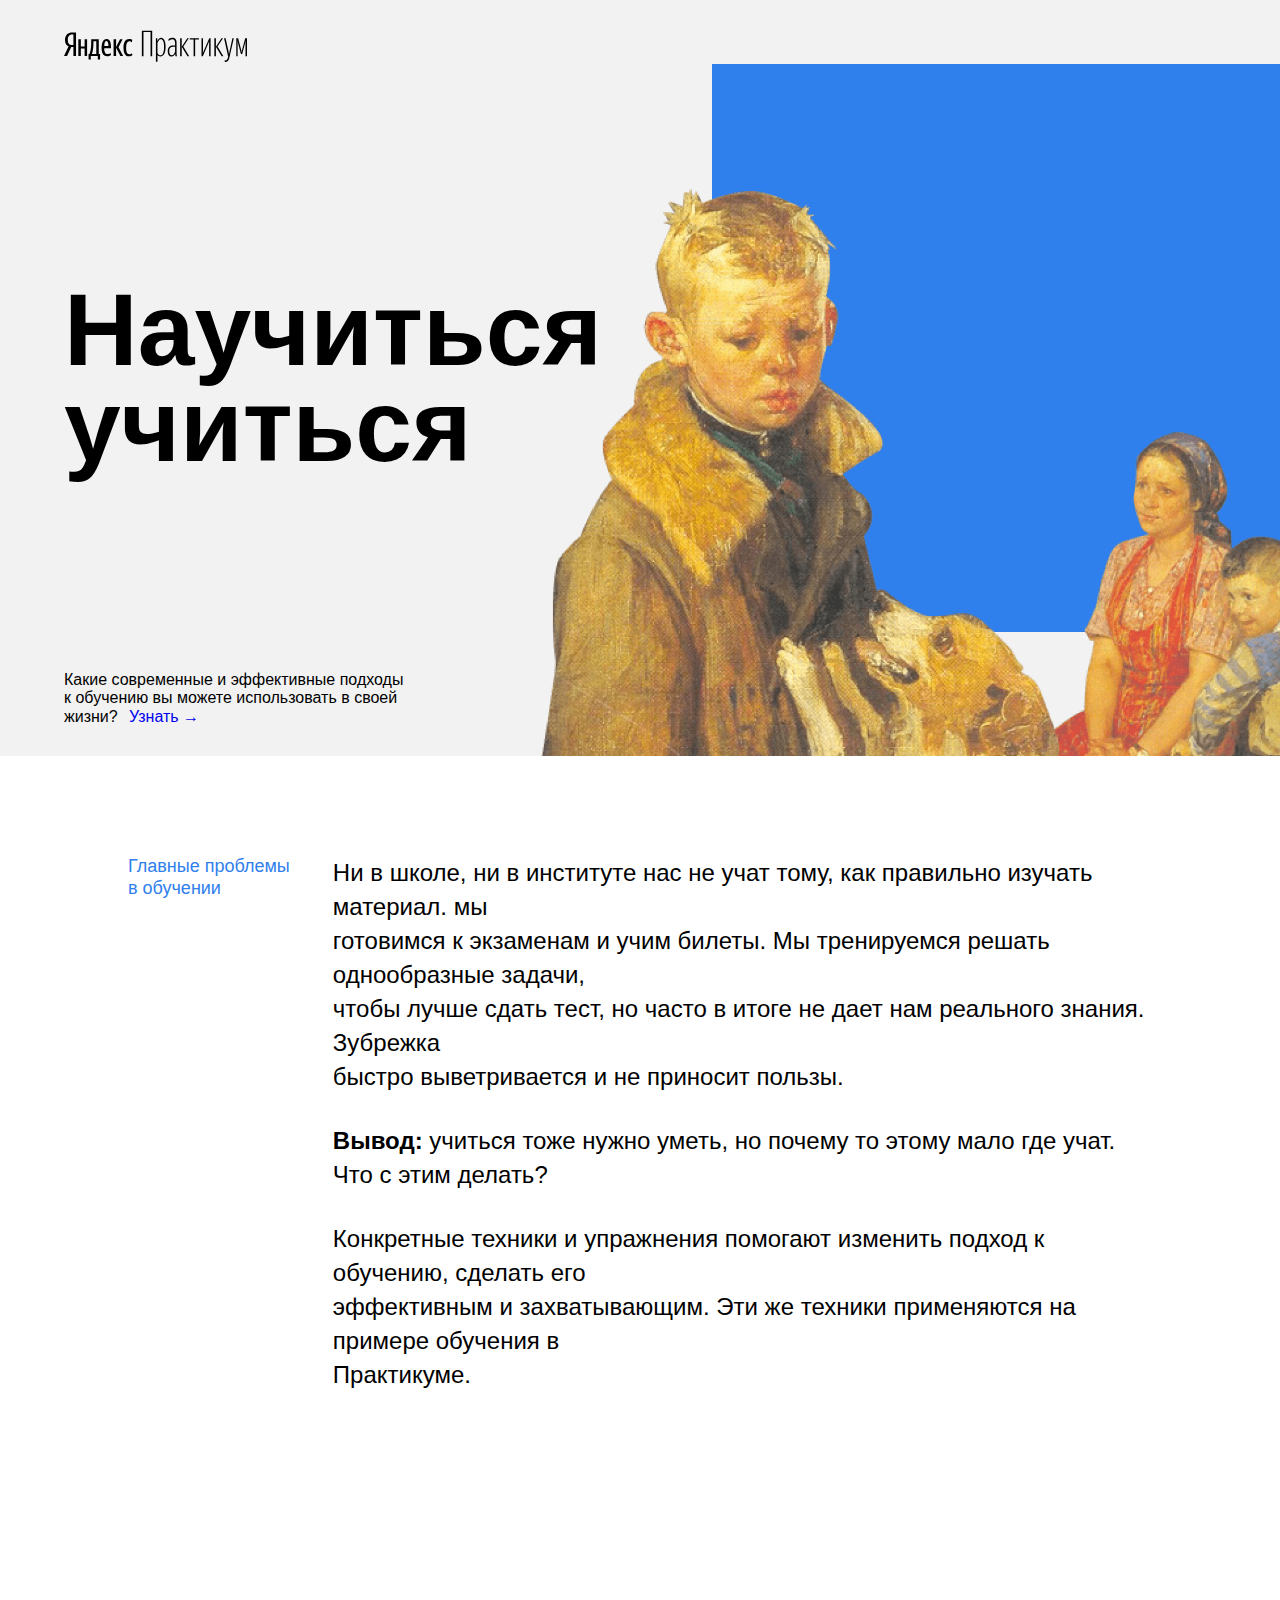
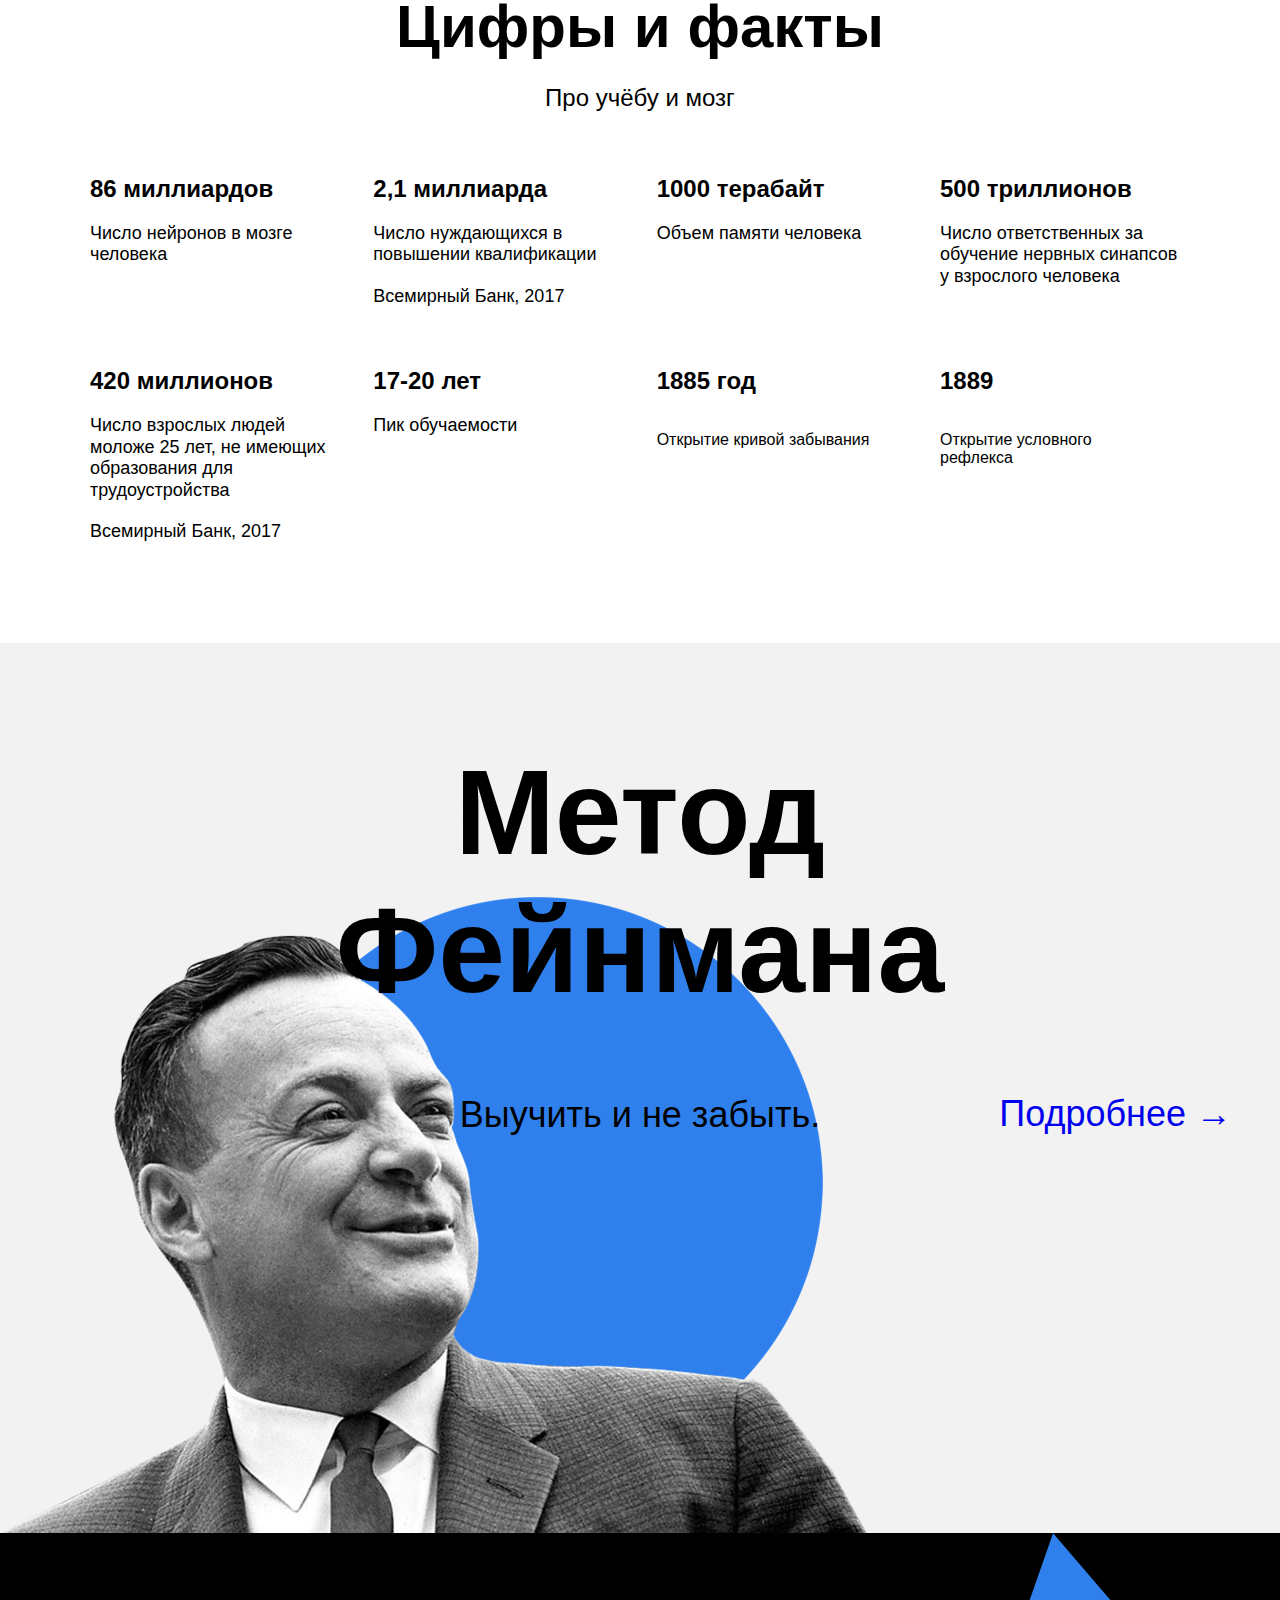
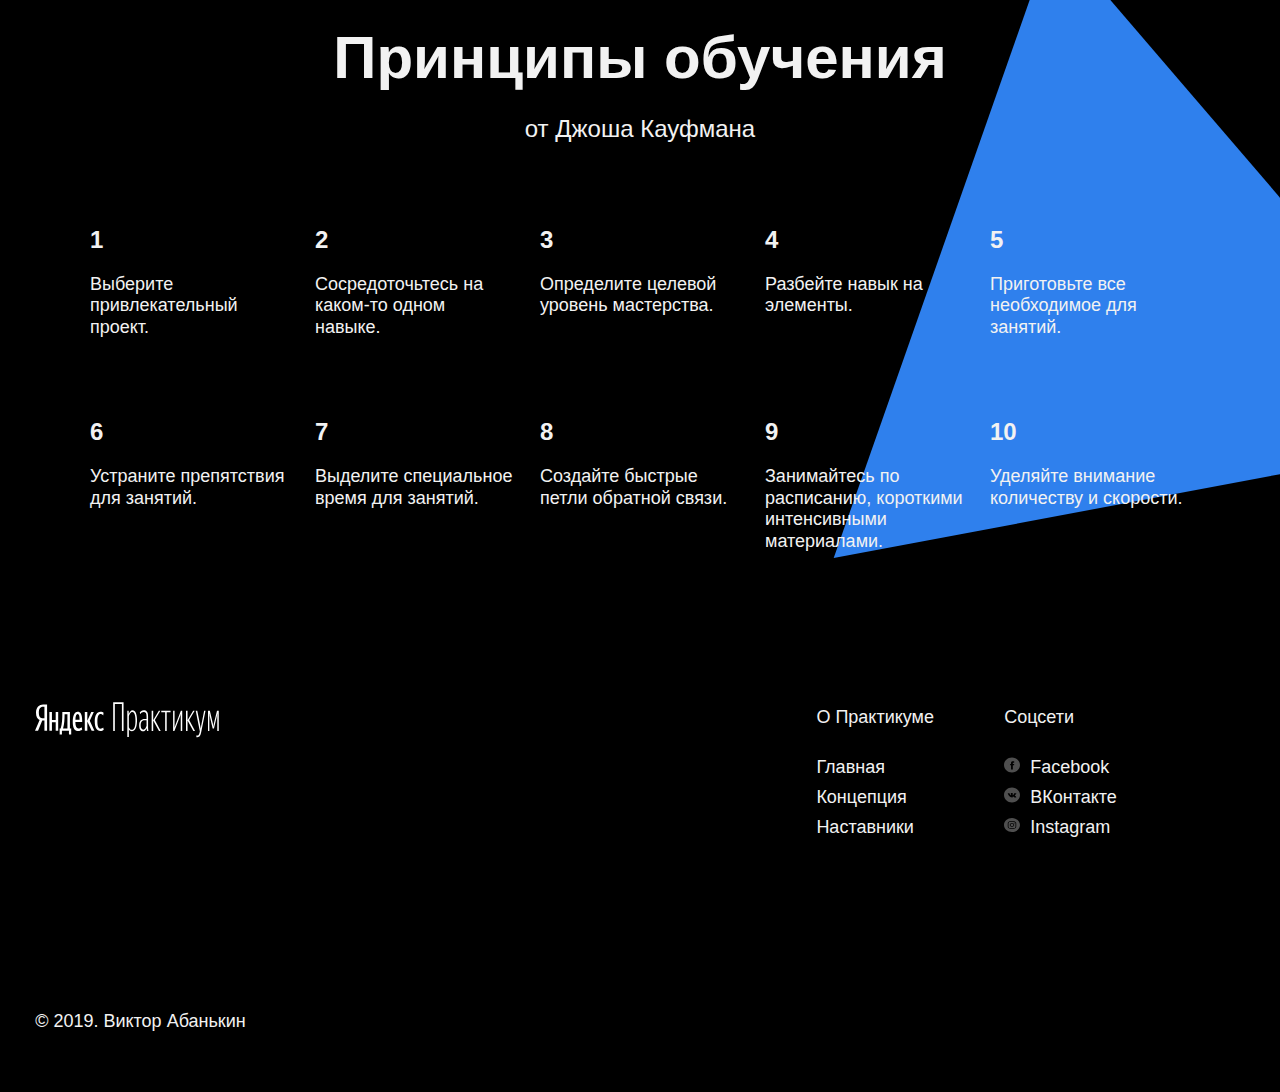
==== index.html @ e6e7908c "Feat: add block footer" ====
<!DOCTYPE html>
<html lang="en">
<head>
    <meta charset="UTF-8">
    <link rel="stylesheet" type="text/css" href="blocks/index.css"/>

    <title>Title</title>
</head>
<body>

<div class="page page_placement page_font-family">

    <header class="header header_placement header_style">
        <div class="logo logo_placement_header">
            <img src="images/logo.svg" alt="jopa">
        </div>
        <div class="header header__title header__title_placement header__title_font-settings">
            <div>Научиться<br>учиться</div>
        </div>
        <div class="header header__subtitle header__subtitle_placement header__subtitle_text">
            <div>Какие современные и эффективные подходы<br>
                к обучению вы можете использовать в своей<br>
                жизни? <a class="header header__link header__link_font-settings header__link_placement" href="#">Узнать
                    →</a></div>
        </div>
        <div class="header header__main-illustration header__main-illustration_placement header__main-illustration_style">
        </div>
        <div class="header header__square-pic header__square-pic_placement header__square-pic_style ">

        </div>
    </header>

    <main class="content">

        <section class="description description_placement">
            <div class="two-columns two-columns_placement">
                <div class="two-columns two-columns__brief two-columns__brief_placement">
                    <h5 class="two-columns two-columns__brief two-columns__brief_h-font-settings">Главные проблемы<br>в
                        обучении
                    </h5>
                </div>
                <div class="two-columns two-columns__main-text two-columns__main-text_placement">
                    <div class="two-columns two-columns__paragraph two-columns__paragraph_m-font-settings">
                        <p class="two-columns two-columns__paragraph two-columns__paragraph_margin">
                            Ни в школе, ни в институте нас не учат тому, как правильно изучать материал. мы <br>
                            готовимся к экзаменам и учим билеты. Мы тренируемся решать однообразные задачи, <br>
                            чтобы лучше сдать тест, но часто в итоге не дает нам реального знания. Зубрежка <br>
                            быстро выветривается и не приносит пользы.
                        </p>
                    </div>
                    <div class="two-columns two-columns__paragraph two-columns__paragraph_m-font-settings">
                        <p class="two-columns two-columns__paragraph two-columns__paragraph_margin">
                            <span class="two-columns two_columns__span-accent two_columns__span-accent_text_bold">Вывод:
                            </span>
                            учиться тоже нужно уметь, но почему то этому мало где учат. Что с этим делать?
                        </p>
                    </div>
                    <div class="two-columns two-columns__paragraph two-columns__paragraph_m-font-settings">
                        <p class="two-columns two-columns__paragraph two-columns__paragraph_margin">Конкретные техники и
                            упражнения помогают изменить подход к обучению, сделать его <br>
                            эффективным и захватывающим. Эти же техники применяются на примере обучения в <br>
                            Практикуме.
                        </p>
                    </div>
                </div>
            </div>
        </section>

        <section class="digits digits_placement">
            <div class="section-title section-title_placement">
                <h1 class="section-title section-title_headline-settings">
                    Цифры и факты
                </h1>
            </div>
            <div class="section-subtitle section-subtitle_placement">
                <h2 class="section-subtitle section-subtitle_headline-settings">
                    Про учёбу и мозг
                </h2>
            </div>
            <div class="table table_placement">
                <div class="table table__cell table__cell_size">
                    <div class="table table__heading table__heading_margin-bot">
                        <h3 class="table table__heading table__heading_headline-settings">86 миллиардов</h3>
                    </div>
                    <div class="table table__text table__text_inside-settings">
                        <p class="table table__cell table__cell_paragraph-settings">
                            Число нейронов в мозге<br>человека
                        </p>
                    </div>
                </div>
                <div class="table table__cell table__cell_size">
                    <div class="table table__heading table__heading_margin-bot">
                        <h3 class="table table__heading table__heading_headline-settings">2,1 миллиарда</h3>
                    </div>
                    <div class="table table__text table__text_inside-settings">
                        <p class="table table__cell table__cell_paragraph-settings">
                            Число нуждающихся в<br>повышении квалификации
                        </p>
                        <p class="table table__cell table__cell_paragraph-settings">
                            Всемирный Банк, 2017
                        </p>
                    </div>
                </div>
                <div class="table table__cell table__cell_size">
                    <div class="table table__heading table__heading_margin-bot">
                        <h3 class="table table__heading table__heading_headline-settings">1000 терабайт</h3>
                    </div>
                    <div class="table table__text table__text_inside-settings">
                        <p class="table table__cell table__cell_paragraph-settings">
                            Объем памяти человека
                        </p>
                    </div>
                </div>
                <div class="table table__cell table__cell_size">
                    <div class="table table__heading table__heading_margin-bot">
                        <h3 class="table table__heading table__heading_headline-settings">500 триллионов</h3>
                    </div>
                    <div class="table table__text table__text_inside-settings">
                        <p class="table table__cell table__cell_paragraph-settings">
                            Число ответственных за<br>обучение нервных синапсов<br>у взрослого человека
                        </p>
                    </div>
                </div>
                <div class="table table__cell table__cell_size">
                    <div class="table table__heading table__heading_margin-bot">
                        <h3 class="table table__heading table__heading_headline-settings">420 миллионов</h3>
                    </div>
                    <div class="table table__text table__text_inside-settings">
                        <p class="table table__cell table__cell_paragraph-settings">
                            Число взрослых людей<br>моложе 25 лет, не имеющих<br>образования для<br>трудоустройства<br>
                        </p>
                        <p class="table table__cell table__cell_paragraph-settings">
                            Всемирный Банк, 2017
                        </p>
                    </div>
                </div>
                <div class="table table__cell table__cell_size">
                    <div class="table table__heading table__heading_margin-bot">
                        <h3 class="table table__heading table__heading_headline-settings">17-20 лет</h3>
                    </div>
                    <div class="table table__text table__text_inside-settings">
                        <p class="table table__cell table__cell_paragraph-settings">
                            Пик обучаемости
                        </p>
                    </div>
                </div>
                <div class="table table__cell table__cell_size">
                    <div class="table table__heading table__heading_margin-bot">
                        <h3 class="table table__heading table__heading_headline-settings">1885 год</h3>
                    </div>
                    <div class="table table__text table__text_inside-settings">
                        <p class="table table__cell ">
                            Открытие кривой забывания
                        </p>
                    </div>
                </div>
                <div class="table table__cell table__cell_size">
                    <div class="table table__heading table__heading_margin-bot">
                        <h3 class="table table__heading table__heading_headline-settings">1889</h3>
                    </div>
                    <div class="table table__text table__text_inside-settings">
                        <p class="table table__cell ">
                            Открытие условного<br>рефлекса
                        </p>
                    </div>
                </div>
            </div>
        </section>

        <section class="feynman feynman_placement feynman_background_color feynman_background_image">
            <div class="feynman feynman__title feynman__title_placement">
                <h1 class="feynman feynman__title feynman__title_font-settings">Метод Фейнмана</h1>
            </div>
            <div class="feynman feynman__subtitle feynman__subtitle_placement">
                <h2 class="feynman feynman__subtitle feynman__subtitle_font-settings">Выучить и не забыть.</h2>
            </div>
            <div class="feynman feynman__link feynman__link_placement">
                <a class="feynman feynman__link feynman__link_font-settings" href="#">Подробнее →</a>
            </div>
        </section>

        <section class="kaufman kaufman_placement kaufman_style">
            <div class="section-title section-title_placement section-title_placement_theme_dark">
                <h1 class="section-title section-title_headline-settings section-title_headline-settings_theme_dark">
                    Принципы обучения</h1>
            </div>
            <div class="section-subtitle section-subtitle_placement">
                <h2 class="section-subtitle section-subtitle_headline-settings section-subtitle_headline-settings_theme_dark">
                    от Джоша Кауфмана</h2>
            </div>
            <div class="table table_placement_theme_dark">
                <div class="table table__cell table__cell_size_theme_dark">
                    <div class="table table__heading table__heading_margin-bot">
                        <h3 class="table table__heading table__heading_headline-settings table__heading_headline-settings_theme_dark">
                            1</h3>
                    </div>
                    <div class="table table__text table__text_inside-settings">
                        <p class="table table__cell table__cell_paragraph-settings table__cell_paragraph-settings_theme_dark">
                            Выберите<br>привлекательный<br>проект.
                        </p>
                    </div>
                </div>
                <div class="table table__cell table__cell_size_theme_dark">
                    <div class="table table__heading table__heading_margin-bot">
                        <h3 class="table table__heading table__heading_headline-settings table__heading_headline-settings_theme_dark">
                            2</h3>
                    </div>
                    <div class="table table__text table__text_inside-settings">
                        <p class="table table__cell table__cell_paragraph-settings table__cell_paragraph-settings_theme_dark">
                            Сосредоточьтесь на<br>каком-то одном<br>навыке.
                        </p>
                    </div>
                </div>
                <div class="table table__cell table__cell_size_theme_dark">
                    <div class="table table__heading table__heading_margin-bot">
                        <h3 class="table table__heading table__heading_headline-settings table__heading_headline-settings_theme_dark">
                            3</h3>
                    </div>
                    <div class="table table__text table__text_inside-settings">
                        <p class="table table__cell table__cell_paragraph-settings table__cell_paragraph-settings_theme_dark">
                            Определите целевой<br>уровень мастерства.
                        </p>
                    </div>
                </div>
                <div class="table table__cell table__cell_size_theme_dark">
                    <div class="table table__heading table__heading_margin-bot">
                        <h3 class="table table__heading table__heading_headline-settings table__heading_headline-settings_theme_dark">
                            4</h3>
                    </div>
                    <div class="table table__text table__text_inside-settings">
                        <p class="table table__cell table__cell_paragraph-settings table__cell_paragraph-settings_theme_dark">
                            Разбейте навык на<br>элементы.
                        </p>
                    </div>
                </div>
                <div class="table table__cell table__cell_size_theme_dark">
                    <div class="table table__heading table__heading_margin-bot">
                        <h3 class="table table__heading table__heading_headline-settings table__heading_headline-settings_theme_dark">
                            5</h3>
                    </div>
                    <div class="table table__text table__text_inside-settings">
                        <p class="table table__cell table__cell_paragraph-settings table__cell_paragraph-settings_theme_dark">
                            Приготовьте все<br>необходимое для<br>занятий.
                        </p>
                    </div>
                </div>
                <div class="table table__cell table__cell_size_theme_dark">
                    <div class="table table__heading table__heading_margin-bot">
                        <h3 class="table table__heading table__heading_headline-settings table__heading_headline-settings_theme_dark">
                            6</h3>
                    </div>
                    <div class="table table__text table__text_inside-settings">
                        <p class="table table__cell table__cell_paragraph-settings table__cell_paragraph-settings_theme_dark">
                            Устраните препятствия<br>для занятий.
                        </p>
                    </div>
                </div>
                <div class="table table__cell table__cell_size_theme_dark">
                    <div class="table table__heading table__heading_margin-bot">
                        <h3 class="table table__heading table__heading_headline-settings table__heading_headline-settings_theme_dark">
                            7</h3>
                    </div>
                    <div class="table table__text table__text_inside-settings">
                        <p class="table table__cell table__cell_paragraph-settings table__cell_paragraph-settings_theme_dark">
                            Выделите специальное<br>время для занятий.
                        </p>
                    </div>
                </div>
                <div class="table table__cell table__cell_size_theme_dark">
                    <div class="table table__heading table__heading_margin-bot">
                        <h3 class="table table__heading table__heading_headline-settings table__heading_headline-settings_theme_dark">
                            8</h3>
                    </div>
                    <div class="table table__text table__text_inside-settings">
                        <p class="table table__cell table__cell_paragraph-settings table__cell_paragraph-settings_theme_dark">
                            Создайте быстрые<br>петли обратной связи.
                        </p>
                    </div>
                </div>
                <div class="table table__cell table__cell_size_theme_dark">
                    <div class="table table__heading table__heading_margin-bot">
                        <h3 class="table table__heading table__heading_headline-settings table__heading_headline-settings_theme_dark">
                            9</h3>
                    </div>
                    <div class="table table__text table__text_inside-settings">
                        <p class="table table__cell table__cell_paragraph-settings table__cell_paragraph-settings_theme_dark">
                            Занимайтесь по<br>расписанию, короткими<br>интенсивными<br>материалами.
                        </p>
                    </div>
                </div>
                <div class="table table__cell table__cell_size_theme_dark">
                    <div class="table table__heading table__heading_margin-bot">
                        <h3 class="table table__heading table__heading_headline-settings table__heading_headline-settings_theme_dark">
                            10</h3>
                    </div>
                    <div class="table table__text table__text_inside-settings">
                        <p class="table table__cell table__cell_paragraph-settings table__cell_paragraph-settings_theme_dark">
                            Уделяйте внимание<br>количеству и скорости.
                        </p>
                    </div>
                </div>

            </div>
            <div class="kaufman kaufman__triangle">
                <img class=" kaufman kaufman__triangle kaufman__triangle_background_image" src="images/triangle.svg"
                     alt="jopa">
            </div>
        </section>
    </main>

    <footer class="footer footer_placement footer_style">
        <div class="footer footer__columns footer__columns_placement">
            <div class="footer footer__column_content_copyright">
                <div class="logo logo_placement_footer">
                    <img src="images/logo_white.svg" alt="jopa">
                </div>
                <div class="footer footer__author footer__author_placement footer__author_font-settings">
                    &copy 2019. Виктор Абанькин
                </div>
            </div>
            <div class="footer footer__column_content_info">
                <div class="footer footer__column-heading footer__column-heading_placement footer__column-heading_font-settings">
                    О Практикуме
                </div>
                <nav class="footer footer__column-links footer__column-links_placement">
                    <a href="#" class="footer footer__column-link footer__column-link_font-settings">Главная</a>
                    <a href="#" class="footer footer__column-link footer__column-link_font-settings">Концепция</a>
                    <a href="#" class="footer footer__column-link footer__column-link_font-settings">Наставники</a>
                </nav>
            </div>
            <div class="footer footer__column_content_social">
                <div class="footer footer__column-heading footer__column-heading_placement footer__column-heading_font-settings">
                    Соцсети
                </div>
                <nav class="footer footer__column-links footer__column-links_placement">
                    <a href="#" class="footer footer__column-link footer__column-link_font-settings">
                        <img class="footer__column-link footer__column-link_logo-size" src="images/facebook_white.svg"
                             alt="jopa">Facebook
                    </a>
                    <a href="#" class="footer footer__column-link footer__column-link_font-settings">
                        <img class="footer__column-link footer__column-link_logo-size" src="images/vk_white.svg"
                             alt="jopa">ВКонтакте
                    </a>
                    <a href="#" class="footer footer__column-link footer__column-link_font-settings">
                        <img class="footer__column-link footer__column-link_logo-size" src="images/instagram_white.svg"
                             alt="jopa">Instagram
                    </a>
                </nav>
            </div>
        </div>
    </footer>

</div>

</body>
</html>
---- blocks/index.css ----
@import url("normalize.css");
@import "page/_placement/page_placement.css";
@import "page/_font/page_font_arial.css";

@import "header/_placement/header_placement.css";
@import "header/_style/header_style.css";
@import "logo/_placement/_placement_header/logo_placement_header.css";
@import "header/__title/_placement/header__title_placement.css";
@import "header/__title/_font-settings/header__title_font-settings.css";
@import "header/__subtitle/_placement/header__subtitle_placement.css";
@import "header/__subtitle/_font-settings/header__subtitle_font-settings.css";
@import "header/__link/_placement/header__link_placement.css";
@import "header/__link/_font-settings/header__link_font-settings.css";
@import "header/__main-illustration/_placement/header__main-illustration_placement.css";
@import "header/__main-illustration/_style/header__main-illustration_style.css";
@import "header/__square-pic/_placement/header__square-pic_placement.css";
@import "header/__square-pic/_style/header__square-pic_style.css";

@import "description/_placement/description_placement.css";
@import "description/two-columns/_placement/_placement.css";
@import "description/two-columns/__brief/_h-font-settings/two-columns__brief_h-font-settings.css";
@import "description/two-columns/__brief/_placement/two-columns__brief_placement.css";
@import "description/two-columns/__main-text/_m-font-settings/two-columns__paragraph_m-font-settings.css";
@import "description/two-columns/__main-text/_placement/two-columns__main-text_placement.css";
@import "description/two-columns/__paragraph/two-columns__paragraph_margin.css";
@import "description/two-columns/__span-accent/text_bold/two_columns__span-accent_text_bold.css";

@import "digits/_placement/digits_placement.css";
@import "section-title/_placement/section-title_placement.css";
@import "section-title/_headline-settings/section-title_headline-settings.css";
@import "section-subtitle/_headline-settings/section-subtitle_headline-settings.css";
@import "section-subtitle/_placement/section-subtitle_placement.css";
@import "table/_placement/table_placement.css";
@import "table/__cell/_size/table__cell-size.css";
@import "table/__heading/_margin-bot/table__heading_margin-bot.css";
@import "table/__cell/_paragraph_settings/table__cell_paragraph-settings.css";
@import "table/__heading/_headline-settings/table__cell_headline-settings.css";
@import "table/__text/_inside-settings/table__text_inside-settings.css";

@import "feynman/_placement/feynman_placement.css";
@import "feynman/_background_color/feynman_background_color.css";
@import "feynman/_background_image/feynman_background_image.css";
@import "feynman/__title/_placement/feynman__title_placement.css";
@import "feynman/__title/_font-settings/feynman__title_font-settings.css";
@import "feynman/__subtitle/_placement/feynman__subtitle_placement.css";
@import "feynman/__subtitle/_font-settings/feynman__subtitle_font-settings.css";
@import "feynman/__link/_placement/feynman__link_placement.css";
@import "feynman/__link/_font-settings/feynman__link_font-settings.css";

@import "kaufman/kaufman_style/kaufman_style.css";
@import "kaufman/_placement/kaufman_placement.css";
@import "table/__cell/_paragraph_settings/table__cell_paragraph-settings_theme_dark.css";
@import "table/__heading/_headline-settings/table__heading_headline-settings_theme_dark.css";
@import "section-title/_headline-settings/section-title_headline-settings_theme_dark.css";
@import "section-subtitle/_headline-settings/section-subtitle_headline-settings_theme_dark.css";
@import "table/__cell/_paragraph_settings/table__cell_paragraph-settings_theme_dark.css";
@import "table/__cell/_size/table__cell_size_theme_dark.css";
@import "table/_placement/table_placement_theme_dark.css";
@import "section-title/_placement/section-title_placement_theme_dark.css";
@import "kaufman/__triangle/kaufman__triangle_background_image.css";

@import "footer/_placement/footer_placement.css";
@import "footer/_style/footer_style.css";
@import "logo/_placement/_placement_footer/logo_placement_footer.css";
@import "footer/__columns/_placement/footer__columns_placement.css";
@import "footer/__author/_plzcement/footer__author_placement.css";
@import "footer/__column/_content/_content_copyright/footer__column_content_copyright.css";
@import "footer/__column-link/_font-settings/footer__column-link_font-settings.css";
@import "footer/__column-heading/_placement/footer__column-heading_placement.css";
@import "footer/__column-link/_logo-size/footer__column-link_logo-size.css";
@import "footer/__column-links/_placement/footer__column-links_placement.css";
@import "footer/__column-link/_font-settings/footer__column-link_font-settings.css";
@import "footer/__column-heading/_font-settings/footer__column-heading_font-settings.css";
@import "footer/__author/_font-settings/footer__author_font-settings.css";
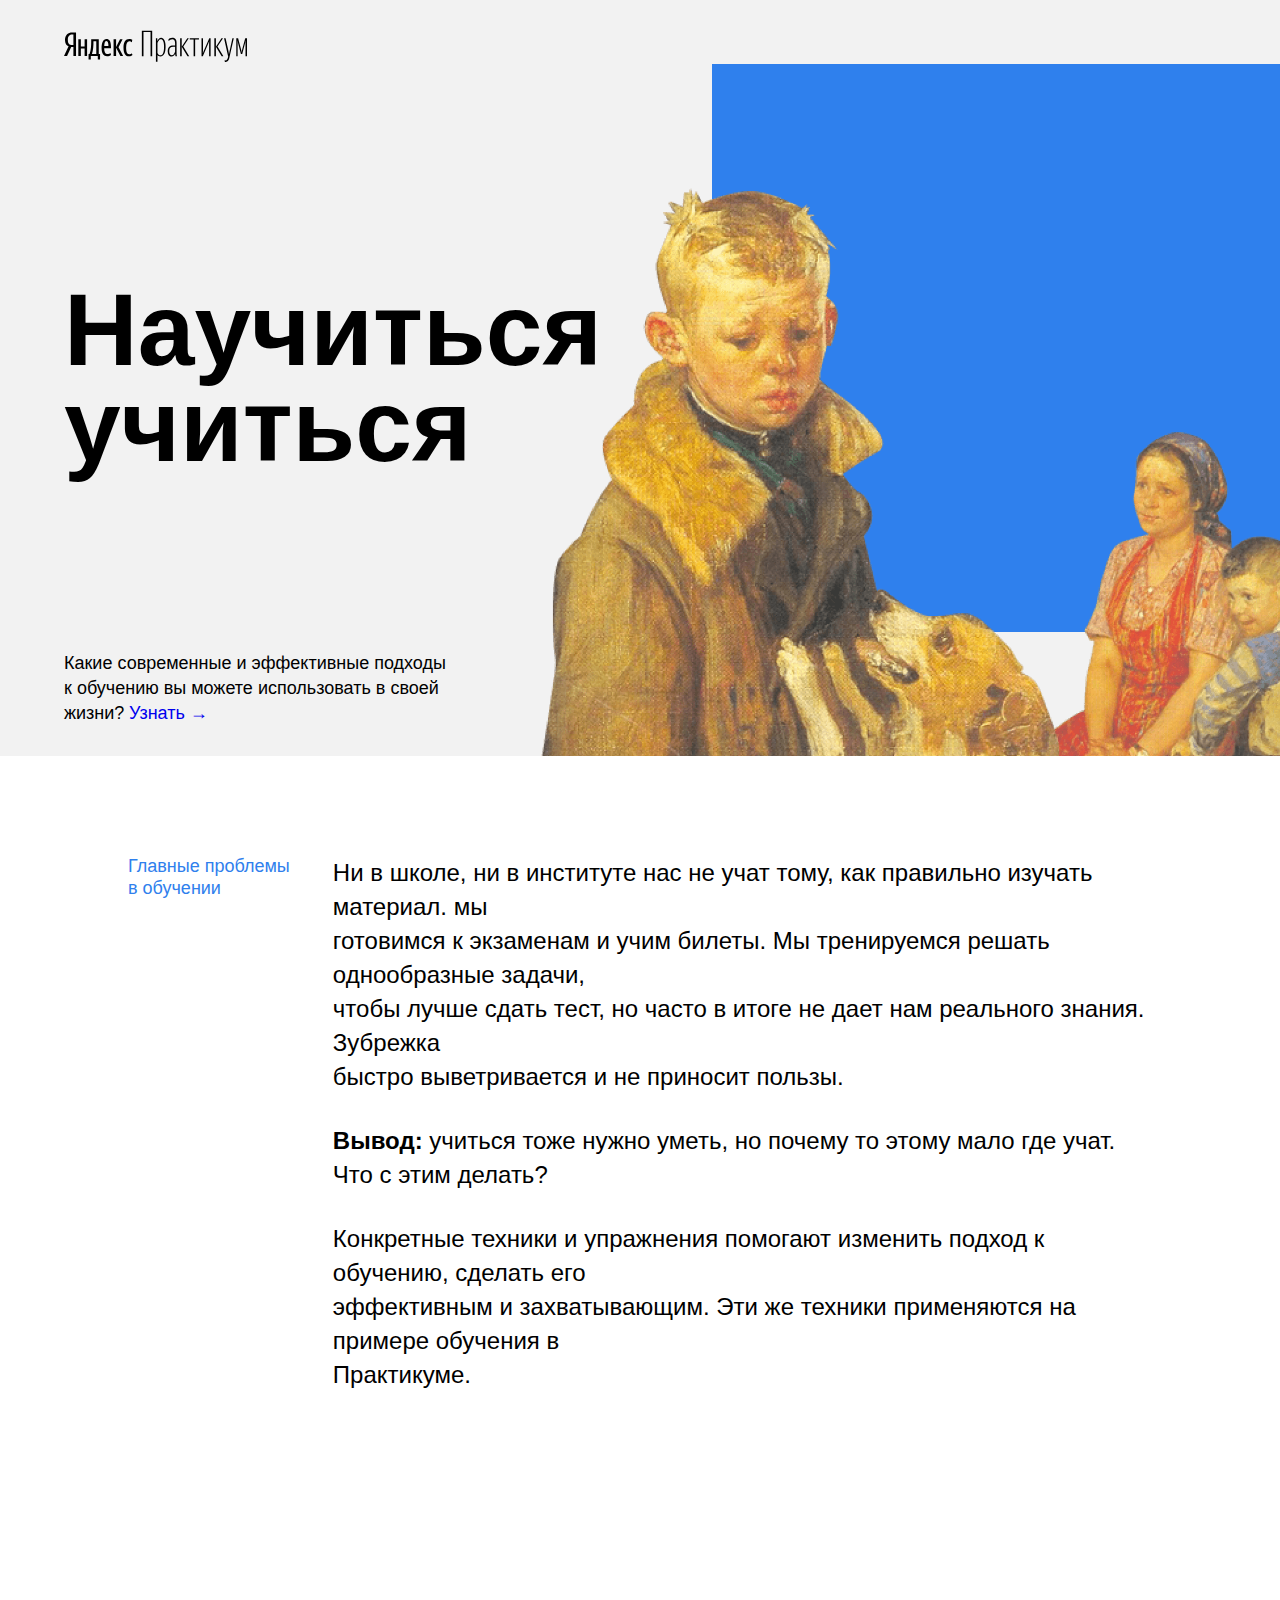
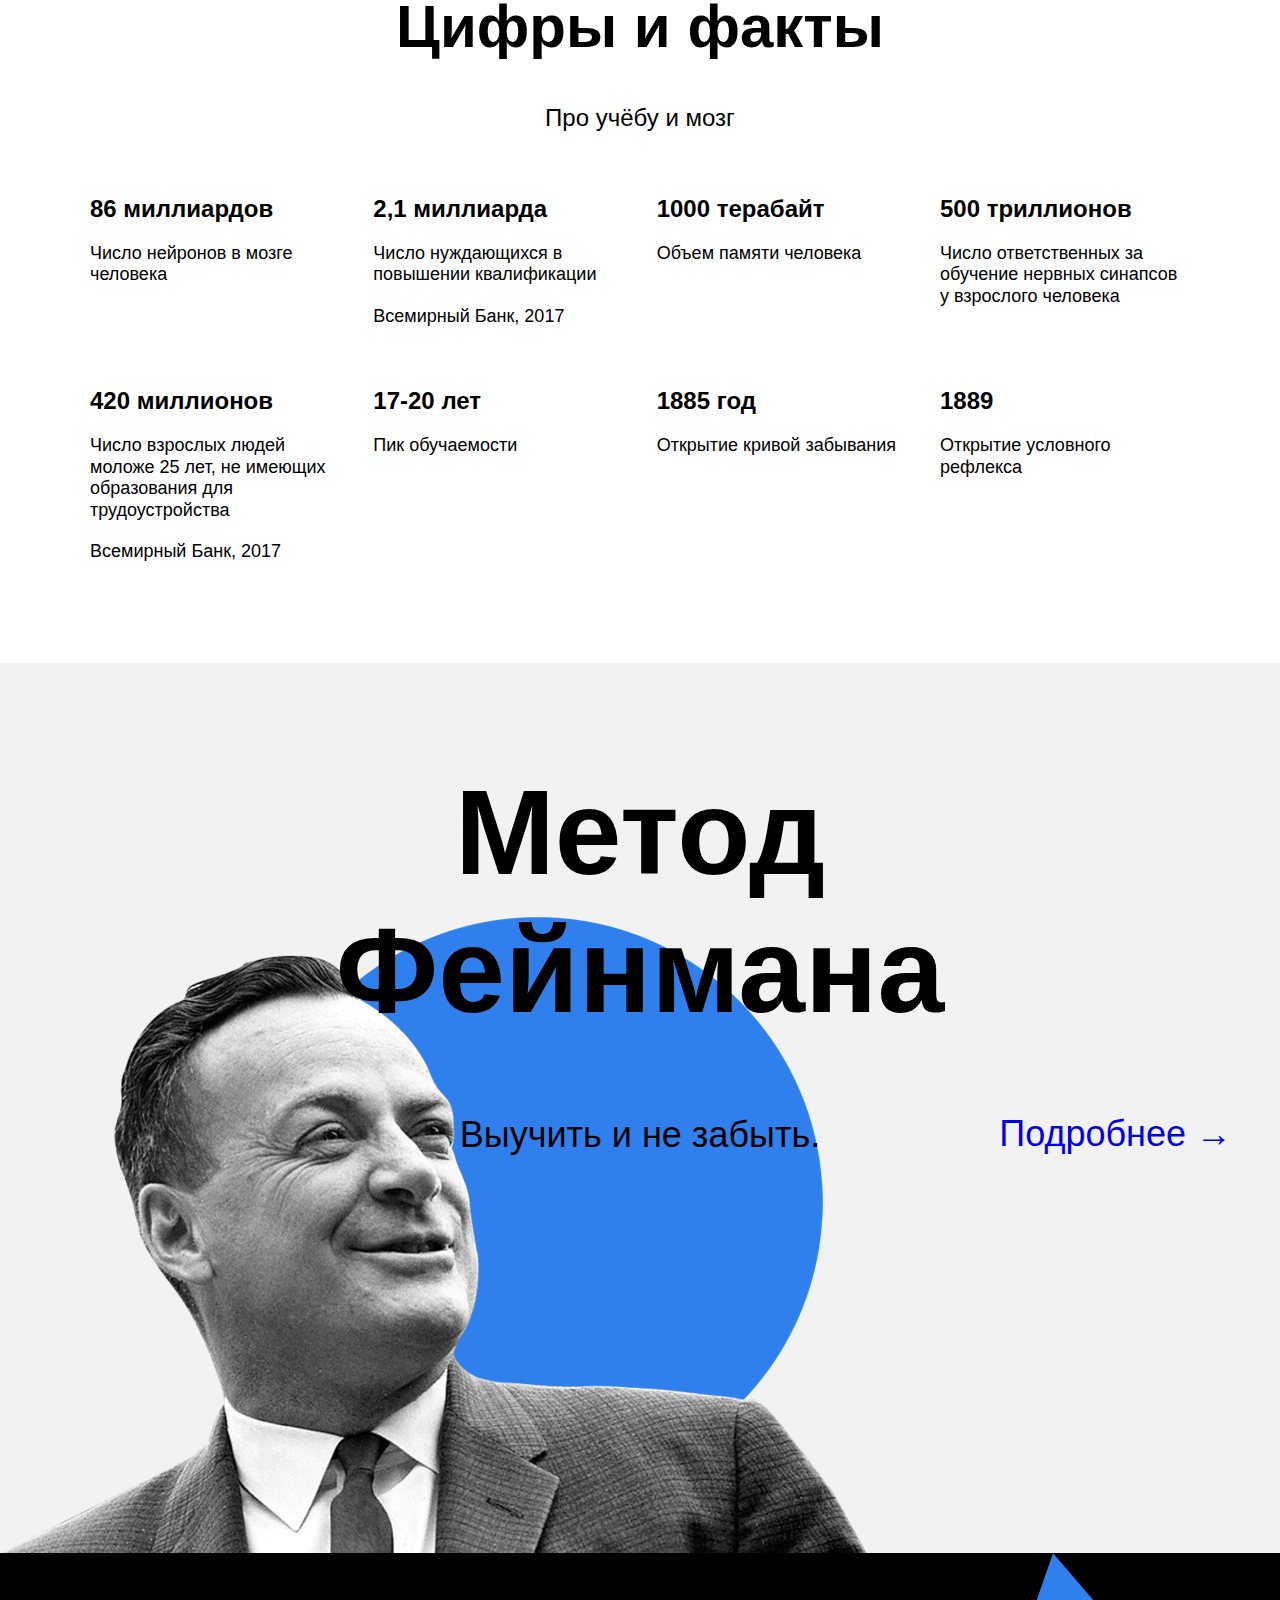
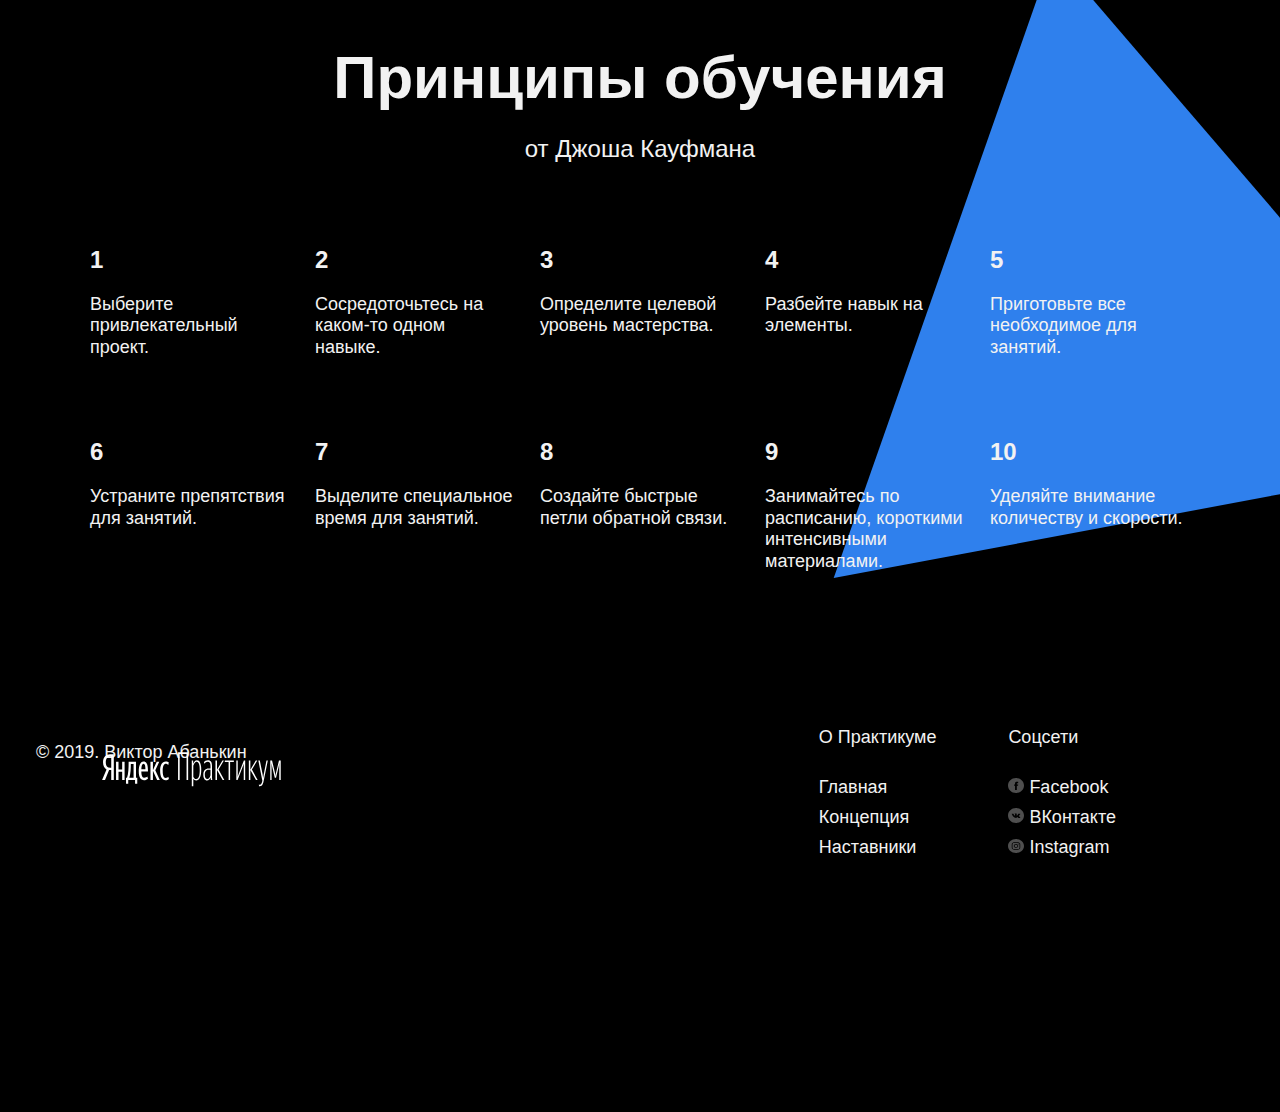
==== commit d468915a: "Fix: total refactoring done" ====
--- a/index.html
+++ b/index.html
@@ -2,164 +2,132 @@
 <html lang="en">
 <head>
     <meta charset="UTF-8">
-    <link rel="stylesheet" type="text/css" href="blocks/index.css"/>
+    <link rel="stylesheet" type="text/css" href="index.css"/>
 
     <title>Title</title>
 </head>
 <body>
 
-<div class="page page_placement page_font-family">
-
-    <header class="header header_placement header_style">
-        <div class="logo logo_placement_header">
-            <img src="images/logo.svg" alt="jopa">
-        </div>
-        <div class="header header__title header__title_placement header__title_font-settings">
-            <div>Научиться<br>учиться</div>
-        </div>
-        <div class="header header__subtitle header__subtitle_placement header__subtitle_text">
-            <div>Какие современные и эффективные подходы<br>
-                к обучению вы можете использовать в своей<br>
-                жизни? <a class="header header__link header__link_font-settings header__link_placement" href="#">Узнать
-                    →</a></div>
-        </div>
-        <div class="header header__main-illustration header__main-illustration_placement header__main-illustration_style">
-        </div>
-        <div class="header header__square-pic header__square-pic_placement header__square-pic_style ">
+<div class="page">
+
+    <header class="header">
+        <img class="logo logo_place_header" src="images/logo.svg" alt="jopa">
+        <div class="header__title">
+            Научиться<br>учиться
+        </div>
+        <div class="header__subtitle">
+            Какие современные и эффективные подходы<br>
+            к обучению вы можете использовать в своей<br>
+            жизни? <a class="header__link" href="#">Узнать &rarr;</a>
+        </div>
+        <div class="header__main-illustration">
+        </div>
+        <div class="header__square-pic">
 
         </div>
     </header>
 
     <main class="content">
 
-        <section class="description description_placement">
-            <div class="two-columns two-columns_placement">
-                <div class="two-columns two-columns__brief two-columns__brief_placement">
-                    <h5 class="two-columns two-columns__brief two-columns__brief_h-font-settings">Главные проблемы<br>в
-                        обучении
-                    </h5>
-                </div>
-                <div class="two-columns two-columns__main-text two-columns__main-text_placement">
-                    <div class="two-columns two-columns__paragraph two-columns__paragraph_m-font-settings">
-                        <p class="two-columns two-columns__paragraph two-columns__paragraph_margin">
-                            Ни в школе, ни в институте нас не учат тому, как правильно изучать материал. мы <br>
-                            готовимся к экзаменам и учим билеты. Мы тренируемся решать однообразные задачи, <br>
-                            чтобы лучше сдать тест, но часто в итоге не дает нам реального знания. Зубрежка <br>
-                            быстро выветривается и не приносит пользы.
-                        </p>
-                    </div>
-                    <div class="two-columns two-columns__paragraph two-columns__paragraph_m-font-settings">
-                        <p class="two-columns two-columns__paragraph two-columns__paragraph_margin">
-                            <span class="two-columns two_columns__span-accent two_columns__span-accent_text_bold">Вывод:
+        <section class="description">
+            <div class="two-columns">
+                <h5 class="two-columns__brief">Главные проблемы<br>
+                    в обучении
+                </h5>
+                <div class="two-columns__main-text">
+                    <p class="two-columns__paragraph">
+                        Ни в школе, ни в институте нас не учат тому, как правильно изучать материал. мы <br>
+                        готовимся к экзаменам и учим билеты. Мы тренируемся решать однообразные задачи, <br>
+                        чтобы лучше сдать тест, но часто в итоге не дает нам реального знания. Зубрежка <br>
+                        быстро выветривается и не приносит пользы.
+                    </p>
+                    <p class="two-columns__paragraph">
+                            <span class="two_columns__span-accent">Вывод:
                             </span>
-                            учиться тоже нужно уметь, но почему то этому мало где учат. Что с этим делать?
-                        </p>
-                    </div>
-                    <div class="two-columns two-columns__paragraph two-columns__paragraph_m-font-settings">
-                        <p class="two-columns two-columns__paragraph two-columns__paragraph_margin">Конкретные техники и
-                            упражнения помогают изменить подход к обучению, сделать его <br>
-                            эффективным и захватывающим. Эти же техники применяются на примере обучения в <br>
-                            Практикуме.
-                        </p>
-                    </div>
+                        учиться тоже нужно уметь, но почему то этому мало где учат. Что с этим делать?
+                    </p>
+                    <p class="two-columns__paragraph">Конкретные техники и
+                        упражнения помогают изменить подход к обучению, сделать его <br>
+                        эффективным и захватывающим. Эти же техники применяются на примере обучения в <br>
+                        Практикуме.
                 </div>
             </div>
         </section>
 
-        <section class="digits digits_placement">
-            <div class="section-title section-title_placement">
-                <h1 class="section-title section-title_headline-settings">
-                    Цифры и факты
-                </h1>
-            </div>
-            <div class="section-subtitle section-subtitle_placement">
-                <h2 class="section-subtitle section-subtitle_headline-settings">
-                    Про учёбу и мозг
-                </h2>
-            </div>
-            <div class="table table_placement">
-                <div class="table table__cell table__cell_size">
-                    <div class="table table__heading table__heading_margin-bot">
-                        <h3 class="table table__heading table__heading_headline-settings">86 миллиардов</h3>
-                    </div>
-                    <div class="table table__text table__text_inside-settings">
-                        <p class="table table__cell table__cell_paragraph-settings">
+        <section class="digits">
+            <h1 class="section-title">
+                Цифры и факты
+            </h1>
+            <h2 class="section-subtitle">
+                Про учёбу и мозг
+            </h2>
+            <div class="table">
+                <div class="table__cell table__cell_size">
+                    <h3 class="table__heading">86 миллиардов</h3>
+                    <div class="table__text">
+                        <p class="table__cell">
                             Число нейронов в мозге<br>человека
                         </p>
                     </div>
                 </div>
-                <div class="table table__cell table__cell_size">
-                    <div class="table table__heading table__heading_margin-bot">
-                        <h3 class="table table__heading table__heading_headline-settings">2,1 миллиарда</h3>
-                    </div>
-                    <div class="table table__text table__text_inside-settings">
-                        <p class="table table__cell table__cell_paragraph-settings">
+                <div class="table__cell">
+                    <h3 class="table__heading">2,1 миллиарда</h3>
+                    <div class="table__text">
+                        <p class="table__cell">
                             Число нуждающихся в<br>повышении квалификации
                         </p>
-                        <p class="table table__cell table__cell_paragraph-settings">
+                        <p class="table__cell">
                             Всемирный Банк, 2017
                         </p>
                     </div>
                 </div>
-                <div class="table table__cell table__cell_size">
-                    <div class="table table__heading table__heading_margin-bot">
-                        <h3 class="table table__heading table__heading_headline-settings">1000 терабайт</h3>
-                    </div>
-                    <div class="table table__text table__text_inside-settings">
-                        <p class="table table__cell table__cell_paragraph-settings">
+                <div class="table__cell">
+                    <h3 class="table__heading">1000 терабайт</h3>
+                    <div class="table__text">
+                        <p class="table__cell">
                             Объем памяти человека
                         </p>
                     </div>
                 </div>
-                <div class="table table__cell table__cell_size">
-                    <div class="table table__heading table__heading_margin-bot">
-                        <h3 class="table table__heading table__heading_headline-settings">500 триллионов</h3>
-                    </div>
-                    <div class="table table__text table__text_inside-settings">
-                        <p class="table table__cell table__cell_paragraph-settings">
+                <div class="table__cell table__cell_size">
+                    <h3 class="table__heading">500 триллионов</h3>
+                    <div class="table__text">
+                        <p class="table__cell">
                             Число ответственных за<br>обучение нервных синапсов<br>у взрослого человека
                         </p>
                     </div>
                 </div>
-                <div class="table table__cell table__cell_size">
-                    <div class="table table__heading table__heading_margin-bot">
-                        <h3 class="table table__heading table__heading_headline-settings">420 миллионов</h3>
-                    </div>
-                    <div class="table table__text table__text_inside-settings">
-                        <p class="table table__cell table__cell_paragraph-settings">
+                <div class="table__cell table__cell_size">
+                    <h3 class="table__heading">420 миллионов</h3>
+                    <div class="table__text">
+                        <p class="table__cell">
                             Число взрослых людей<br>моложе 25 лет, не имеющих<br>образования для<br>трудоустройства<br>
                         </p>
-                        <p class="table table__cell table__cell_paragraph-settings">
+                        <p class="table__cell">
                             Всемирный Банк, 2017
                         </p>
                     </div>
                 </div>
-                <div class="table table__cell table__cell_size">
-                    <div class="table table__heading table__heading_margin-bot">
-                        <h3 class="table table__heading table__heading_headline-settings">17-20 лет</h3>
-                    </div>
-                    <div class="table table__text table__text_inside-settings">
-                        <p class="table table__cell table__cell_paragraph-settings">
+                <div class="table__cell table__cell_size">
+                    <h3 class="table__heading">17-20 лет</h3>
+                    <div class="table__text">
+                        <p class="table__cell">
                             Пик обучаемости
                         </p>
                     </div>
                 </div>
-                <div class="table table__cell table__cell_size">
-                    <div class="table table__heading table__heading_margin-bot">
-                        <h3 class="table table__heading table__heading_headline-settings">1885 год</h3>
-                    </div>
-                    <div class="table table__text table__text_inside-settings">
-                        <p class="table table__cell ">
+                <div class="table__cell table__cell_size">
+                    <h3 class="table__heading">1885 год</h3>
+                    <div class="table__text">
+                        <p class="table__cell ">
                             Открытие кривой забывания
                         </p>
                     </div>
                 </div>
-                <div class="table table__cell table__cell_size">
-                    <div class="table table__heading table__heading_margin-bot">
-                        <h3 class="table table__heading table__heading_headline-settings">1889</h3>
-                    </div>
-                    <div class="table table__text table__text_inside-settings">
-                        <p class="table table__cell ">
+                <div class="table__cell table__cell_size">
+                    <h3 class="table__heading">1889</h3>
+                    <div class="table__text">
+                        <p class="table__cell ">
                             Открытие условного<br>рефлекса
                         </p>
                     </div>
@@ -167,183 +135,162 @@
             </div>
         </section>
 
-        <section class="feynman feynman_placement feynman_background_color feynman_background_image">
-            <div class="feynman feynman__title feynman__title_placement">
-                <h1 class="feynman feynman__title feynman__title_font-settings">Метод Фейнмана</h1>
-            </div>
-            <div class="feynman feynman__subtitle feynman__subtitle_placement">
-                <h2 class="feynman feynman__subtitle feynman__subtitle_font-settings">Выучить и не забыть.</h2>
-            </div>
-            <div class="feynman feynman__link feynman__link_placement">
-                <a class="feynman feynman__link feynman__link_font-settings" href="#">Подробнее →</a>
-            </div>
+        <section class="feynman">
+            <h1 class="feynman__title">Метод Фейнмана</h1>
+            <h2 class="feynman__subtitle">Выучить и не забыть.</h2>
+            <a class="feynman__link" href="#">Подробнее &rarr;</a>
         </section>
 
-        <section class="kaufman kaufman_placement kaufman_style">
-            <div class="section-title section-title_placement section-title_placement_theme_dark">
-                <h1 class="section-title section-title_headline-settings section-title_headline-settings_theme_dark">
-                    Принципы обучения</h1>
-            </div>
-            <div class="section-subtitle section-subtitle_placement">
-                <h2 class="section-subtitle section-subtitle_headline-settings section-subtitle_headline-settings_theme_dark">
-                    от Джоша Кауфмана</h2>
-            </div>
-            <div class="table table_placement_theme_dark">
-                <div class="table table__cell table__cell_size_theme_dark">
-                    <div class="table table__heading table__heading_margin-bot">
-                        <h3 class="table table__heading table__heading_headline-settings table__heading_headline-settings_theme_dark">
-                            1</h3>
-                    </div>
-                    <div class="table table__text table__text_inside-settings">
-                        <p class="table table__cell table__cell_paragraph-settings table__cell_paragraph-settings_theme_dark">
+        <section class="kaufman">
+            <h1 class="section-title section-title_theme_dark">
+                Принципы обучения</h1>
+            <h2 class="section-subtitle section-subtitle_theme_dark">
+                от Джоша Кауфмана</h2>
+            <div class="table table_theme_dark">
+                <div class="table__cell table__cell_theme_dark">
+                    <h3 class="table__heading table__heading_theme_dark">
+                        1
+                    </h3>
+                    <div class="table__text">
+                        <p class="table__cell table__cell_theme_dark">
                             Выберите<br>привлекательный<br>проект.
                         </p>
                     </div>
                 </div>
-                <div class="table table__cell table__cell_size_theme_dark">
-                    <div class="table table__heading table__heading_margin-bot">
-                        <h3 class="table table__heading table__heading_headline-settings table__heading_headline-settings_theme_dark">
-                            2</h3>
-                    </div>
-                    <div class="table table__text table__text_inside-settings">
-                        <p class="table table__cell table__cell_paragraph-settings table__cell_paragraph-settings_theme_dark">
+                <div class="table__cell table__cell_theme_dark">
+                    <h3 class="table__heading table__heading_theme_dark">
+                        2
+                    </h3>
+                    <div class="table__text">
+                        <p class="table__cell_theme_dark">
                             Сосредоточьтесь на<br>каком-то одном<br>навыке.
                         </p>
                     </div>
                 </div>
-                <div class="table table__cell table__cell_size_theme_dark">
-                    <div class="table table__heading table__heading_margin-bot">
-                        <h3 class="table table__heading table__heading_headline-settings table__heading_headline-settings_theme_dark">
-                            3</h3>
-                    </div>
-                    <div class="table table__text table__text_inside-settings">
-                        <p class="table table__cell table__cell_paragraph-settings table__cell_paragraph-settings_theme_dark">
+                <div class="table__cell table__cell_theme_dark">
+                    <h3 class="table__heading table__heading_theme_dark">
+                        3
+                    </h3>
+                    <div class="table__text">
+                        <p class="table__cell_theme_dark">
                             Определите целевой<br>уровень мастерства.
                         </p>
                     </div>
                 </div>
-                <div class="table table__cell table__cell_size_theme_dark">
-                    <div class="table table__heading table__heading_margin-bot">
-                        <h3 class="table table__heading table__heading_headline-settings table__heading_headline-settings_theme_dark">
-                            4</h3>
-                    </div>
-                    <div class="table table__text table__text_inside-settings">
-                        <p class="table table__cell table__cell_paragraph-settings table__cell_paragraph-settings_theme_dark">
+                <div class="table__cell table__cell_theme_dark">
+                    <h3 class="table__heading table__heading_theme_dark">
+                        4
+                    </h3>
+                    <div class="table__text">
+                        <p class="table__cell_theme_dark">
                             Разбейте навык на<br>элементы.
                         </p>
                     </div>
                 </div>
-                <div class="table table__cell table__cell_size_theme_dark">
-                    <div class="table table__heading table__heading_margin-bot">
-                        <h3 class="table table__heading table__heading_headline-settings table__heading_headline-settings_theme_dark">
-                            5</h3>
-                    </div>
-                    <div class="table table__text table__text_inside-settings">
-                        <p class="table table__cell table__cell_paragraph-settings table__cell_paragraph-settings_theme_dark">
+                <div class="table__cell table__cell_theme_dark">
+                    <h3 class="table__heading table__heading_theme_dark">
+                        5
+                    </h3>
+                    <div class="table__text">
+                        <p class="table__cell_theme_dark">
                             Приготовьте все<br>необходимое для<br>занятий.
                         </p>
                     </div>
                 </div>
-                <div class="table table__cell table__cell_size_theme_dark">
-                    <div class="table table__heading table__heading_margin-bot">
-                        <h3 class="table table__heading table__heading_headline-settings table__heading_headline-settings_theme_dark">
-                            6</h3>
-                    </div>
-                    <div class="table table__text table__text_inside-settings">
-                        <p class="table table__cell table__cell_paragraph-settings table__cell_paragraph-settings_theme_dark">
+                <div class="table__cell table__cell_theme_dark">
+                    <h3 class="table__heading table__heading_theme_dark">
+                        6
+                    </h3>
+                    <div class="table__text">
+                        <p class="table__cell_theme_dark">
                             Устраните препятствия<br>для занятий.
                         </p>
                     </div>
                 </div>
-                <div class="table table__cell table__cell_size_theme_dark">
-                    <div class="table table__heading table__heading_margin-bot">
-                        <h3 class="table table__heading table__heading_headline-settings table__heading_headline-settings_theme_dark">
-                            7</h3>
-                    </div>
-                    <div class="table table__text table__text_inside-settings">
-                        <p class="table table__cell table__cell_paragraph-settings table__cell_paragraph-settings_theme_dark">
+                <div class="table__cell table__cell_theme_dark">
+                    <h3 class="table__heading table__heading_theme_dark">
+                        7
+                    </h3>
+                    <div class="table__text">
+                        <p class="table__cell_theme_dark">
                             Выделите специальное<br>время для занятий.
                         </p>
                     </div>
                 </div>
-                <div class="table table__cell table__cell_size_theme_dark">
-                    <div class="table table__heading table__heading_margin-bot">
-                        <h3 class="table table__heading table__heading_headline-settings table__heading_headline-settings_theme_dark">
-                            8</h3>
-                    </div>
-                    <div class="table table__text table__text_inside-settings">
-                        <p class="table table__cell table__cell_paragraph-settings table__cell_paragraph-settings_theme_dark">
+                <div class="table__cell table__cell_theme_dark">
+                    <h3 class="table__heading table__heading_theme_dark">
+                        8
+                    </h3>
+                    <div class="table__text">
+                        <p class="table__cell_theme_dark">
                             Создайте быстрые<br>петли обратной связи.
                         </p>
                     </div>
                 </div>
-                <div class="table table__cell table__cell_size_theme_dark">
-                    <div class="table table__heading table__heading_margin-bot">
-                        <h3 class="table table__heading table__heading_headline-settings table__heading_headline-settings_theme_dark">
-                            9</h3>
-                    </div>
-                    <div class="table table__text table__text_inside-settings">
-                        <p class="table table__cell table__cell_paragraph-settings table__cell_paragraph-settings_theme_dark">
+                <div class="table__cell table__cell_theme_dark">
+                    <h3 class="table__heading table__heading_theme_dark">
+                        9
+                    </h3>
+                    <div class="table__text">
+                        <p class="table__cell_theme_dark">
                             Занимайтесь по<br>расписанию, короткими<br>интенсивными<br>материалами.
                         </p>
                     </div>
                 </div>
-                <div class="table table__cell table__cell_size_theme_dark">
-                    <div class="table table__heading table__heading_margin-bot">
-                        <h3 class="table table__heading table__heading_headline-settings table__heading_headline-settings_theme_dark">
-                            10</h3>
-                    </div>
-                    <div class="table table__text table__text_inside-settings">
-                        <p class="table table__cell table__cell_paragraph-settings table__cell_paragraph-settings_theme_dark">
+                <div class="table__cell table__cell_theme_dark">
+                    <h3 class="table__heading table__heading_theme_dark">
+                        10
+                    </h3>
+                    <div class="table__text">
+                        <p class="table__cell_theme_dark">
                             Уделяйте внимание<br>количеству и скорости.
                         </p>
                     </div>
                 </div>
 
             </div>
-            <div class="kaufman kaufman__triangle">
-                <img class=" kaufman kaufman__triangle kaufman__triangle_background_image" src="images/triangle.svg"
-                     alt="jopa">
-            </div>
+            <img class="kaufman__triangle" src="images/triangle.svg"
+                 alt="jopa">
         </section>
     </main>
 
-    <footer class="footer footer_placement footer_style">
-        <div class="footer footer__columns footer__columns_placement">
-            <div class="footer footer__column_content_copyright">
-                <div class="logo logo_placement_footer">
-                    <img src="images/logo_white.svg" alt="jopa">
-                </div>
-                <div class="footer footer__author footer__author_placement footer__author_font-settings">
+    <footer class="footer">
+        <div class="footer__columns">
+            <div class="footer__column_content_copyright">
+                <img class="logo logo_place_footer" src="images/logo_white.svg" alt="jopa">
+                <div class="footer__author">
                     &copy 2019. Виктор Абанькин
                 </div>
             </div>
-            <div class="footer footer__column_content_info">
-                <div class="footer footer__column-heading footer__column-heading_placement footer__column-heading_font-settings">
+            <div class="footer__column_content_info">
+                <div class="footer__column-heading">
                     О Практикуме
                 </div>
-                <nav class="footer footer__column-links footer__column-links_placement">
-                    <a href="#" class="footer footer__column-link footer__column-link_font-settings">Главная</a>
-                    <a href="#" class="footer footer__column-link footer__column-link_font-settings">Концепция</a>
-                    <a href="#" class="footer footer__column-link footer__column-link_font-settings">Наставники</a>
+                <nav class="footer__column-links">
+                    <a href="#" class="footer__column-link">Главная</a>
+                    <a href="#" class="footer__column-link">Концепция</a>
+                    <a href="#" class="footer__column-link">Наставники</a>
                 </nav>
             </div>
-            <div class="footer footer__column_content_social">
-                <div class="footer footer__column-heading footer__column-heading_placement footer__column-heading_font-settings">
+            <div class="footer__column_content_social">
+                <div class="footer__column-heading">
                     Соцсети
                 </div>
-                <nav class="footer footer__column-links footer__column-links_placement">
-                    <a href="#" class="footer footer__column-link footer__column-link_font-settings">
-                        <img class="footer__column-link footer__column-link_logo-size" src="images/facebook_white.svg"
-                             alt="jopa">Facebook
+                <nav class="footer__column-links">
+                    <a href="#" class="footer__column-link">
+                        <img class="footer__social-icon" src="images/facebook_white.svg"
+                             alt="jopa">
+                        Facebook
                     </a>
-                    <a href="#" class="footer footer__column-link footer__column-link_font-settings">
-                        <img class="footer__column-link footer__column-link_logo-size" src="images/vk_white.svg"
-                             alt="jopa">ВКонтакте
+                    <a href="#" class="footer__column-link">
+                        <img class="footer__social-icon" src="images/vk_white.svg"
+                             alt="jopa">
+                        ВКонтакте
                     </a>
-                    <a href="#" class="footer footer__column-link footer__column-link_font-settings">
-                        <img class="footer__column-link footer__column-link_logo-size" src="images/instagram_white.svg"
-                             alt="jopa">Instagram
+                    <a href="#" class="footer__column-link">
+                        <img class="footer__social-icon" src="images/instagram_white.svg"
+                             alt="jopa">
+                        Instagram
                     </a>
                 </nav>
             </div>
--- a/index.css
+++ b/index.css
@@ -0,0 +1,49 @@
+@import url("normalize.css");
+@import "blocks/page/page.css";
+
+@import "blocks/header/header.css";
+@import "blocks/logo/_place_header/logo_place_header.css";
+@import "blocks/logo/logo.css";
+@import "blocks/header/__title/header__title.css";
+@import "blocks/header/__subtitle/header__subtitle.css";
+@import "blocks/header/__link/header__link.css";
+@import "blocks/header/__main-illustration/header__main-illustration.css";
+@import "blocks/header/__square-pic/header__square-pic.css";
+
+@import "blocks/description/description.css";
+@import "blocks/two-columns/two_columns.css";
+@import "blocks/two-columns/__brief/two-columns__brief.css";
+@import "blocks/two-columns/__main-text/two-columns__main-text.css";
+@import "blocks/two-columns/__paragraph/two-columns__paragraph.css";
+@import "blocks/two-columns/__span-accent/two_columns__span-accent.css";
+
+@import "blocks/digits/digits.css";
+@import "blocks/section-title/section-title.css";
+@import "blocks/section-subtitle/section-subtitle.css";
+@import "blocks/table/table.css";
+@import "blocks/table/__cell/table__cell-size.css";
+@import "blocks/table/__heading/table__heading.css";
+@import "blocks/table/__text/table__text.css";
+
+@import "blocks/feynman/feynman.css";
+@import "blocks/feynman/__title/feynman__title.css";
+@import "blocks/feynman/__subtitle/feynman__subtitle.css";
+@import "blocks/feynman/__link/feynman__link.css";
+
+@import "blocks/kaufman/kaufman.css";
+@import "blocks/table/__heading/table__heading_theme_dark.css";
+@import "blocks/section-subtitle/section-subtitle_theme_dark.css";
+@import "blocks/table/__cell/table__cell_theme_dark.css";
+@import "blocks/table/table_theme_dark.css";
+@import "blocks/section-title/section-title_theme_dark.css";
+@import "blocks/kaufman/__triangle/kaufman__triangle.css";
+
+@import "blocks/footer/footer.css";
+@import "blocks/logo/_place_footer/logo_place_footer.css";
+@import "blocks/footer/__columns/footer__columns.css";
+@import "blocks/footer/__author/footer__author.css";
+@import "blocks/footer/__column/_content/_content_copyright/footer__column_content_copyright.css";
+@import "blocks/footer/__column-link/footer__column-link.css";
+@import "blocks/footer/__column-links/footer__column-links.css";
+@import "blocks/footer/__column-link/footer__column-link.css";
+@import "blocks/footer/__column-heading/footer__column-heading.css";
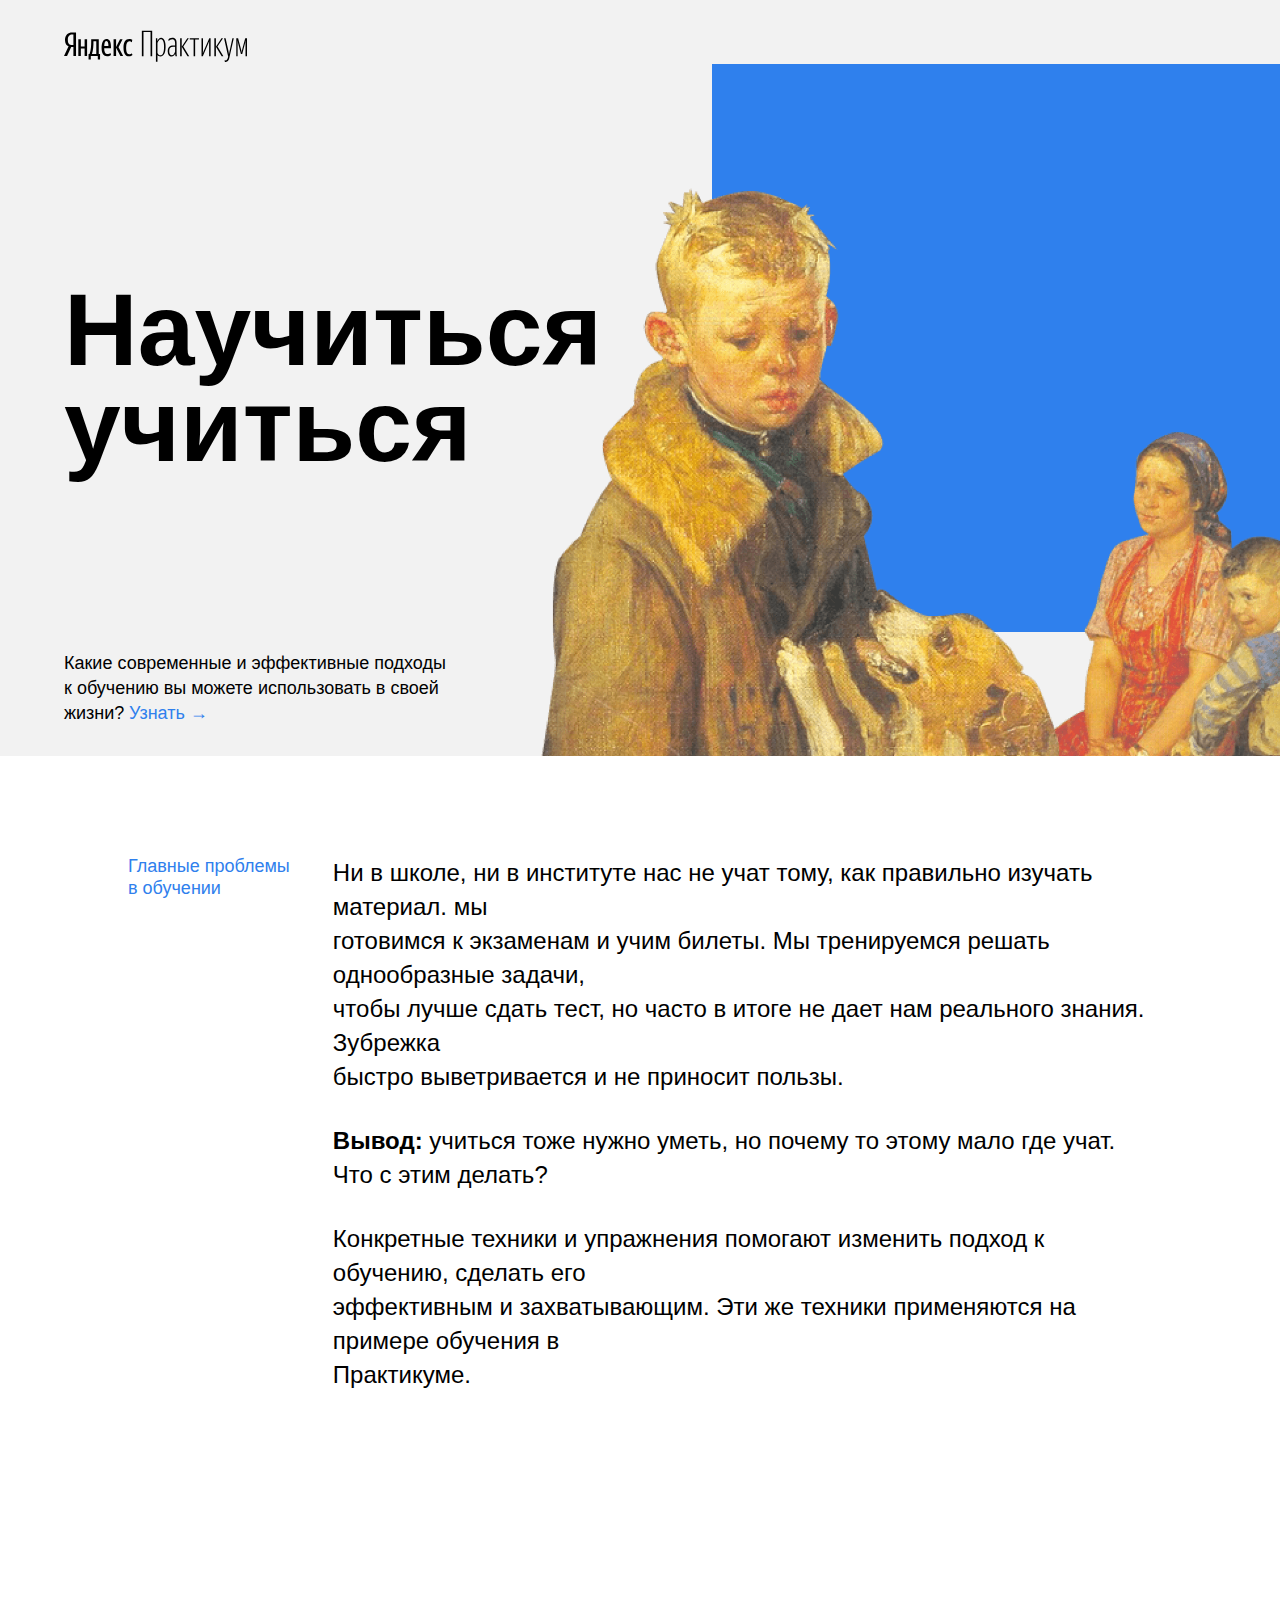
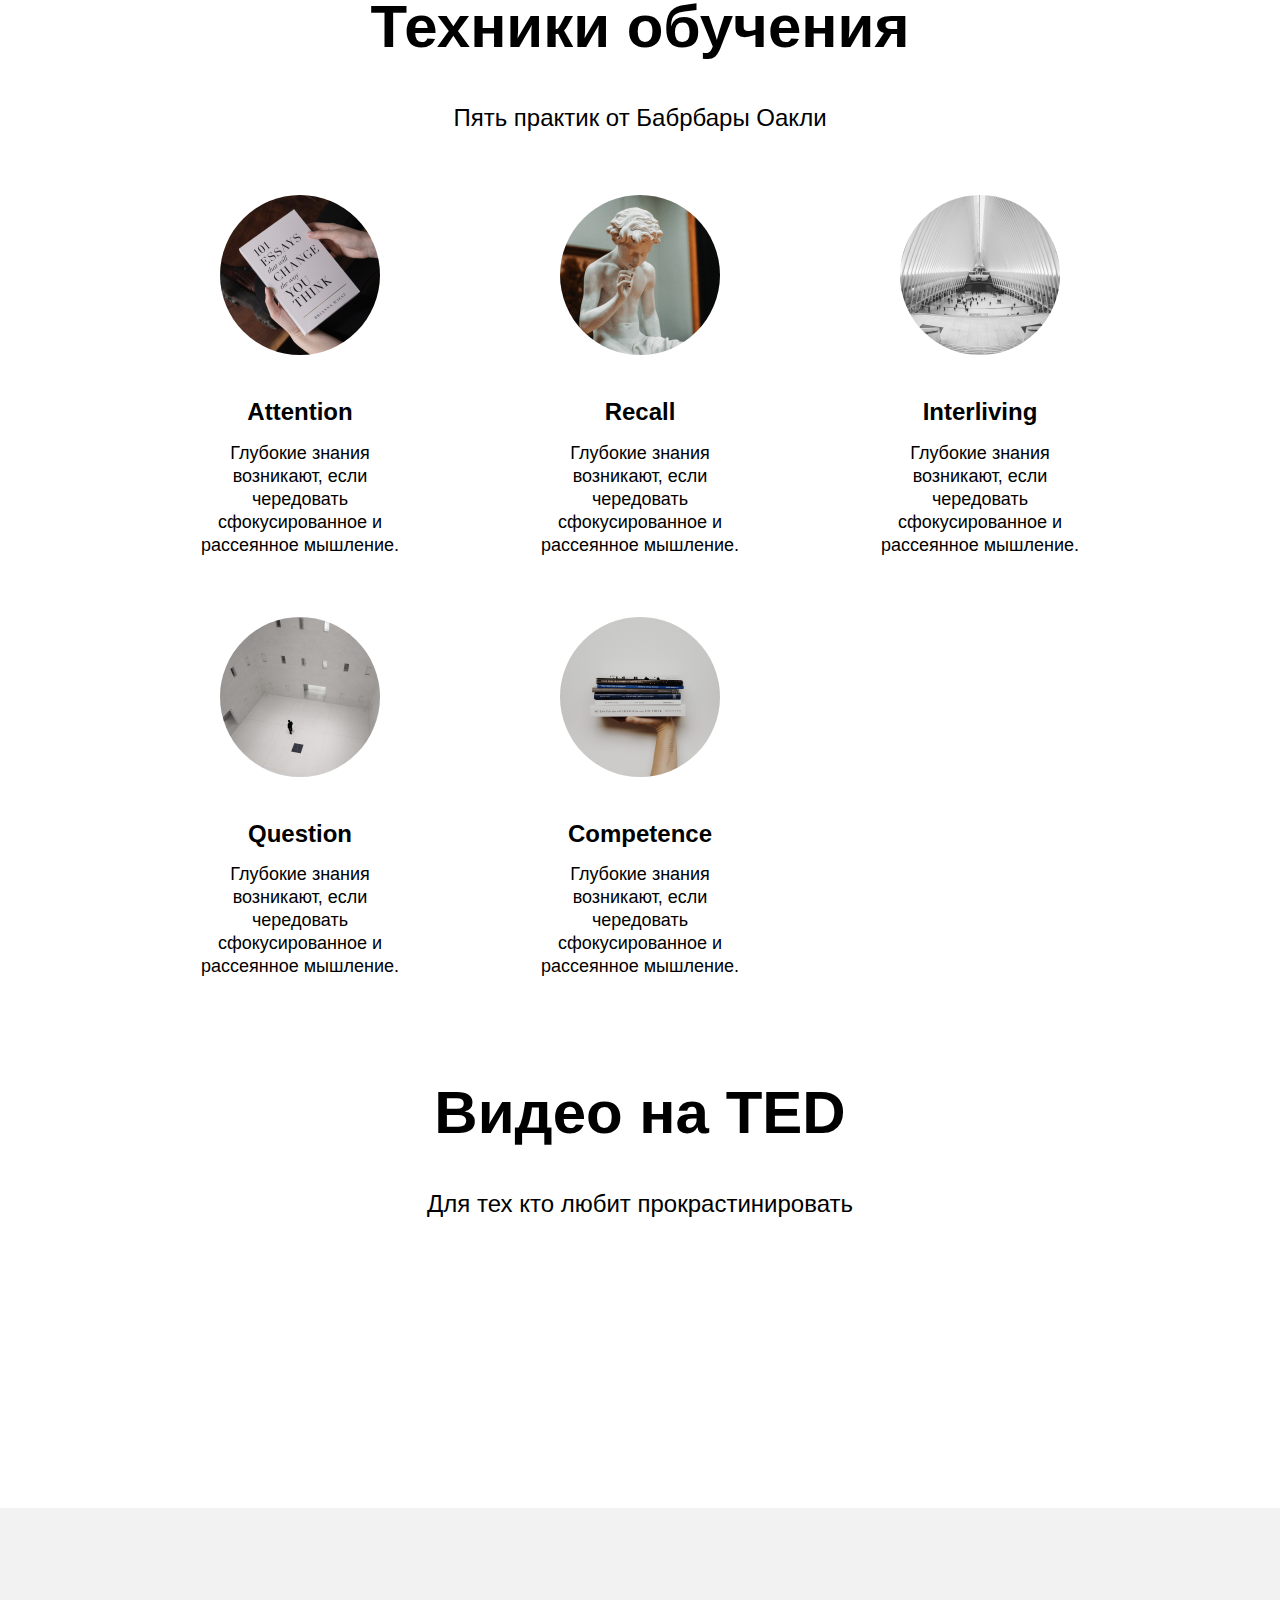
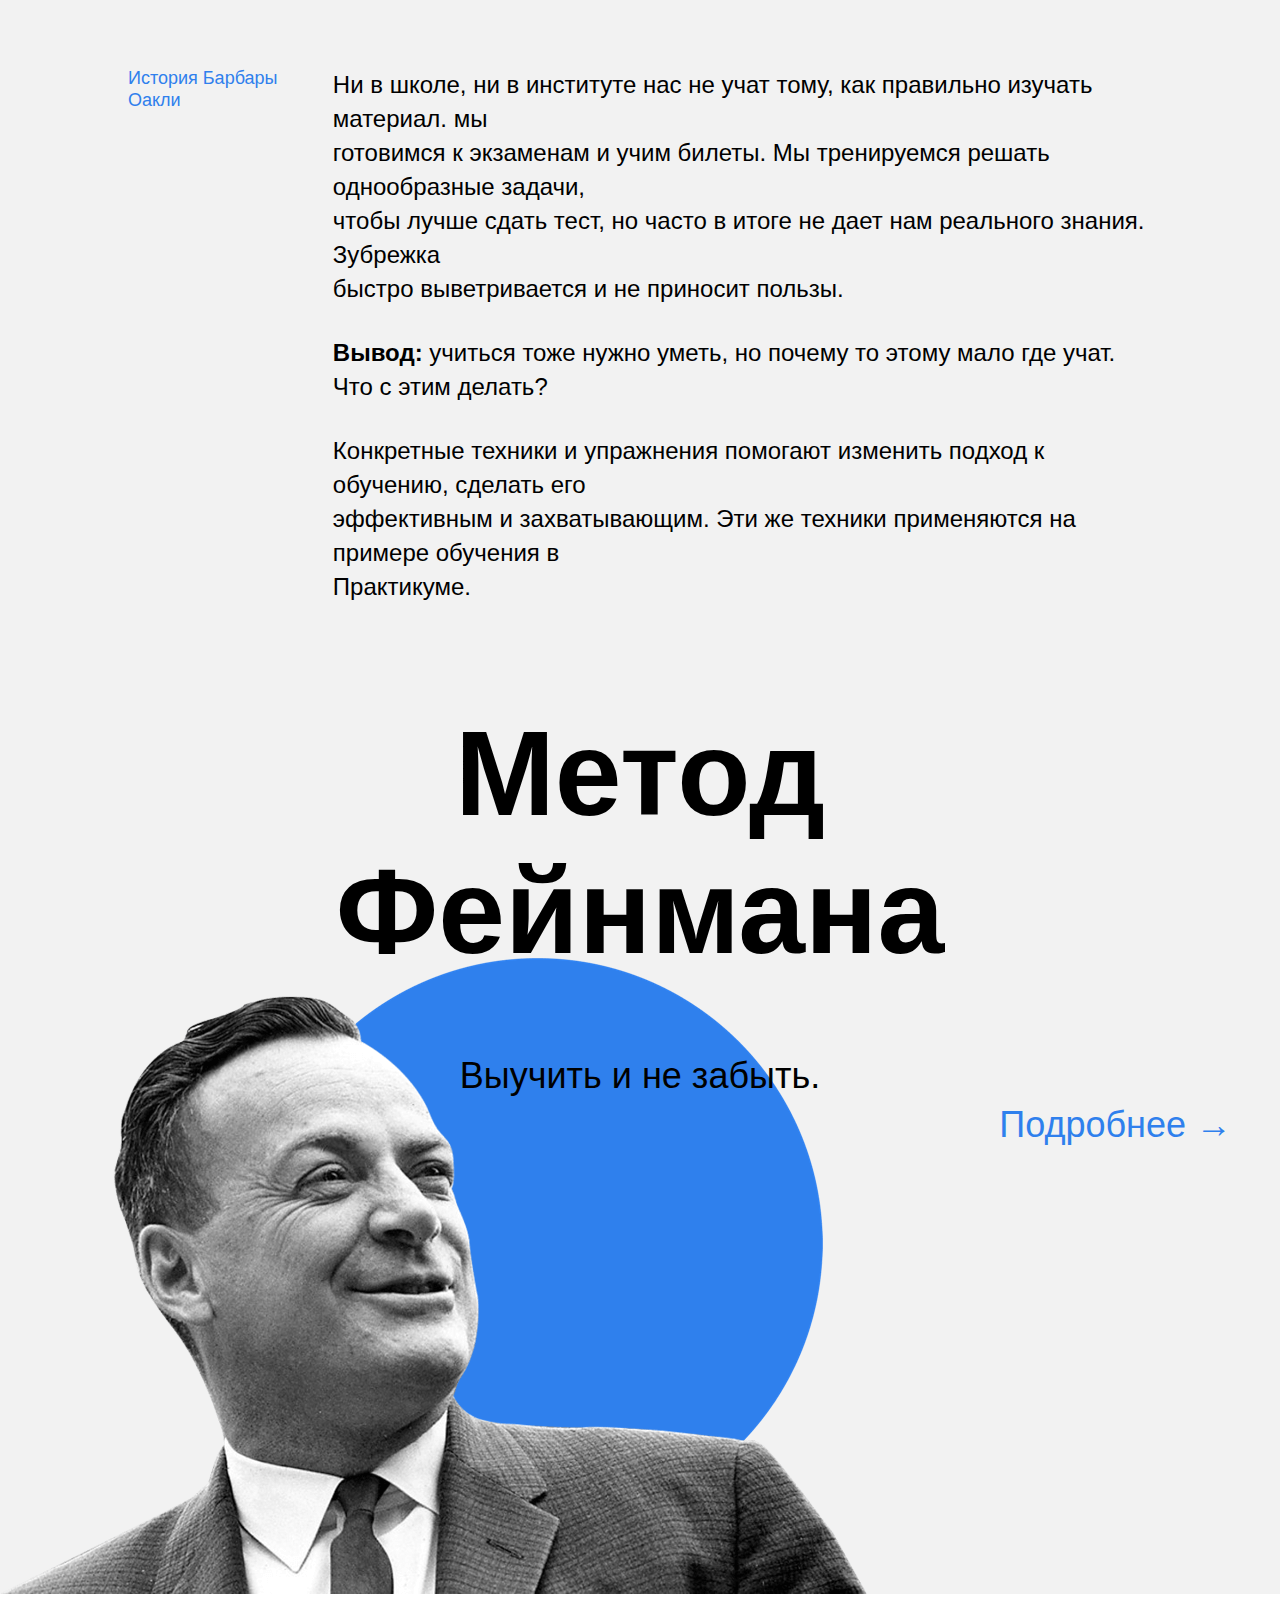
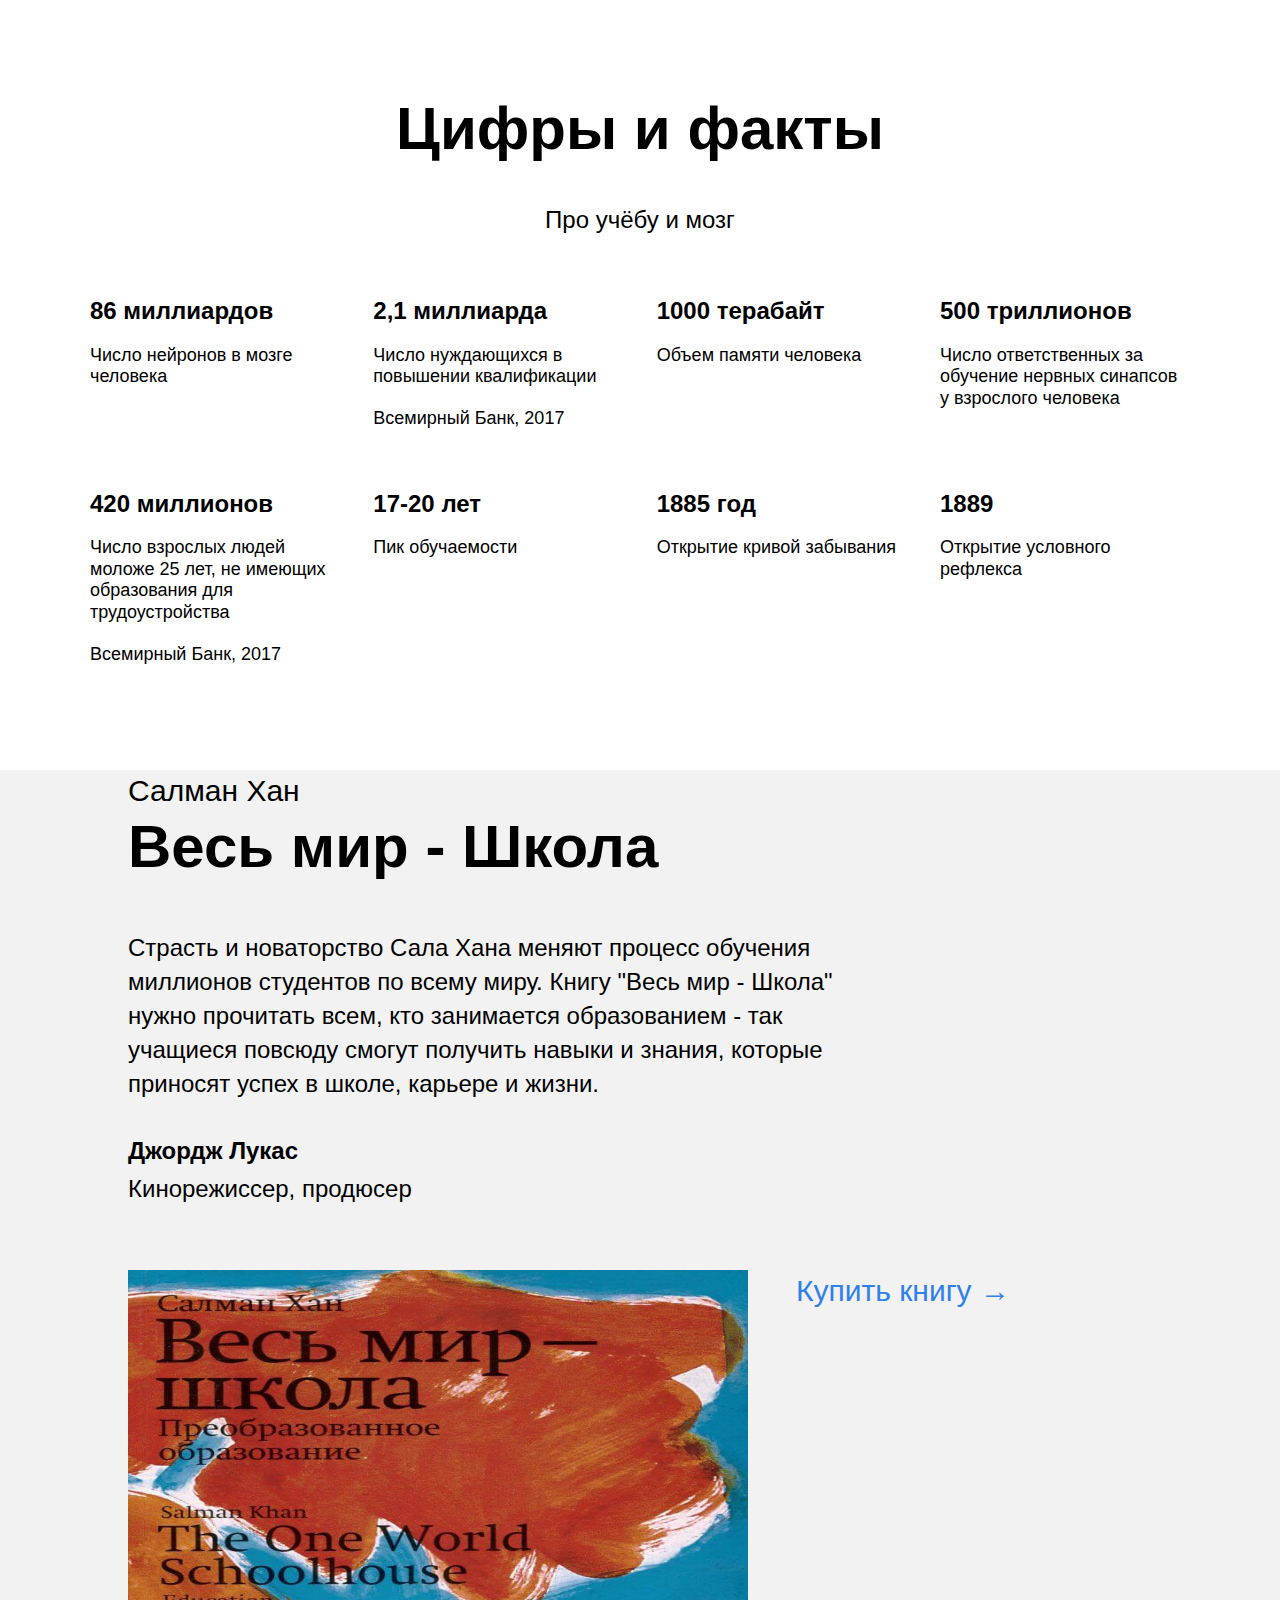
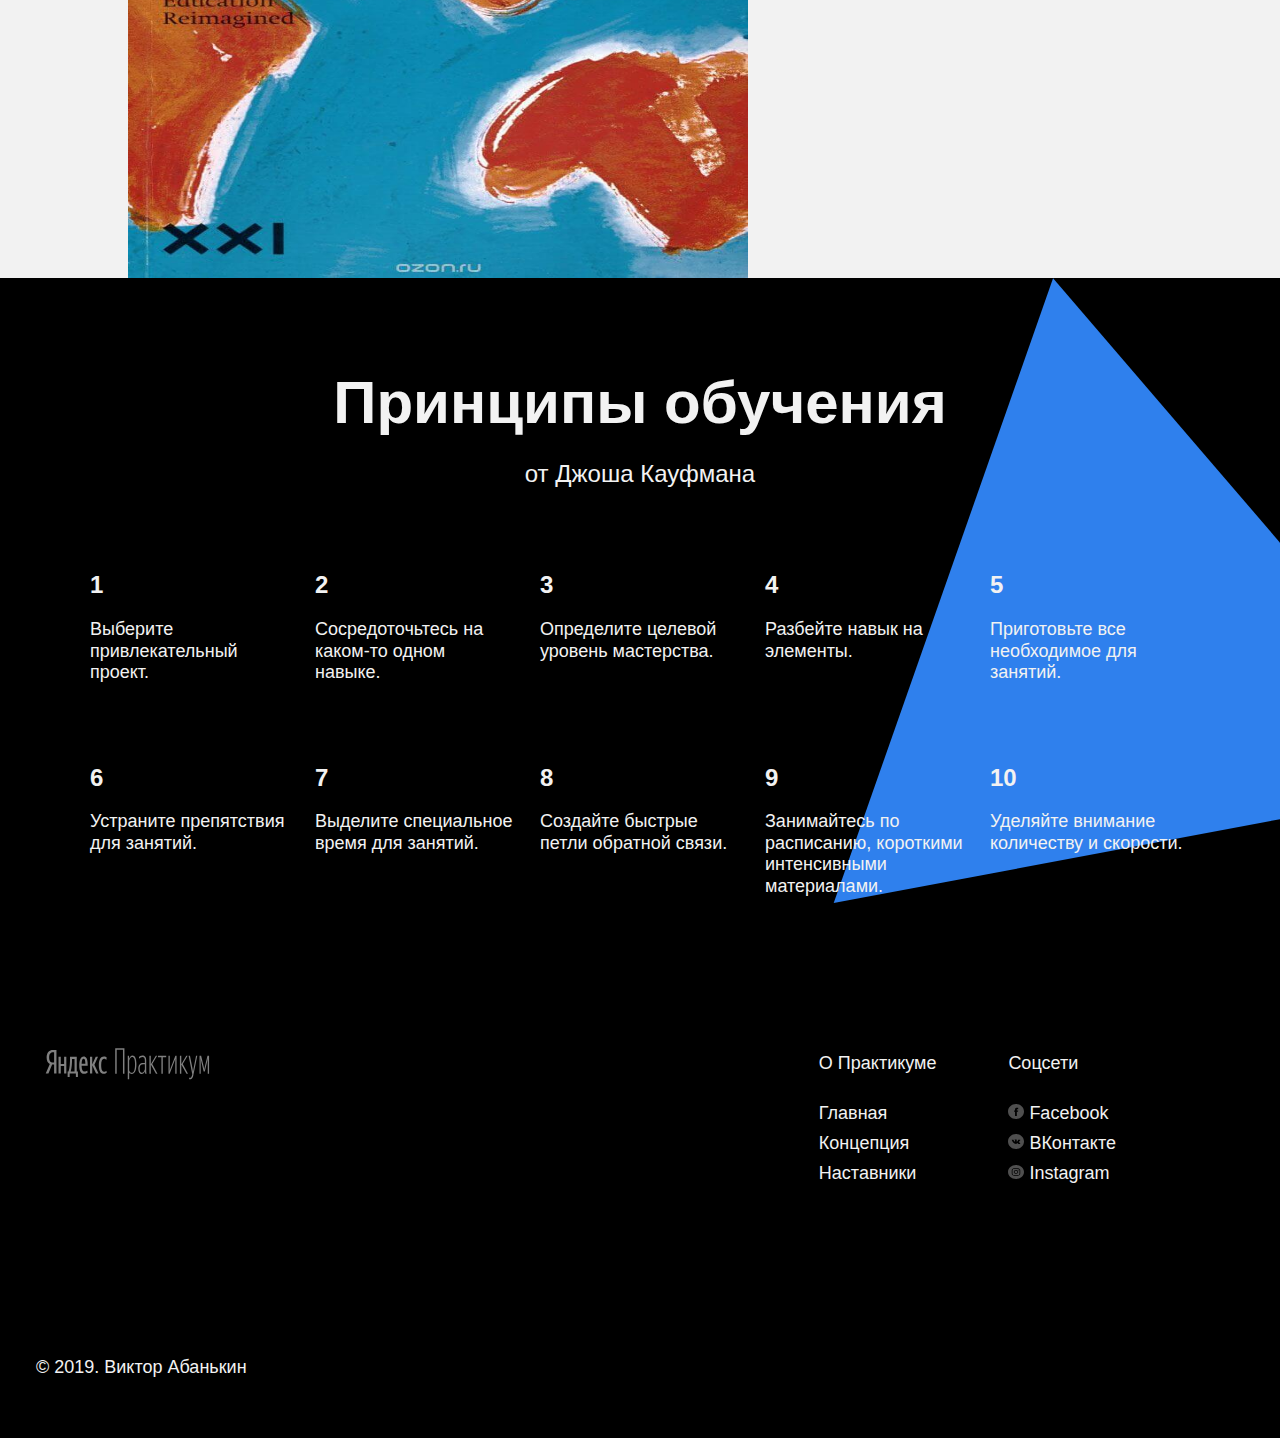
==== commit 7fb3a8f6: "Feat: add blocks - cards, khan, video, techniques, oakley, rotation" ====
--- a/index.html
+++ b/index.html
@@ -20,11 +20,8 @@
             к обучению вы можете использовать в своей<br>
             жизни? <a class="header__link" href="#">Узнать &rarr;</a>
         </div>
-        <div class="header__main-illustration">
-        </div>
-        <div class="header__square-pic">
-
-        </div>
+        <div class="header__main-illustration"></div>
+        <div class="header__square-pic rotation"></div>
     </header>
 
     <main class="content">
@@ -54,6 +51,113 @@
             </div>
         </section>
 
+        <section class="techniques">
+            <h1 class="section-title">Техники обучения</h1>
+            <h2 class="section-subtitle">Пять практик от Бабрбары Оакли</h2>
+            <div class="cards">
+                <div class="cards__item">
+                    <img src="images/cards-attention.png" alt="jopa" class="cards__image">
+                    <h3 class="cards__title">Attention</h3>
+                    <p class="cards__description">
+                        Глубокие знания<br>
+                        возникают, если<br>
+                        чередовать<br>
+                        сфокусированное и<br>
+                        рассеянное мышление.
+                    </p>
+                </div>
+                <div class="cards__item">
+                    <img src="images/cards-recall.png" alt="jopa" class="cards__image">
+                    <h3 class="cards__title">Recall</h3>
+                    <p class="cards__description">
+                        Глубокие знания<br>
+                        возникают, если<br>
+                        чередовать<br>
+                        сфокусированное и<br>
+                        рассеянное мышление.
+                    </p>
+                </div>
+                <div class="cards__item">
+                    <img src="images/cards-interliving.png" alt="jopa" class="cards__image">
+                    <h3 class="cards__title">Interliving</h3>
+                    <p class="cards__description">
+                        Глубокие знания<br>
+                        возникают, если<br>
+                        чередовать<br>
+                        сфокусированное и<br>
+                        рассеянное мышление.
+                    </p>
+                </div>
+                <div class="cards__item">
+                    <img src="images/cards-question.png" alt="jopa" class="cards__image">
+                    <h3 class="cards__title">Question</h3>
+                    <p class="cards__description">
+                        Глубокие знания<br>
+                        возникают, если<br>
+                        чередовать<br>
+                        сфокусированное и<br>
+                        рассеянное мышление.
+                    </p>
+                </div>
+                <div class="cards__item">
+                    <img src="images/cards-competence.png" alt="jopa" class="cards__image">
+                    <h3 class="cards__title">Competence</h3>
+                    <p class="cards__description">
+                        Глубокие знания<br>
+                        возникают, если<br>
+                        чередовать<br>
+                        сфокусированное и<br>
+                        рассеянное мышление.
+                    </p>
+                </div>
+
+            </div>
+        </section>
+
+        <section class="video">
+            <h1 class="section-title">Видео на TED</h1>
+            <h2 class="section-subtitle">Для тех кто любит прокрастинировать</h2>
+            <div class="video__iframes">
+                <iframe class="video__iframe"
+                        src="https://www.youtube.com/embed/5MgBikgcWnY">
+                </iframe>
+                <iframe class="video__iframe"
+                        src="https://www.youtube.com/embed/arj7oStGLkU">
+                </iframe>
+            </div>
+        </section>
+
+        <section class="oakley">
+            <div class="two-columns">
+                <h5 class="two-columns__brief">История Барбары<br>
+                    Оакли
+                </h5>
+                <div class="two-columns__main-text">
+                    <p class="two-columns__paragraph">
+                        Ни в школе, ни в институте нас не учат тому, как правильно изучать материал. мы <br>
+                        готовимся к экзаменам и учим билеты. Мы тренируемся решать однообразные задачи, <br>
+                        чтобы лучше сдать тест, но часто в итоге не дает нам реального знания. Зубрежка <br>
+                        быстро выветривается и не приносит пользы.
+                    </p>
+                    <p class="two-columns__paragraph">
+                            <span class="two_columns__span-accent">Вывод:
+                            </span>
+                        учиться тоже нужно уметь, но почему то этому мало где учат. Что с этим делать?
+                    </p>
+                    <p class="two-columns__paragraph">Конкретные техники и
+                        упражнения помогают изменить подход к обучению, сделать его <br>
+                        эффективным и захватывающим. Эти же техники применяются на примере обучения в <br>
+                        Практикуме.
+                </div>
+            </div>
+        </section>
+
+        <section class="feynman">
+            <h1 class="feynman__title">Метод Фейнмана</h1>
+            <h2 class="feynman__subtitle">Выучить и не забыть.</h2>
+            <a class="feynman__link" href="#">Подробнее &rarr;</a>
+        </section>
+
         <section class="digits">
             <h1 class="section-title">
                 Цифры и факты
@@ -135,10 +239,24 @@
             </div>
         </section>
 
-        <section class="feynman">
-            <h1 class="feynman__title">Метод Фейнмана</h1>
-            <h2 class="feynman__subtitle">Выучить и не забыть.</h2>
-            <a class="feynman__link" href="#">Подробнее &rarr;</a>
+        <section class="khan">
+            <div class="khan__container">
+                <div class="khan__author">Салман Хан</div>
+                <h1 class="khan__title">Весь мир - Школа</h1>
+                <p class="khan__quote">
+                    Страсть и новаторство Сала Хана меняют процесс обучения<br>
+                    миллионов студентов по всему миру. Книгу "Весь мир - Школа"<br>
+                    нужно прочитать всем, кто занимается образованием - так<br>
+                    учащиеся повсюду смогут получить навыки и знания, которые<br>
+                    приносят успех в школе, карьере и жизни.
+                </p>
+                <div class="khan__quote-author">Джордж Лукас</div>
+                <div class="khan__quote-author-subline">Кинорежиссер, продюсер</div>
+                <div class="khan__book-container">
+                    <img src="images/book.jpg" alt="" class="khan__book-pic">
+                    <a href="#" class="khan__buy-link">Купить книгу &rarr;</a>
+                </div>
+            </div>
         </section>
 
         <section class="kaufman">
@@ -249,7 +367,7 @@
                 </div>
 
             </div>
-            <img class="kaufman__triangle" src="images/triangle.svg"
+            <img class="kaufman__triangle rotation" src="images/triangle.svg"
                  alt="jopa">
         </section>
     </main>
--- a/index.css
+++ b/index.css
@@ -9,6 +9,7 @@
 @import "blocks/header/__link/header__link.css";
 @import "blocks/header/__main-illustration/header__main-illustration.css";
 @import "blocks/header/__square-pic/header__square-pic.css";
+@import "blocks/rotation/rotation.css";
 
 @import "blocks/description/description.css";
 @import "blocks/two-columns/two_columns.css";
@@ -17,25 +18,49 @@
 @import "blocks/two-columns/__paragraph/two-columns__paragraph.css";
 @import "blocks/two-columns/__span-accent/two_columns__span-accent.css";
 
-@import "blocks/digits/digits.css";
-@import "blocks/section-title/section-title.css";
-@import "blocks/section-subtitle/section-subtitle.css";
-@import "blocks/table/table.css";
-@import "blocks/table/__cell/table__cell-size.css";
-@import "blocks/table/__heading/table__heading.css";
-@import "blocks/table/__text/table__text.css";
+@import "blocks/techniques/techniques.css";
+@import "blocks/cards/cards.css";
+@import "blocks/cards/__item/cards__item.css";
+@import "blocks/cards/__image/cards__image.css";
+@import "blocks/cards/__title/cards__title.css";
+@import "blocks/cards/__description/cards__description.css";
+
+@import "blocks/video/video.css";
+@import "blocks/video/__iframes/video__iframes.css";
+@import "blocks/video/__iframe/video__iframe.css";
+
+@import "blocks/oakley/oakley.css";
 
 @import "blocks/feynman/feynman.css";
 @import "blocks/feynman/__title/feynman__title.css";
 @import "blocks/feynman/__subtitle/feynman__subtitle.css";
 @import "blocks/feynman/__link/feynman__link.css";
 
+@import "blocks/digits/digits.css";
+@import "blocks/section-title/section-title.css";
+@import "blocks/section-subtitle/section-subtitle.css";
+@import "blocks/table/table.css";
+@import "blocks/table/__cell/table__cell.css";
+@import "blocks/table/__heading/table__heading.css";
+@import "blocks/table/__text/table__text.css";
+
+@import "blocks/khan/khan.css";
+@import "blocks/khan/__container/khan__container.css";
+@import "blocks/khan/__author/khan__author.css";
+@import "blocks/khan/__title/khan__title.css";
+@import "blocks/khan/__quote/khan__quote.css";
+@import "blocks/khan/__quote-author/khan__quote-author.css";
+@import "blocks/khan/__quote-author-subline/khan__quote-author-subline.css";
+@import "blocks/khan/__book-container/khan__book-container.css";
+@import "blocks/khan/__book-pic/khan__book-pic.css";
+@import "blocks/khan/__buy-link/khan__buy-link.css";
+
 @import "blocks/kaufman/kaufman.css";
 @import "blocks/table/__heading/table__heading_theme_dark.css";
-@import "blocks/section-subtitle/section-subtitle_theme_dark.css";
-@import "blocks/table/__cell/table__cell_theme_dark.css";
-@import "blocks/table/table_theme_dark.css";
-@import "blocks/section-title/section-title_theme_dark.css";
+@import "blocks/section-subtitle/_theme_dark/section-subtitle_theme_dark.css";
+@import "blocks/table/__cell/_theme_dark/table__cell_theme_dark.css";
+@import "blocks/table/_theme_dark/table_theme_dark.css";
+@import "blocks/section-title/_theme_dark/section-title_theme_dark.css";
 @import "blocks/kaufman/__triangle/kaufman__triangle.css";
 
 @import "blocks/footer/footer.css";
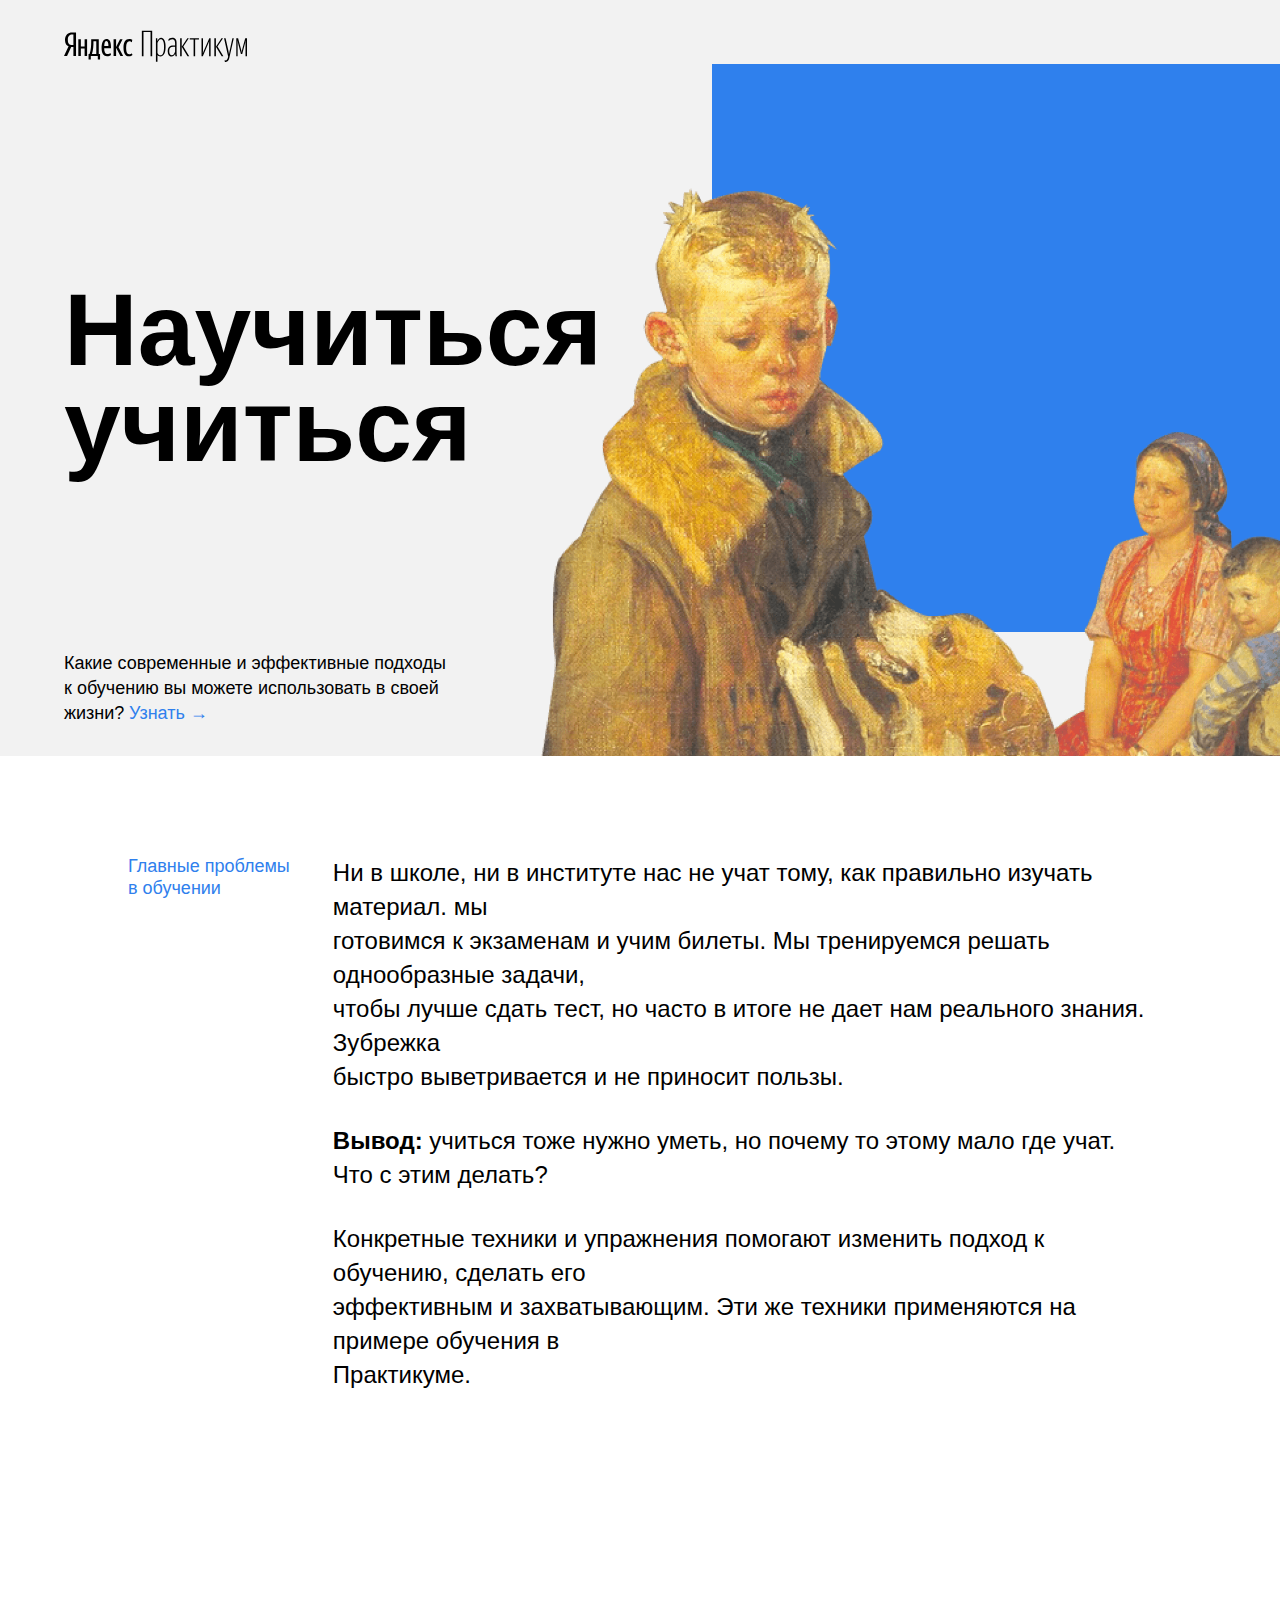
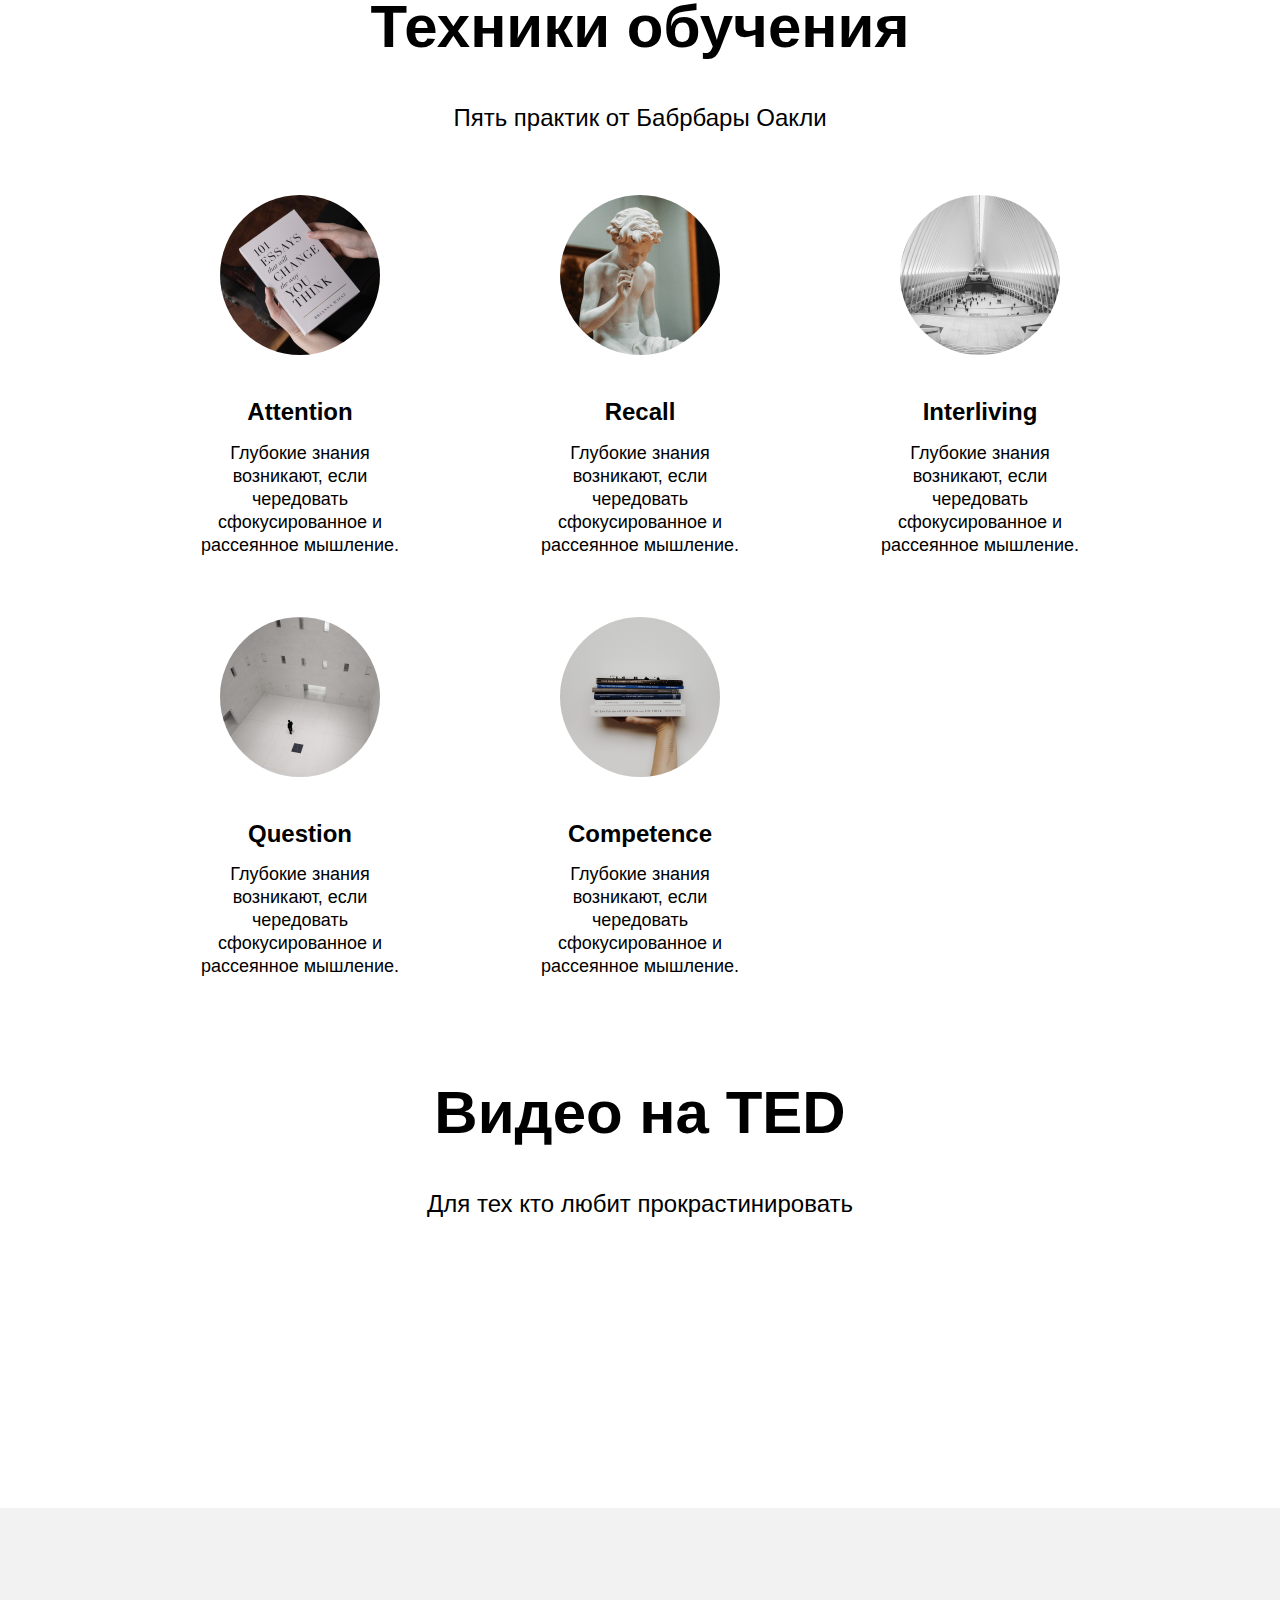
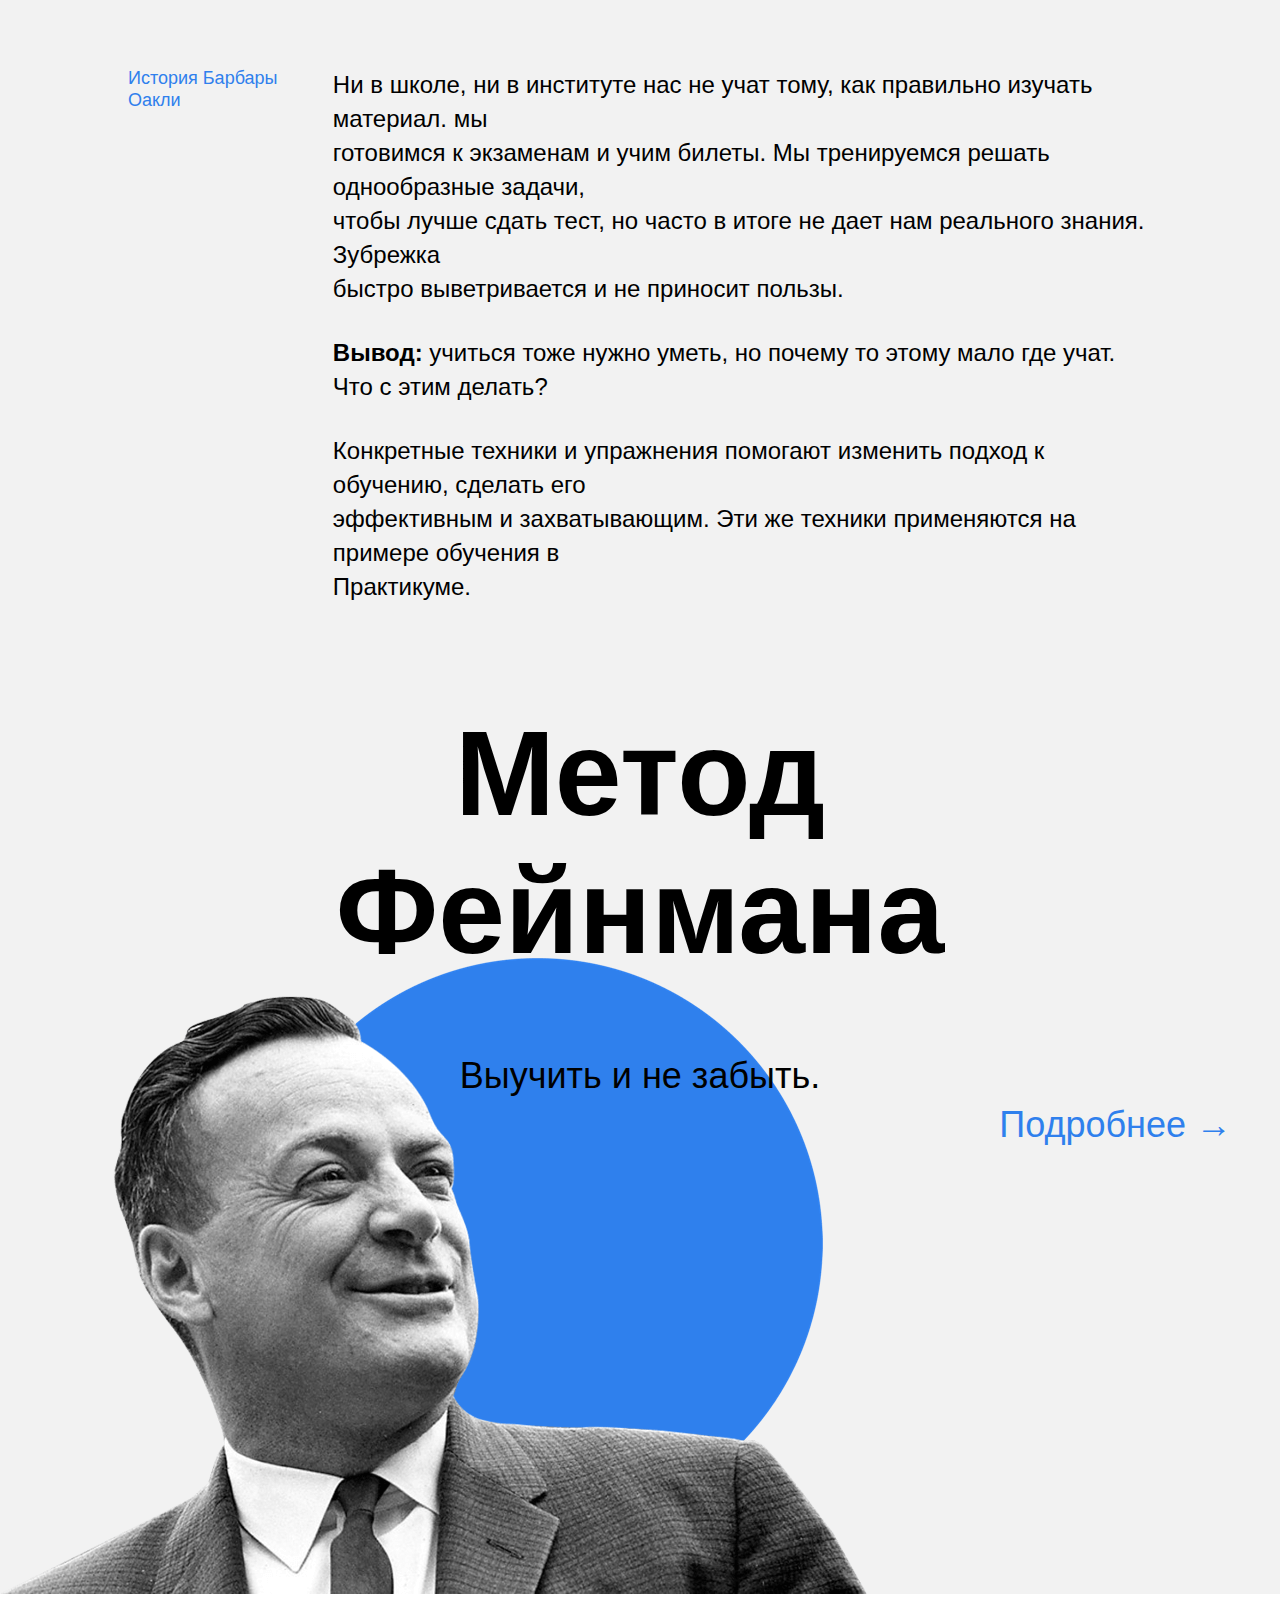
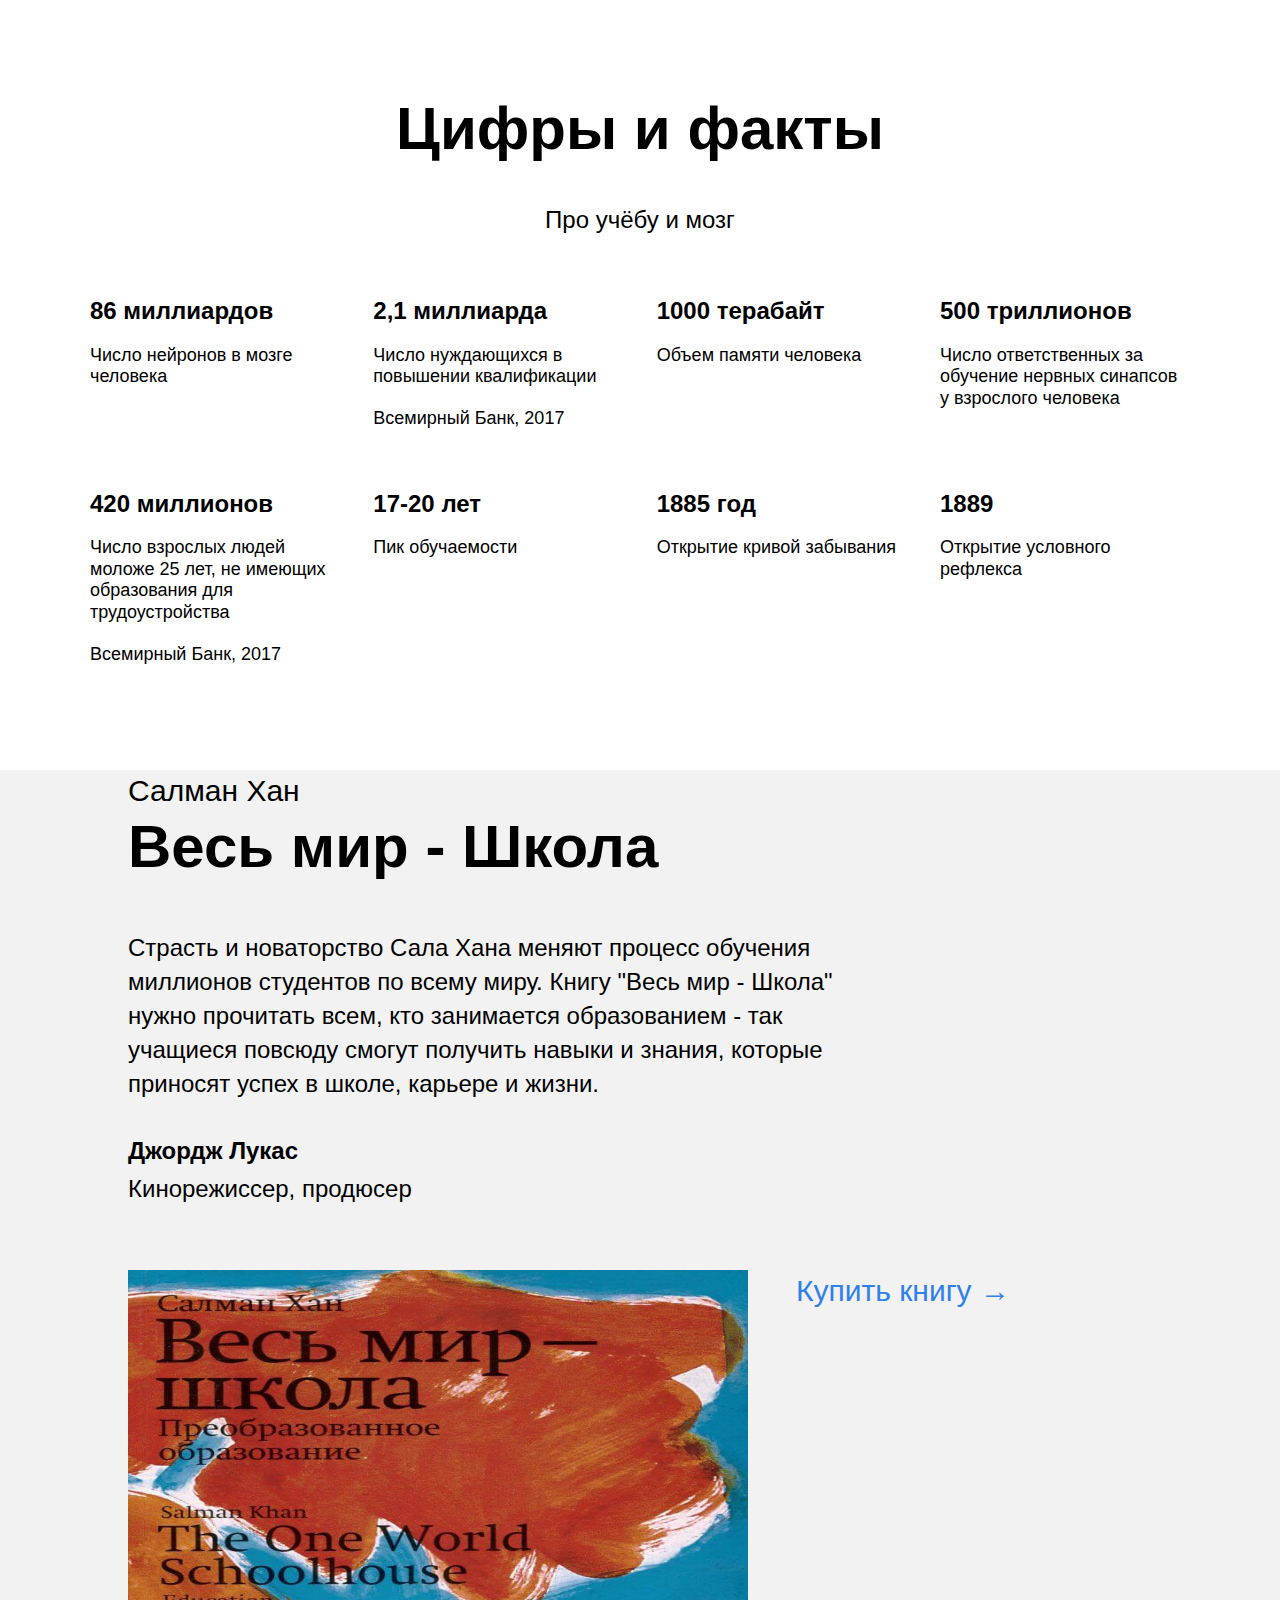
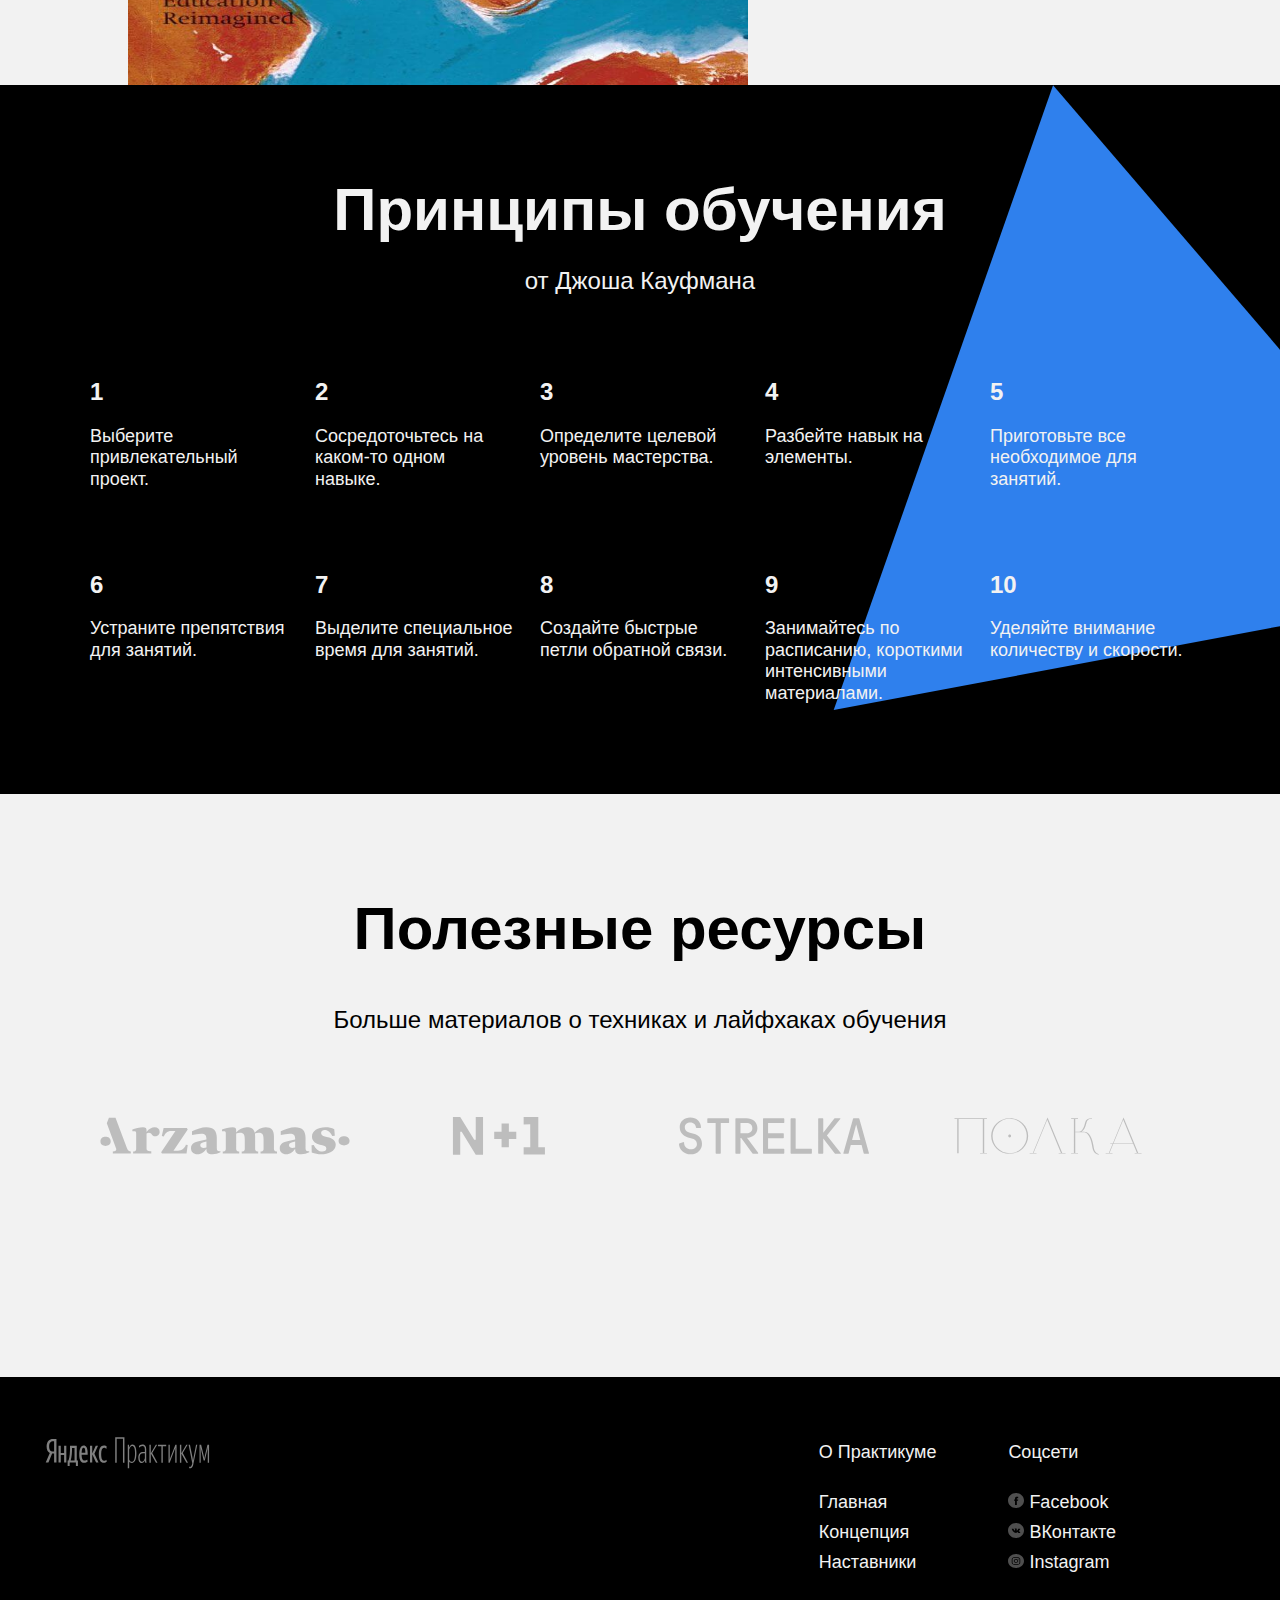
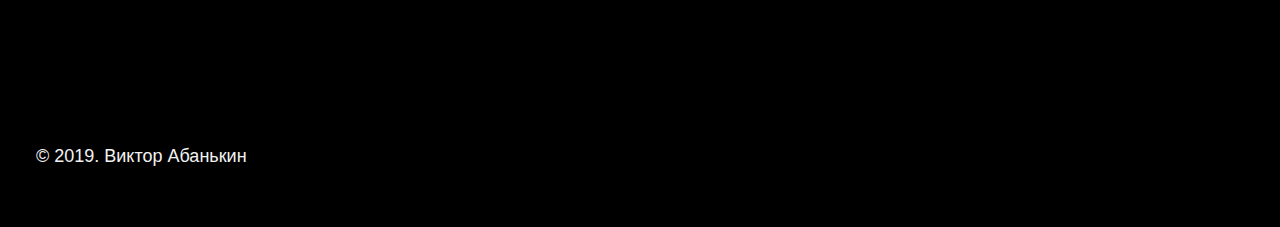
==== commit 1b5d036e: "Feat: add block resources Fix: book-pic" ====
--- a/index.html
+++ b/index.html
@@ -369,6 +369,17 @@
             </div>
             <img class="kaufman__triangle rotation" src="images/triangle.svg"
                  alt="jopa">
+        </section>
+
+        <section class="resources">
+            <h1 class="section-title">Полезные ресурсы</h1>
+            <h2 class="section-subtitle">Больше материалов о техниках и лайфхаках обучения</h2>
+            <div class="resources__logo-zone">
+                <img src="images/logo/resources-arzamas.svg" alt="jopa" class="resources__logo">
+                <img src="images/logo/resources-n1.svg" alt="jopa" class="resources__logo">
+                <img src="images/logo/resources-strelka.svg" alt="jopa" class="resources__logo">
+                <img src="images/logo/resources-polka.svg" alt="jopa" class="resources__logo">
+            </div>
         </section>
     </main>
 
--- a/index.css
+++ b/index.css
@@ -63,6 +63,10 @@
 @import "blocks/section-title/_theme_dark/section-title_theme_dark.css";
 @import "blocks/kaufman/__triangle/kaufman__triangle.css";
 
+@import "blocks/resources/resources.css";
+@import "blocks/resources/__logo-zone/resources__logo-zone.css";
+@import "blocks/resources/__logo/resources__logo.css";
+
 @import "blocks/footer/footer.css";
 @import "blocks/logo/_place_footer/logo_place_footer.css";
 @import "blocks/footer/__columns/footer__columns.css";
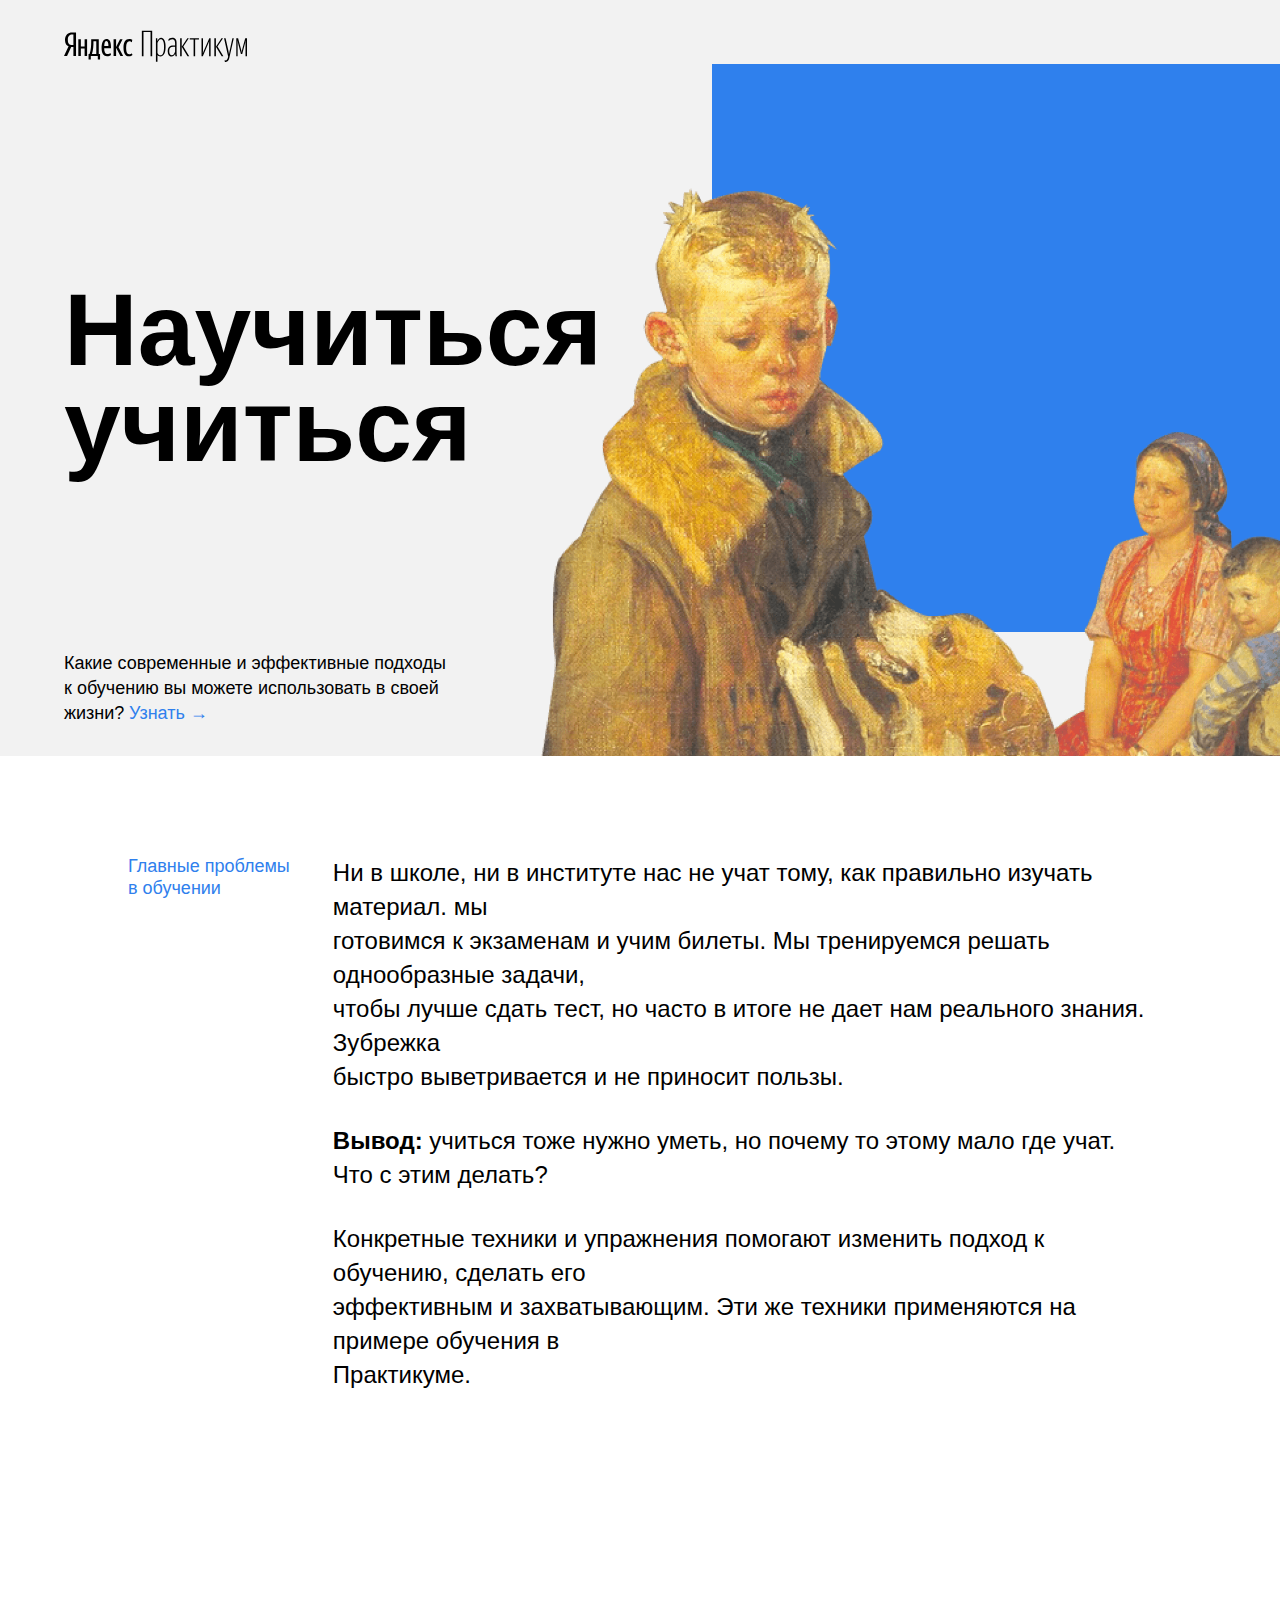
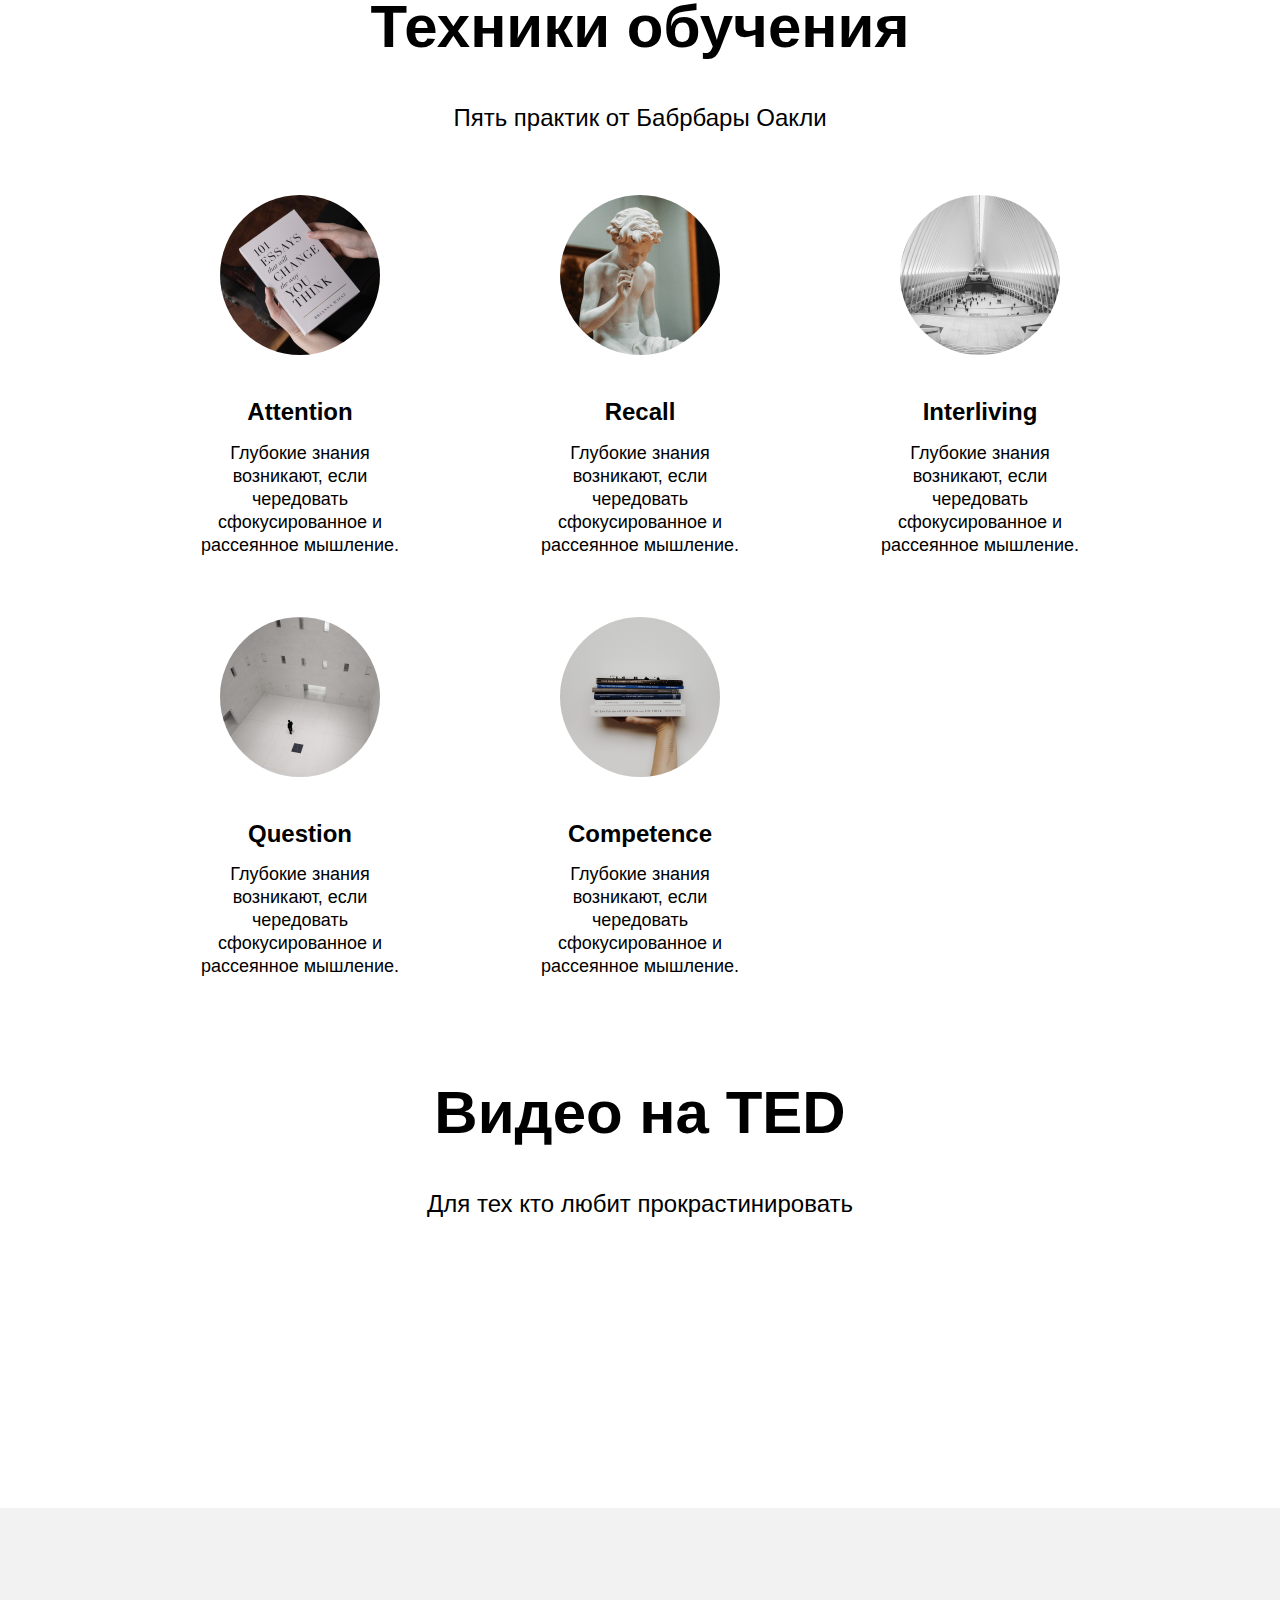
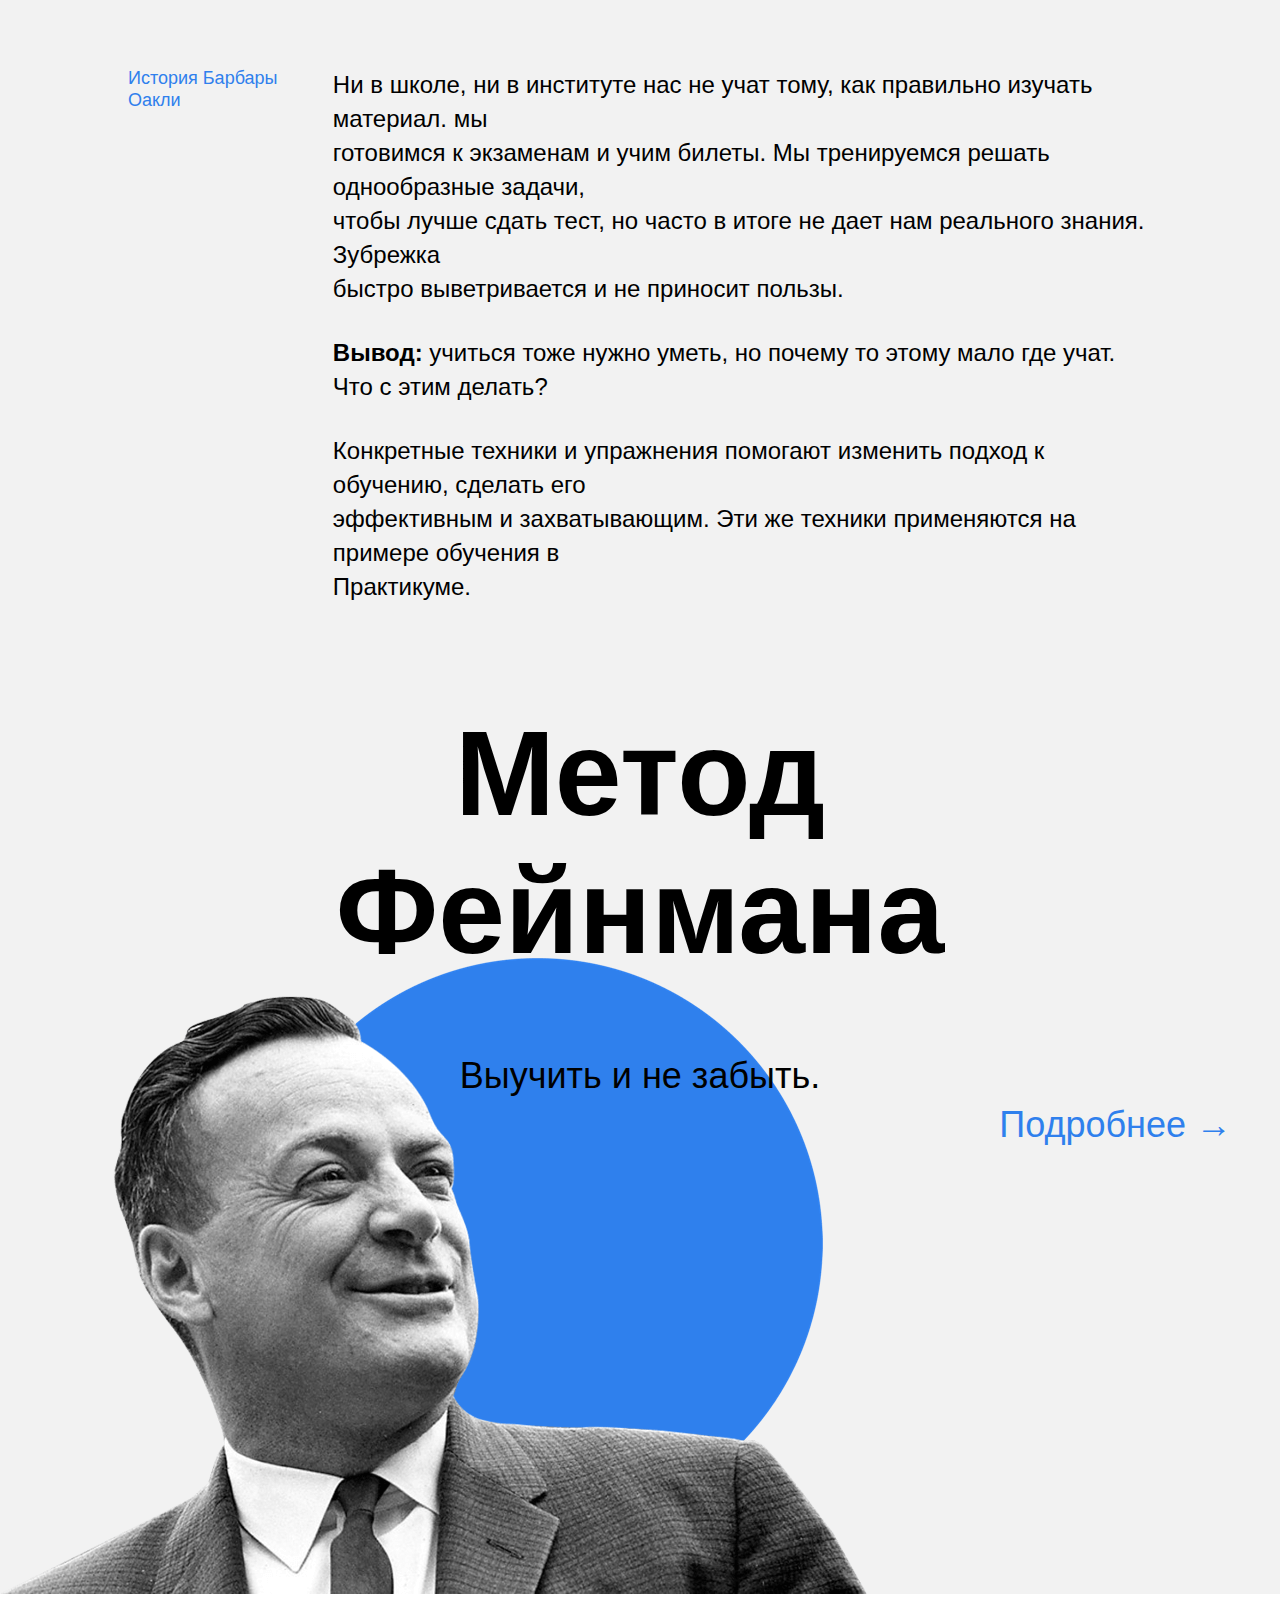
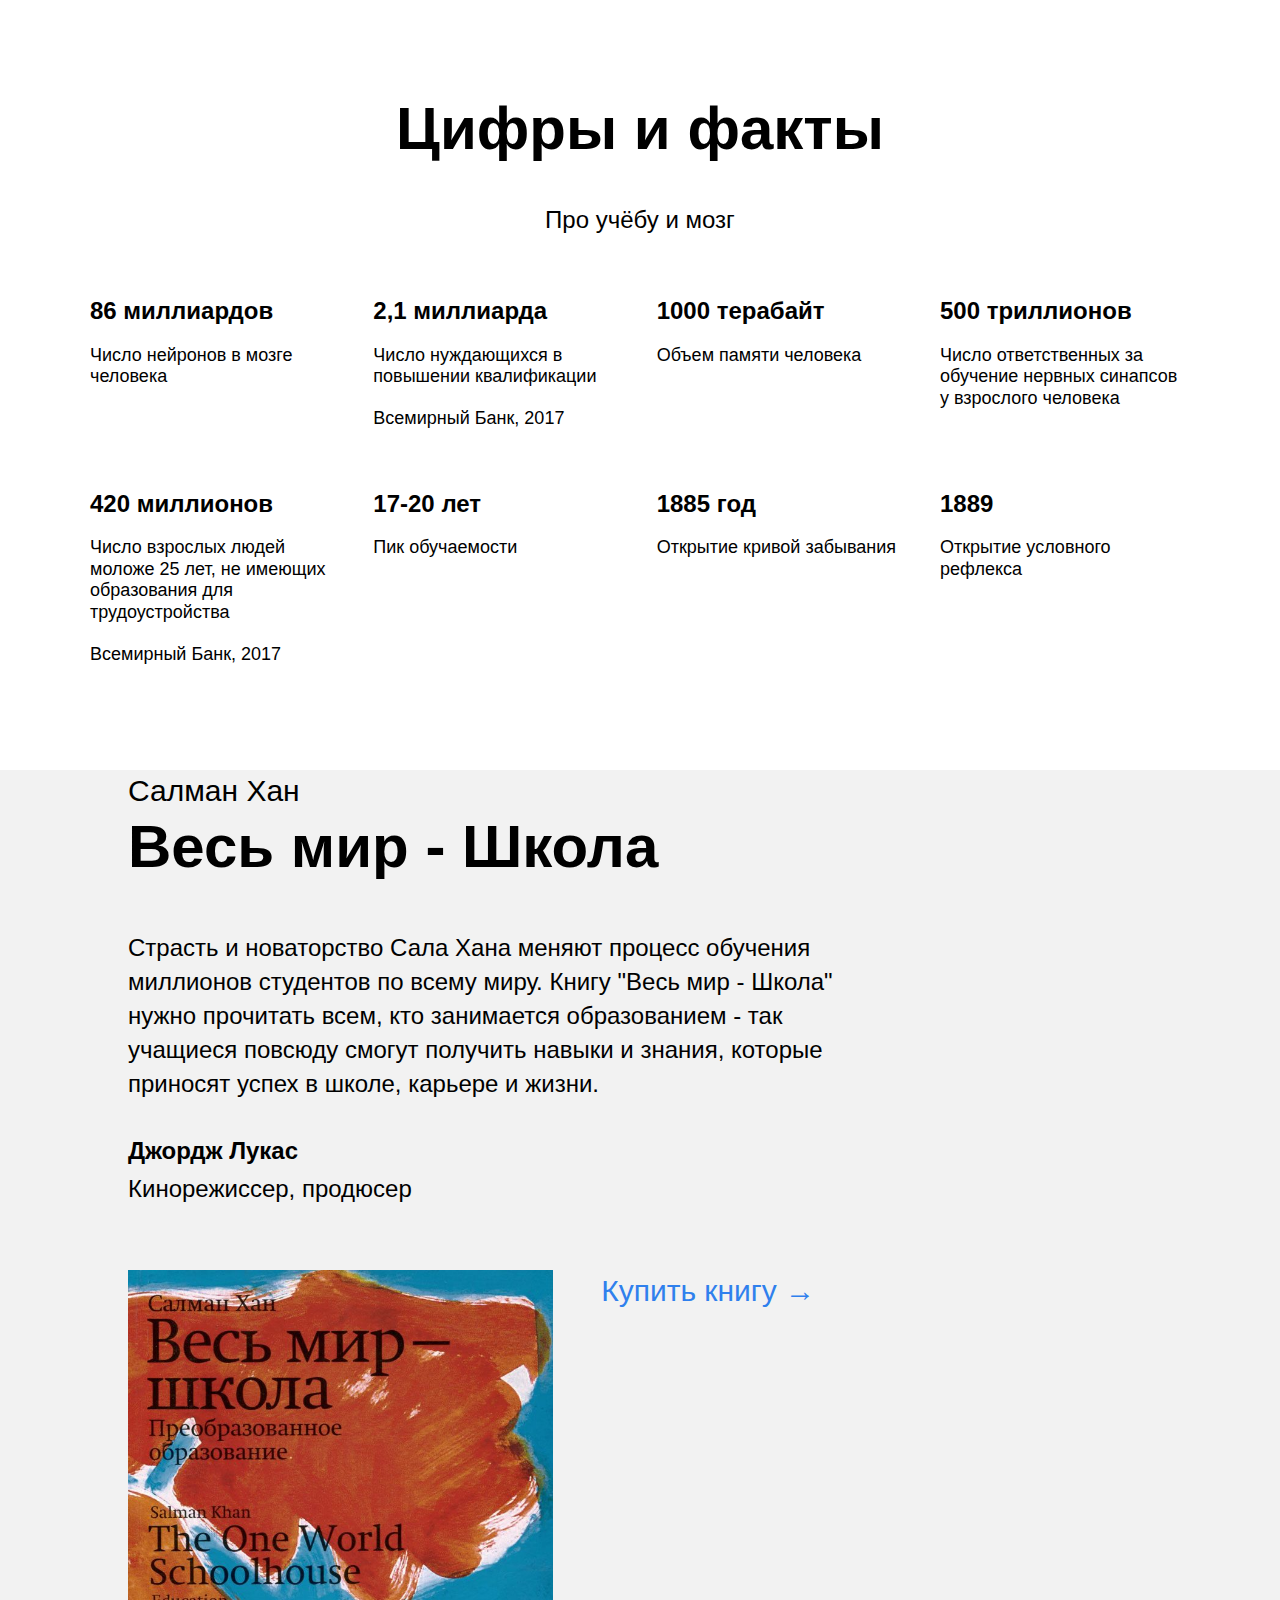
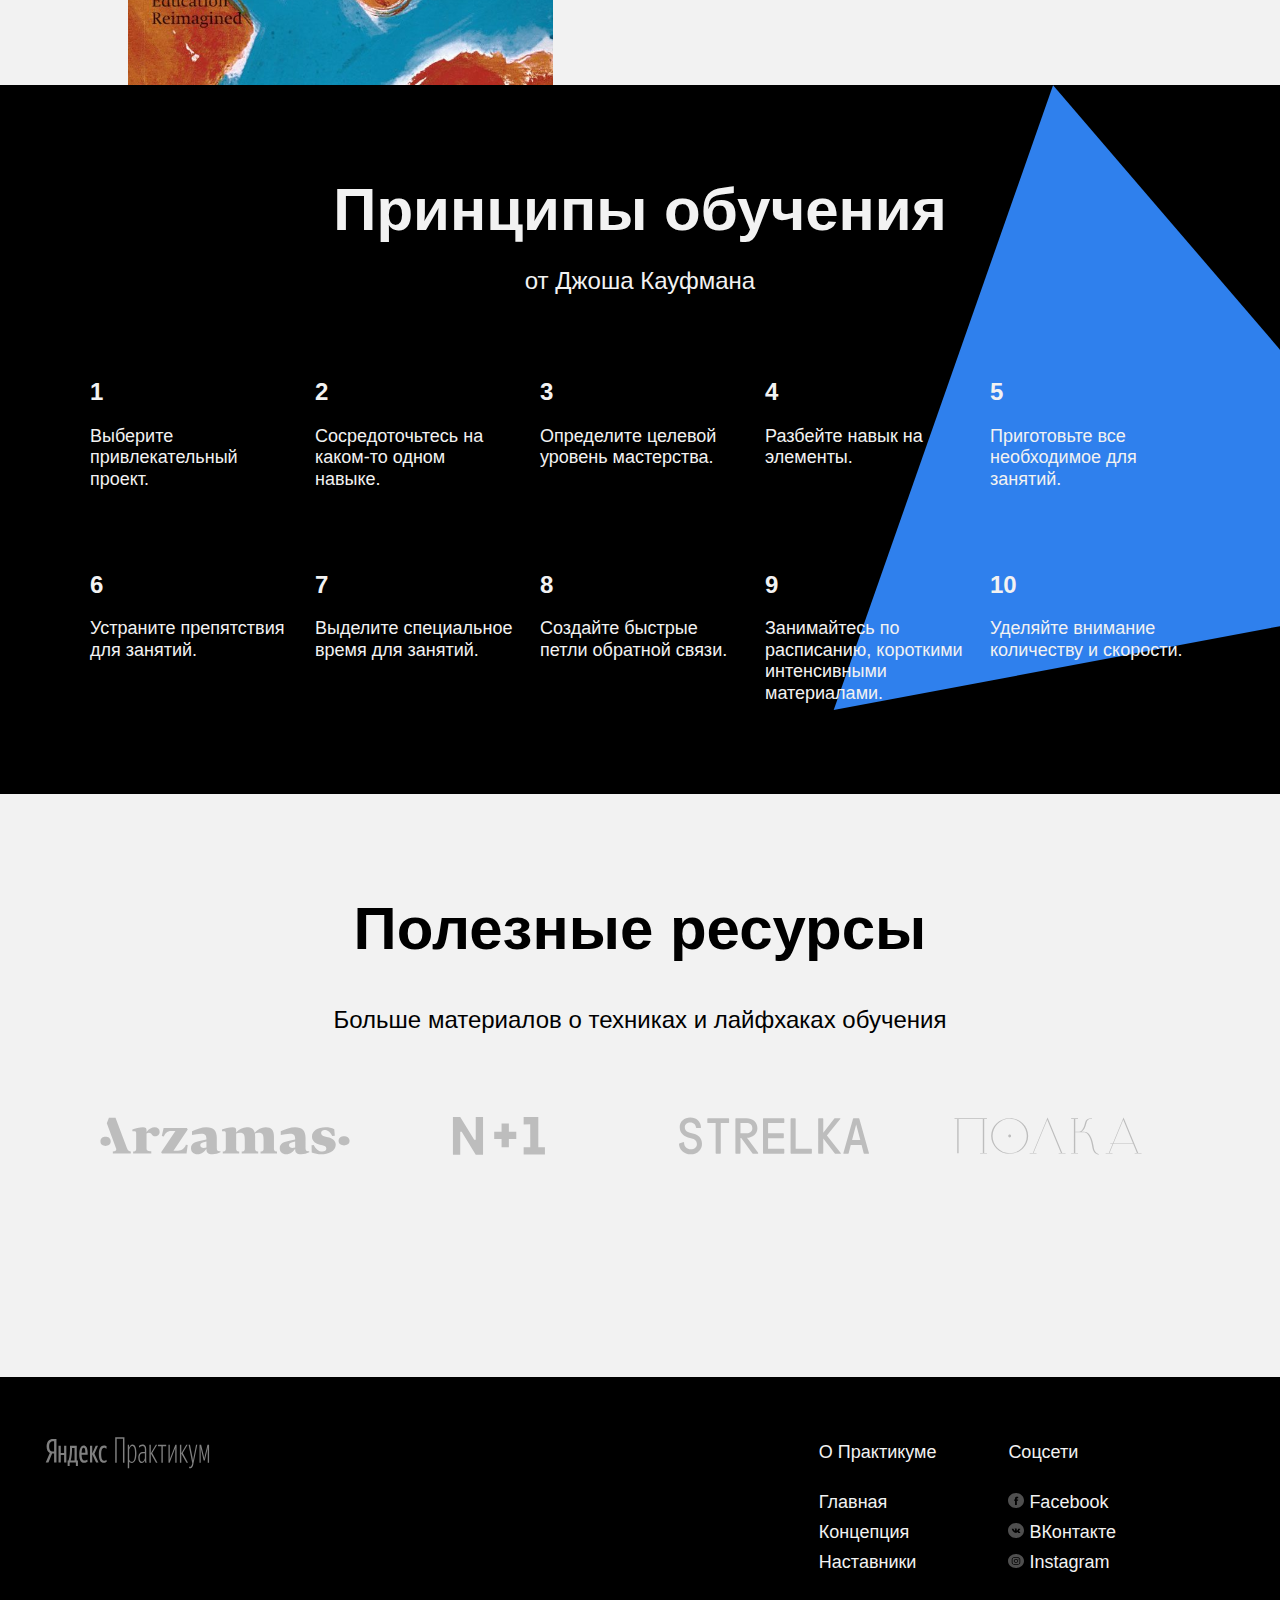
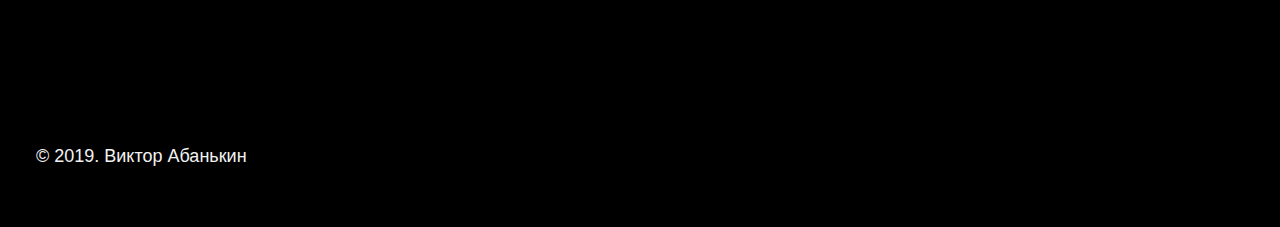
==== commit 8687ccdd: "fix: khan__book-container.css" ====
--- a/index.html
+++ b/index.html
@@ -253,7 +253,10 @@
                 <div class="khan__quote-author">Джордж Лукас</div>
                 <div class="khan__quote-author-subline">Кинорежиссер, продюсер</div>
                 <div class="khan__book-container">
-                    <img src="images/book.jpg" alt="" class="khan__book-pic">
+                    <div class="khan__book-pic">
+                        <img src="images/khan-book.jpg" alt="jopa">
+                    </div>
+<!--                    <img src="images/khan-book.jpg" alt="" class="khan__book-pic">-->
                     <a href="#" class="khan__buy-link">Купить книгу &rarr;</a>
                 </div>
             </div>
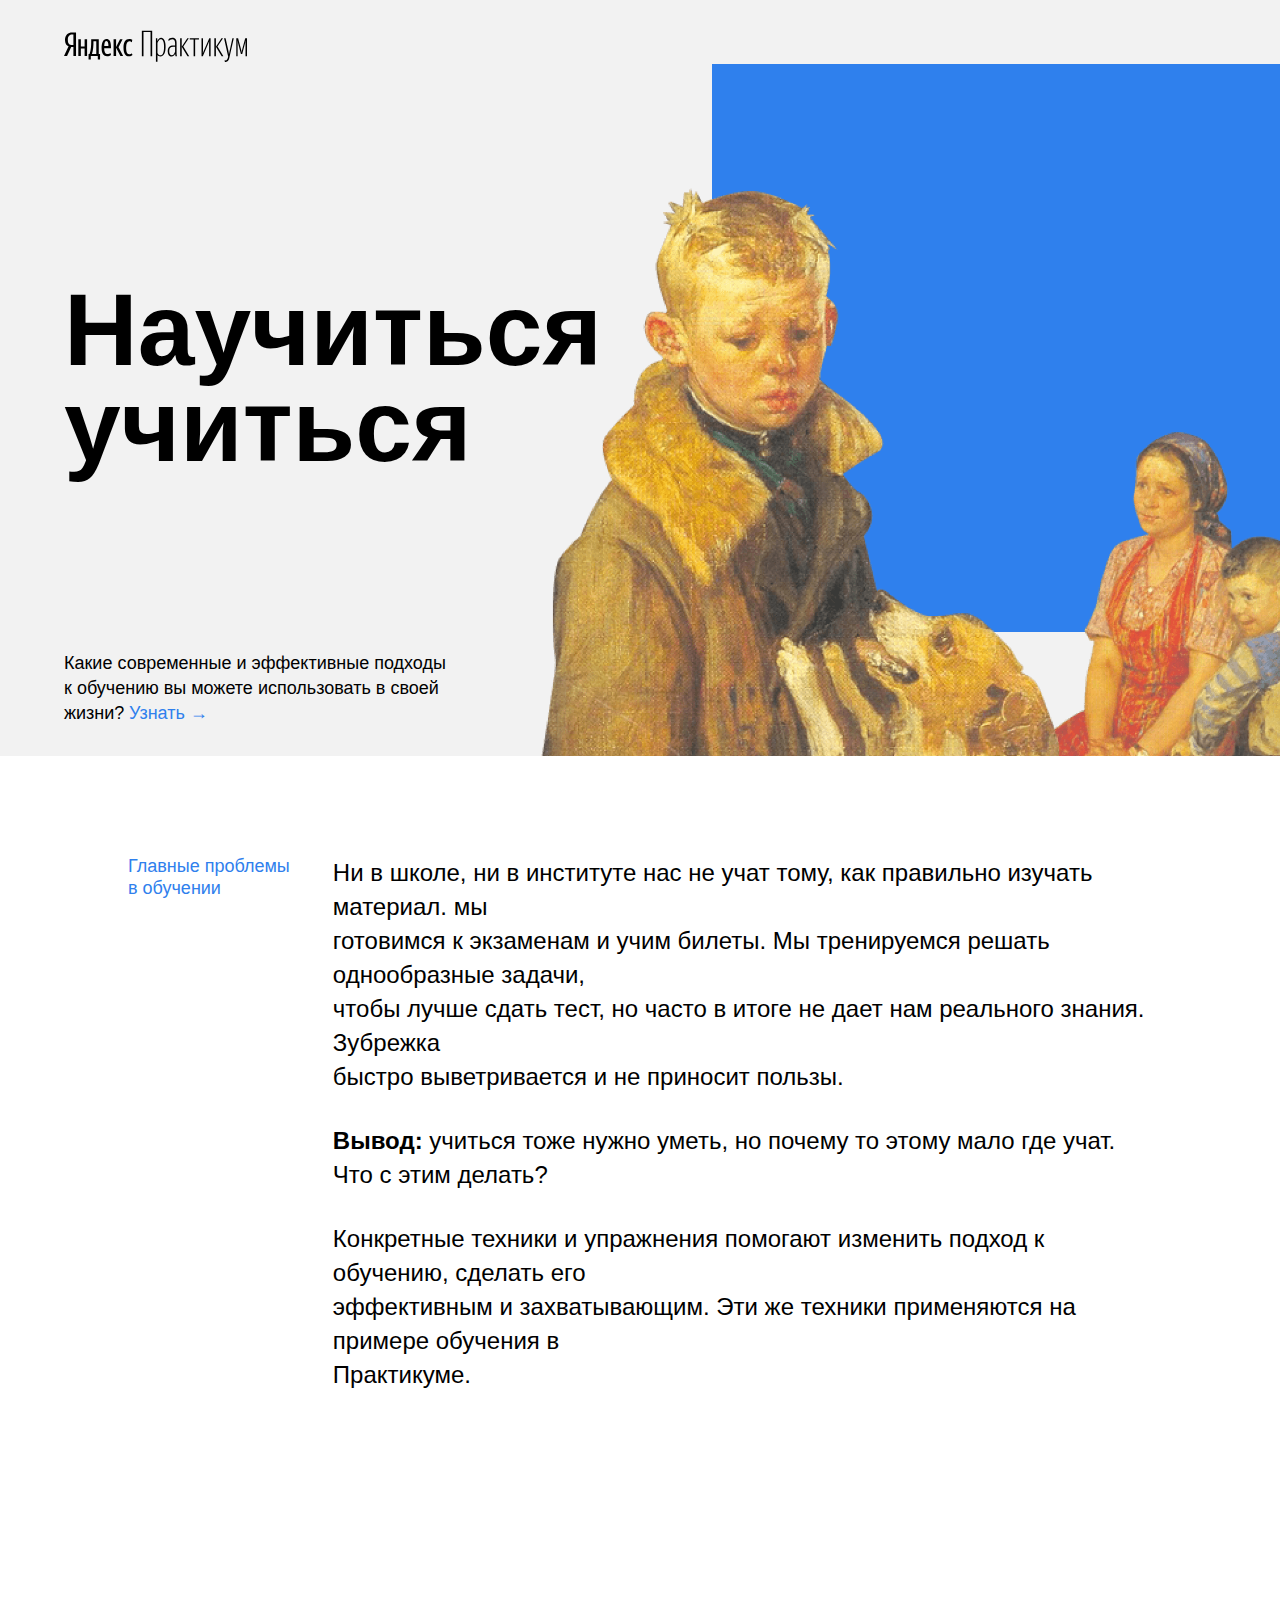
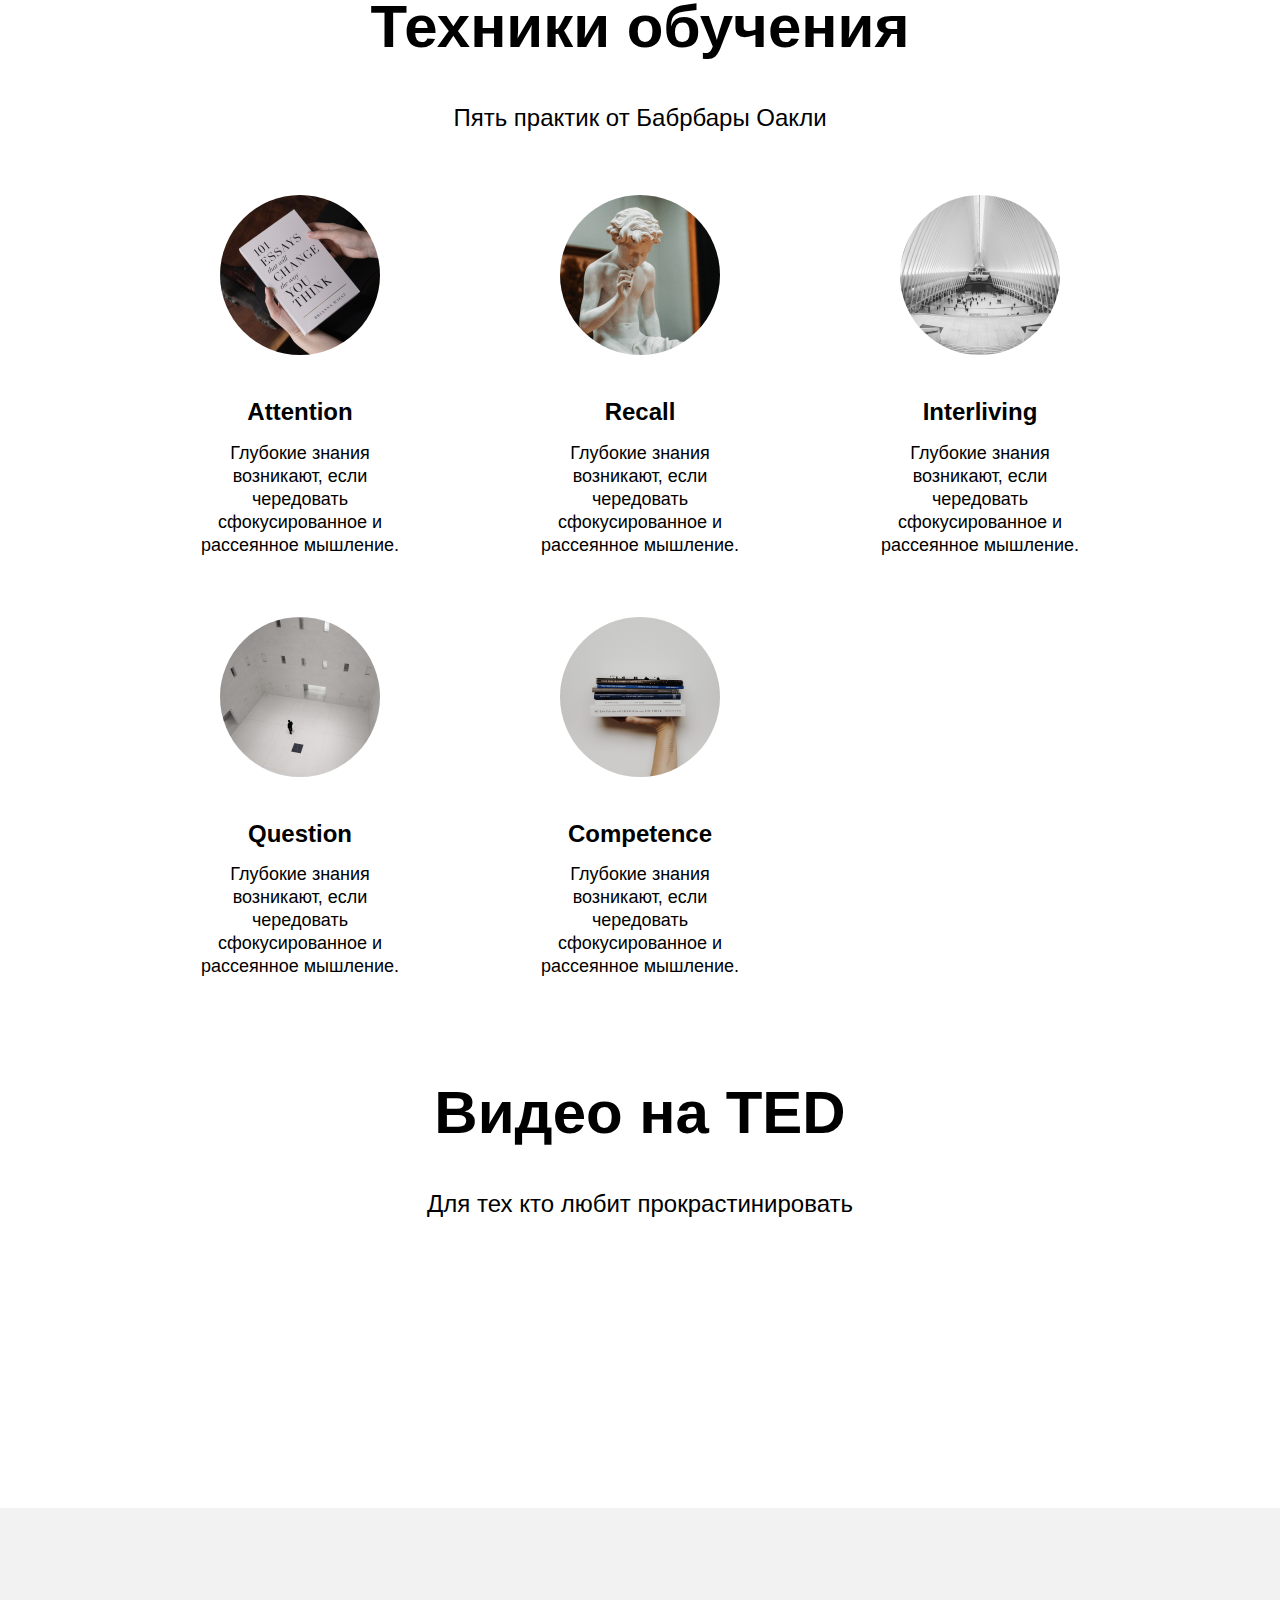
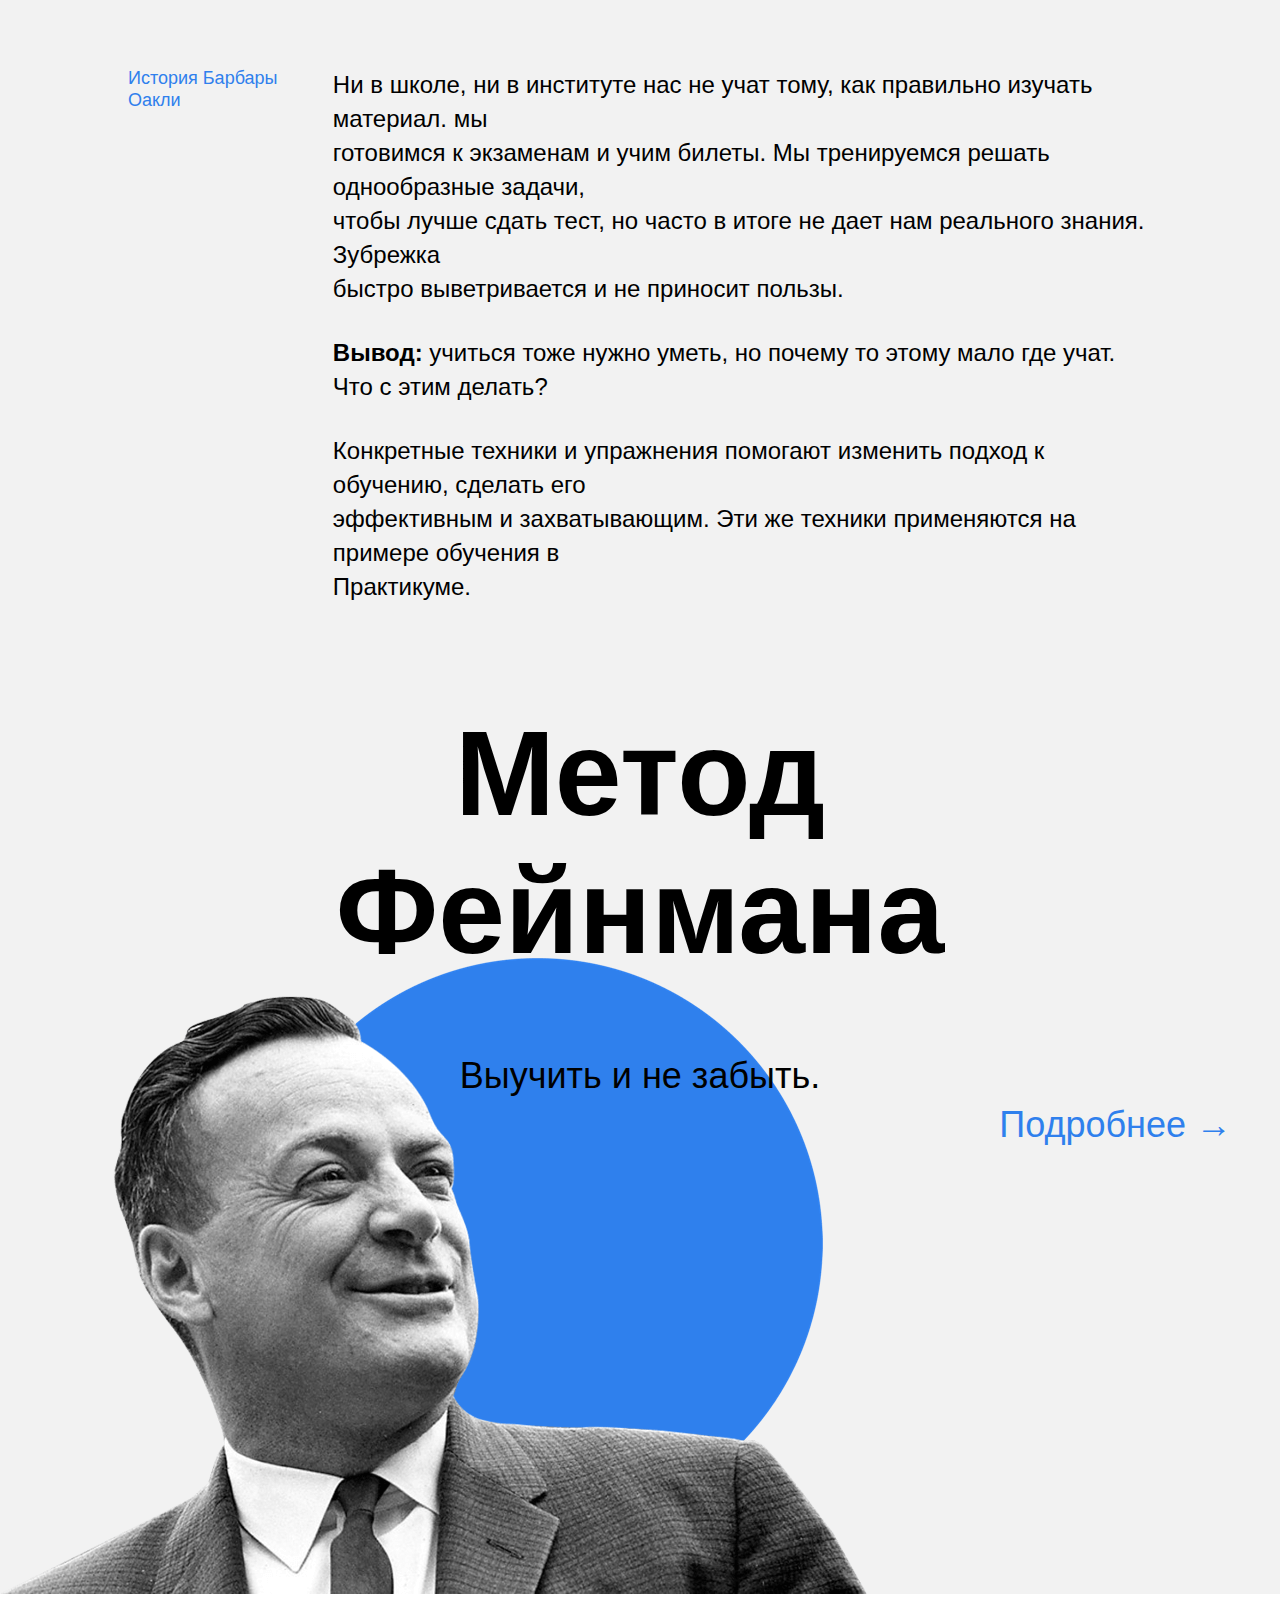
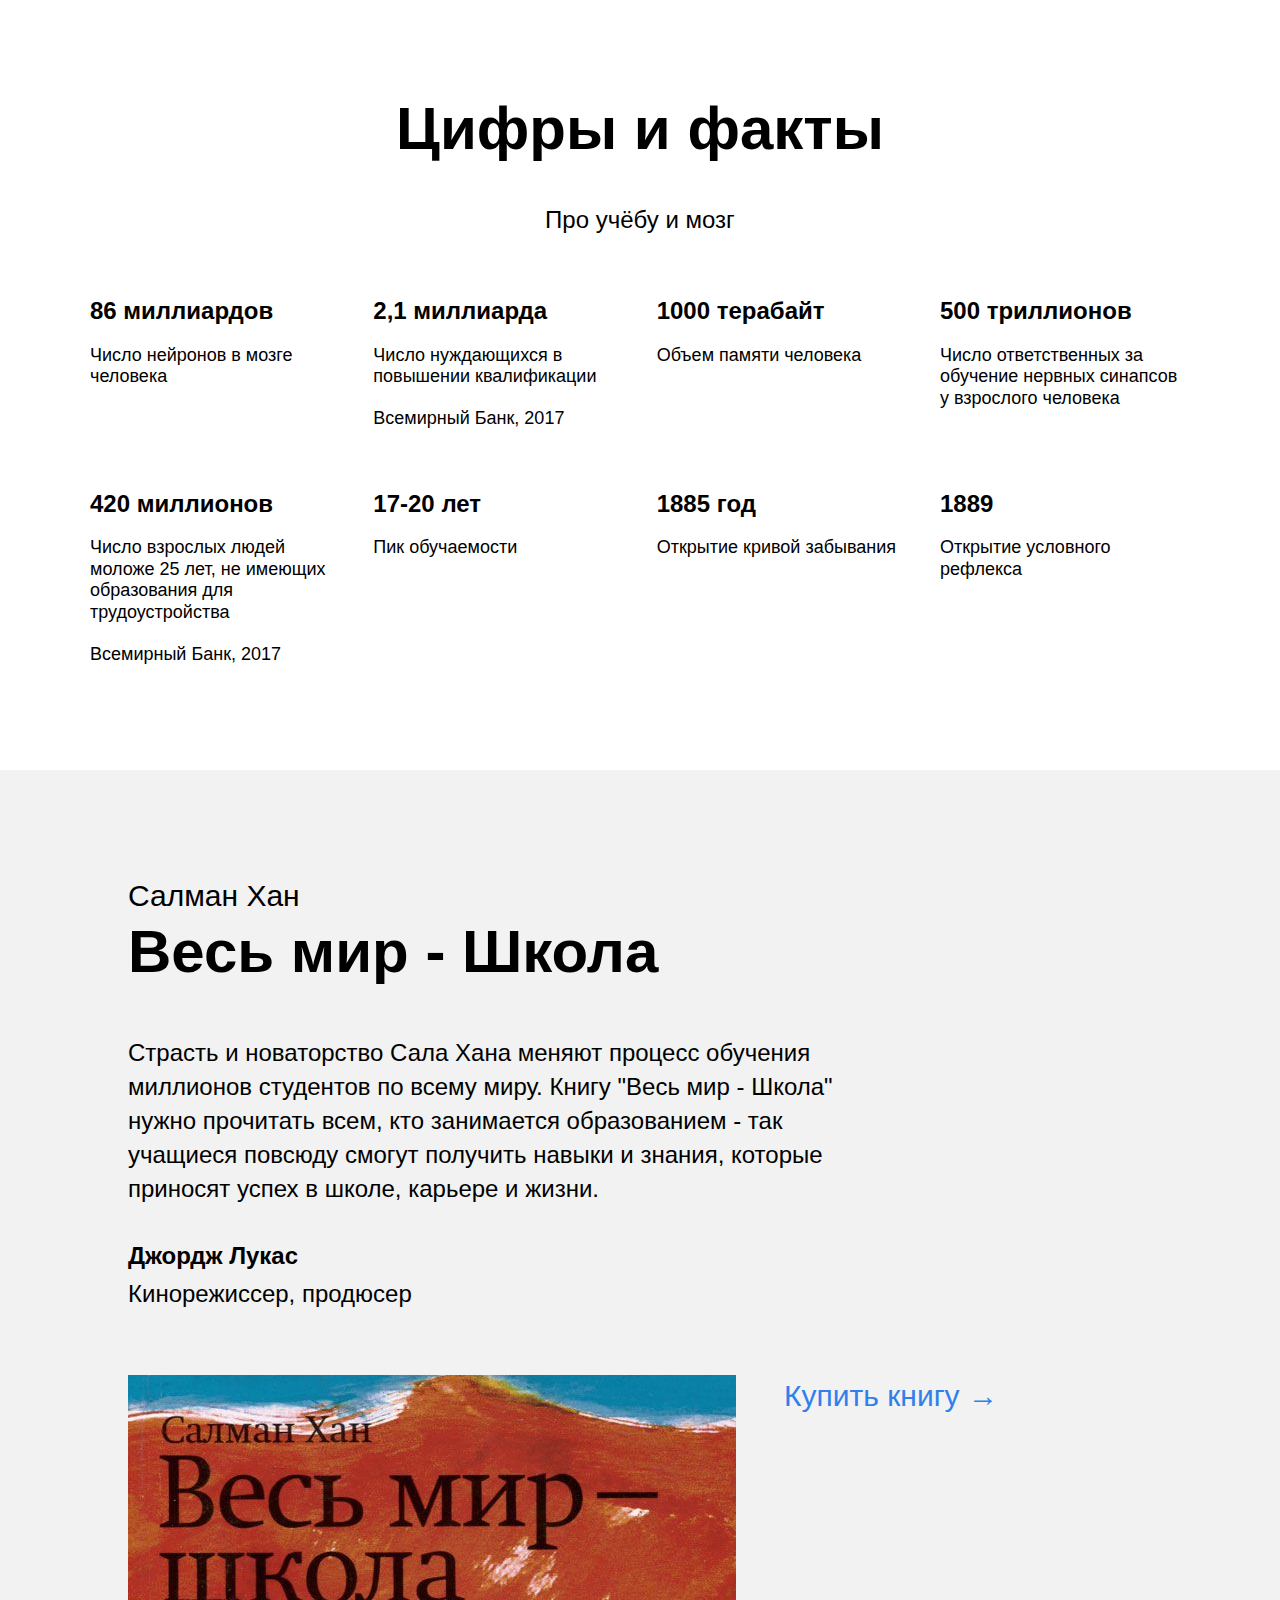
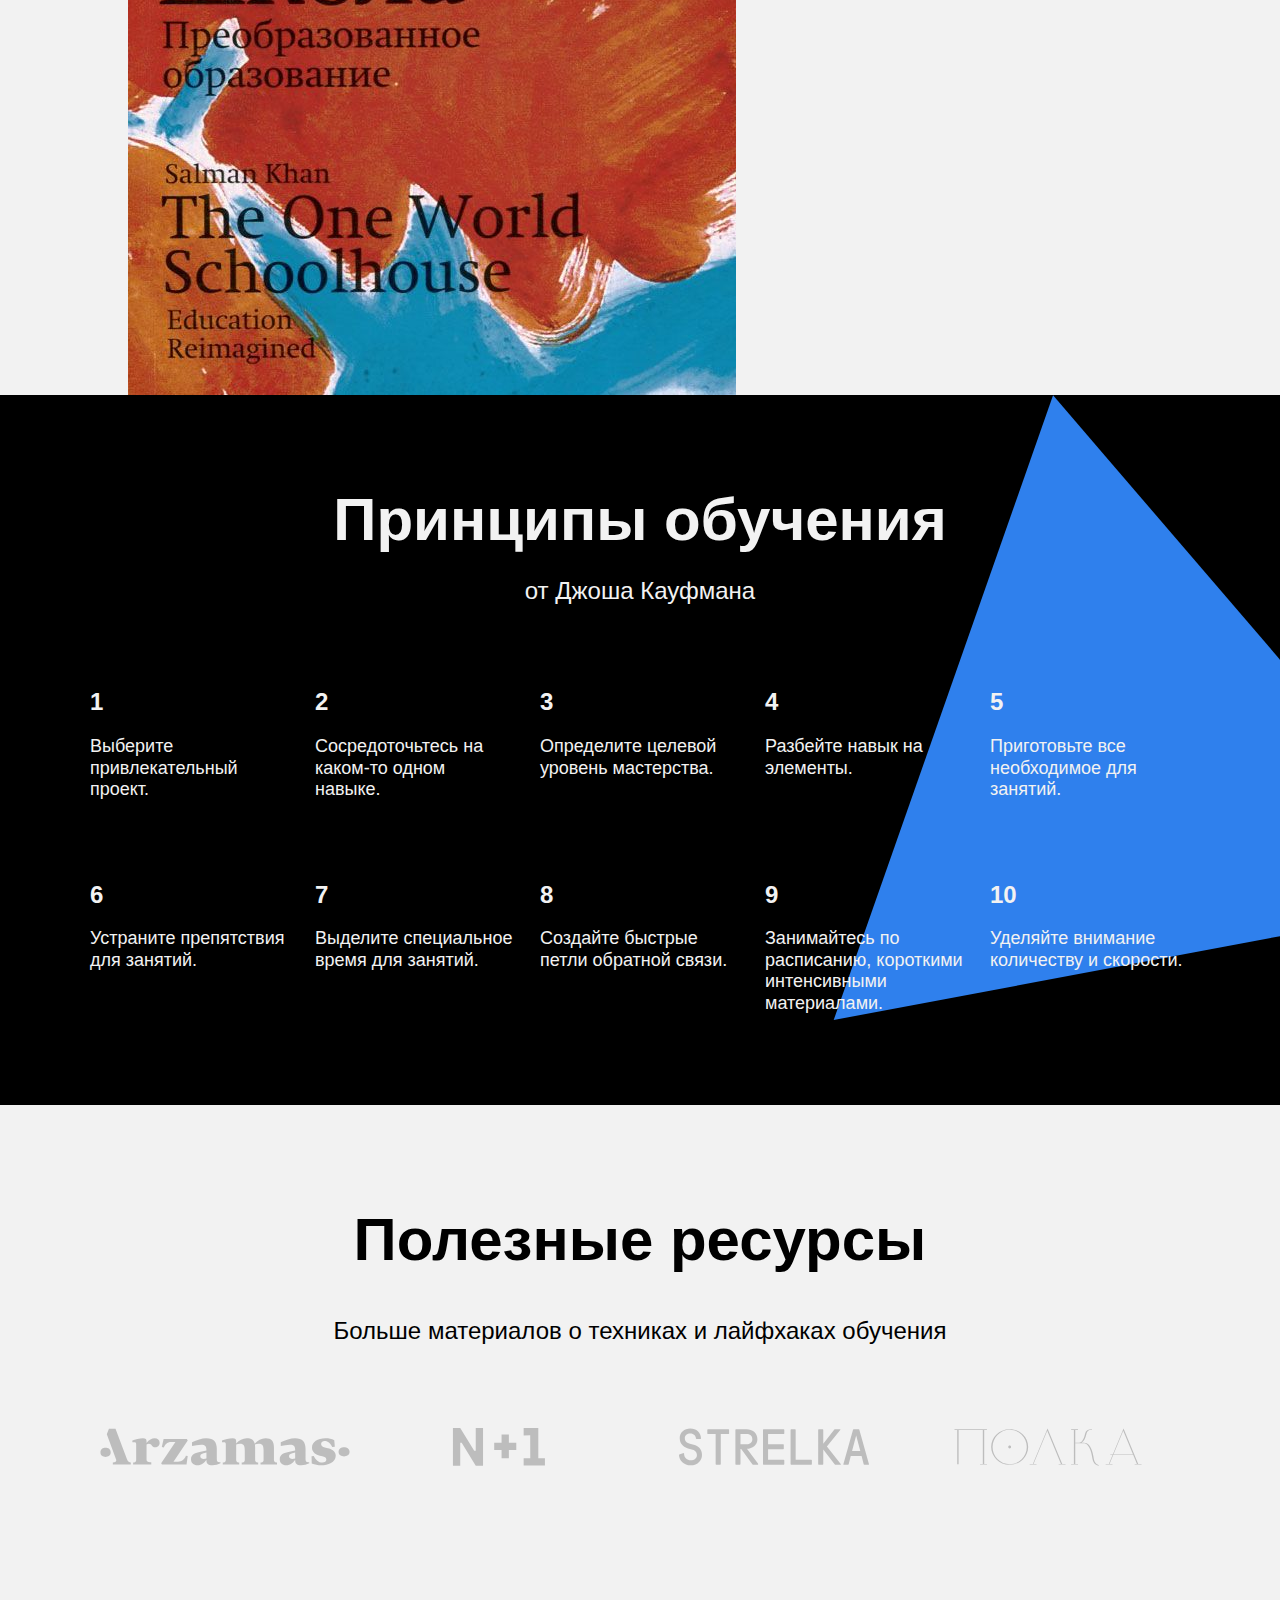
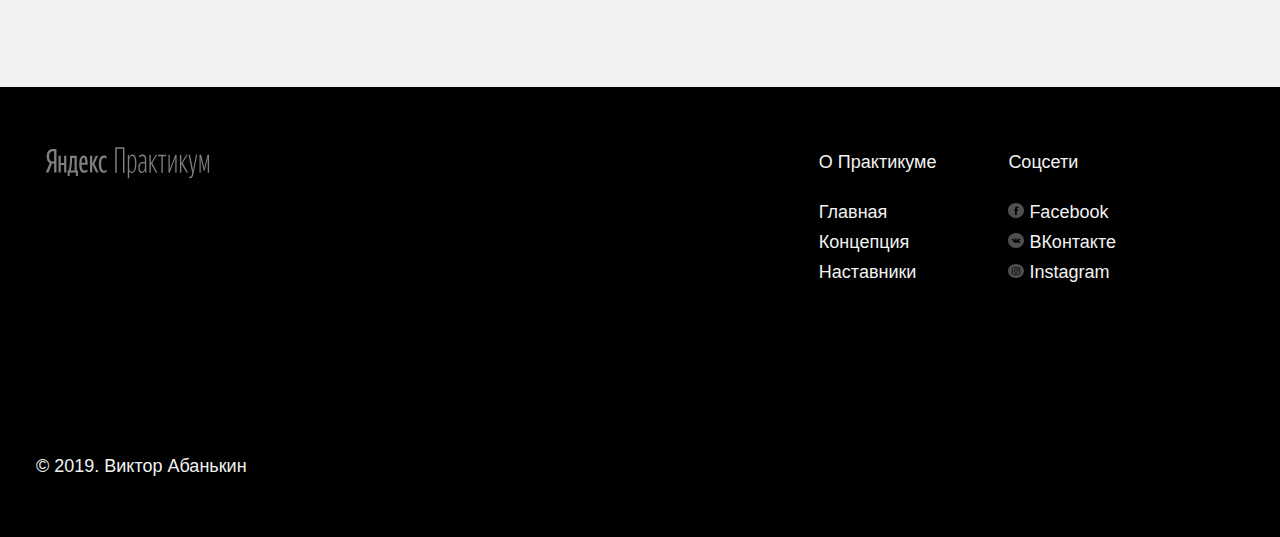
==== commit cdd368e1: "fix: khan__book-container.css" ====
--- a/index.html
+++ b/index.html
@@ -256,7 +256,6 @@
                     <div class="khan__book-pic">
                         <img src="images/khan-book.jpg" alt="jopa">
                     </div>
-<!--                    <img src="images/khan-book.jpg" alt="" class="khan__book-pic">-->
                     <a href="#" class="khan__buy-link">Купить книгу &rarr;</a>
                 </div>
             </div>
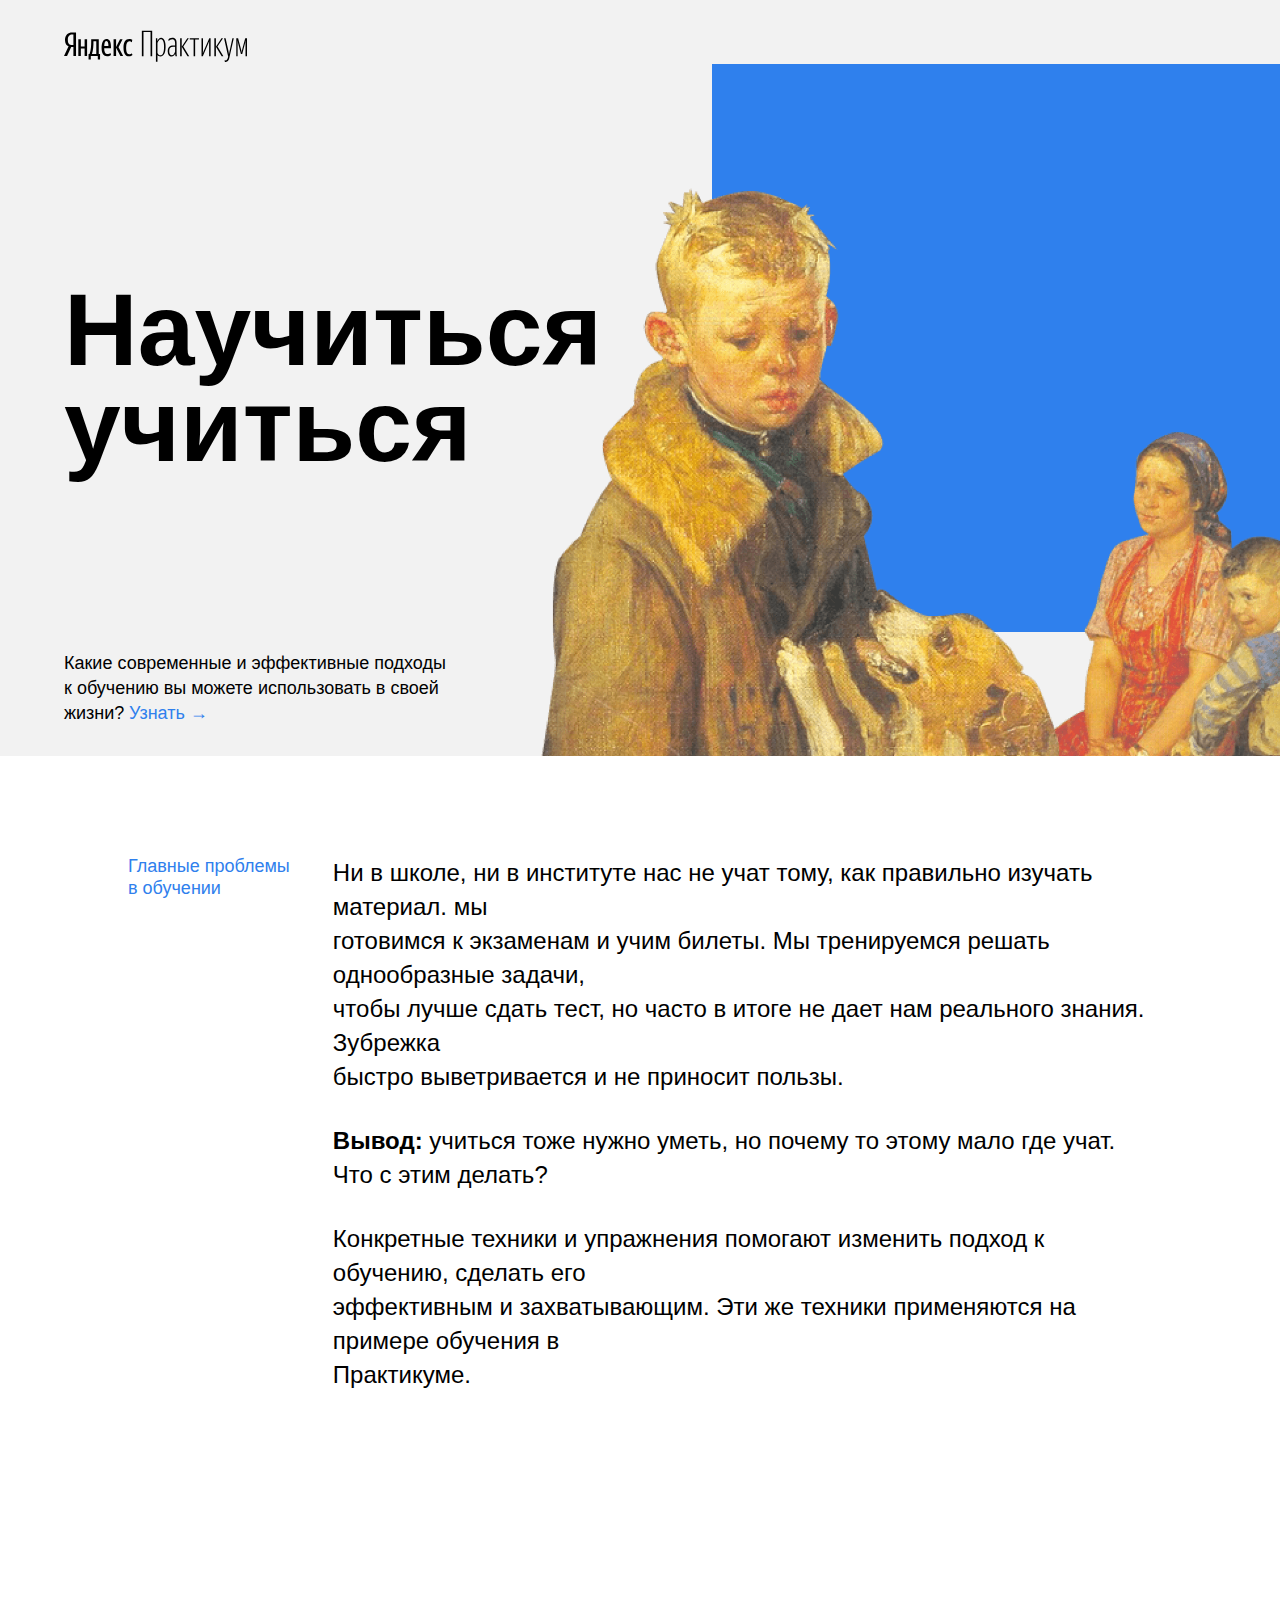
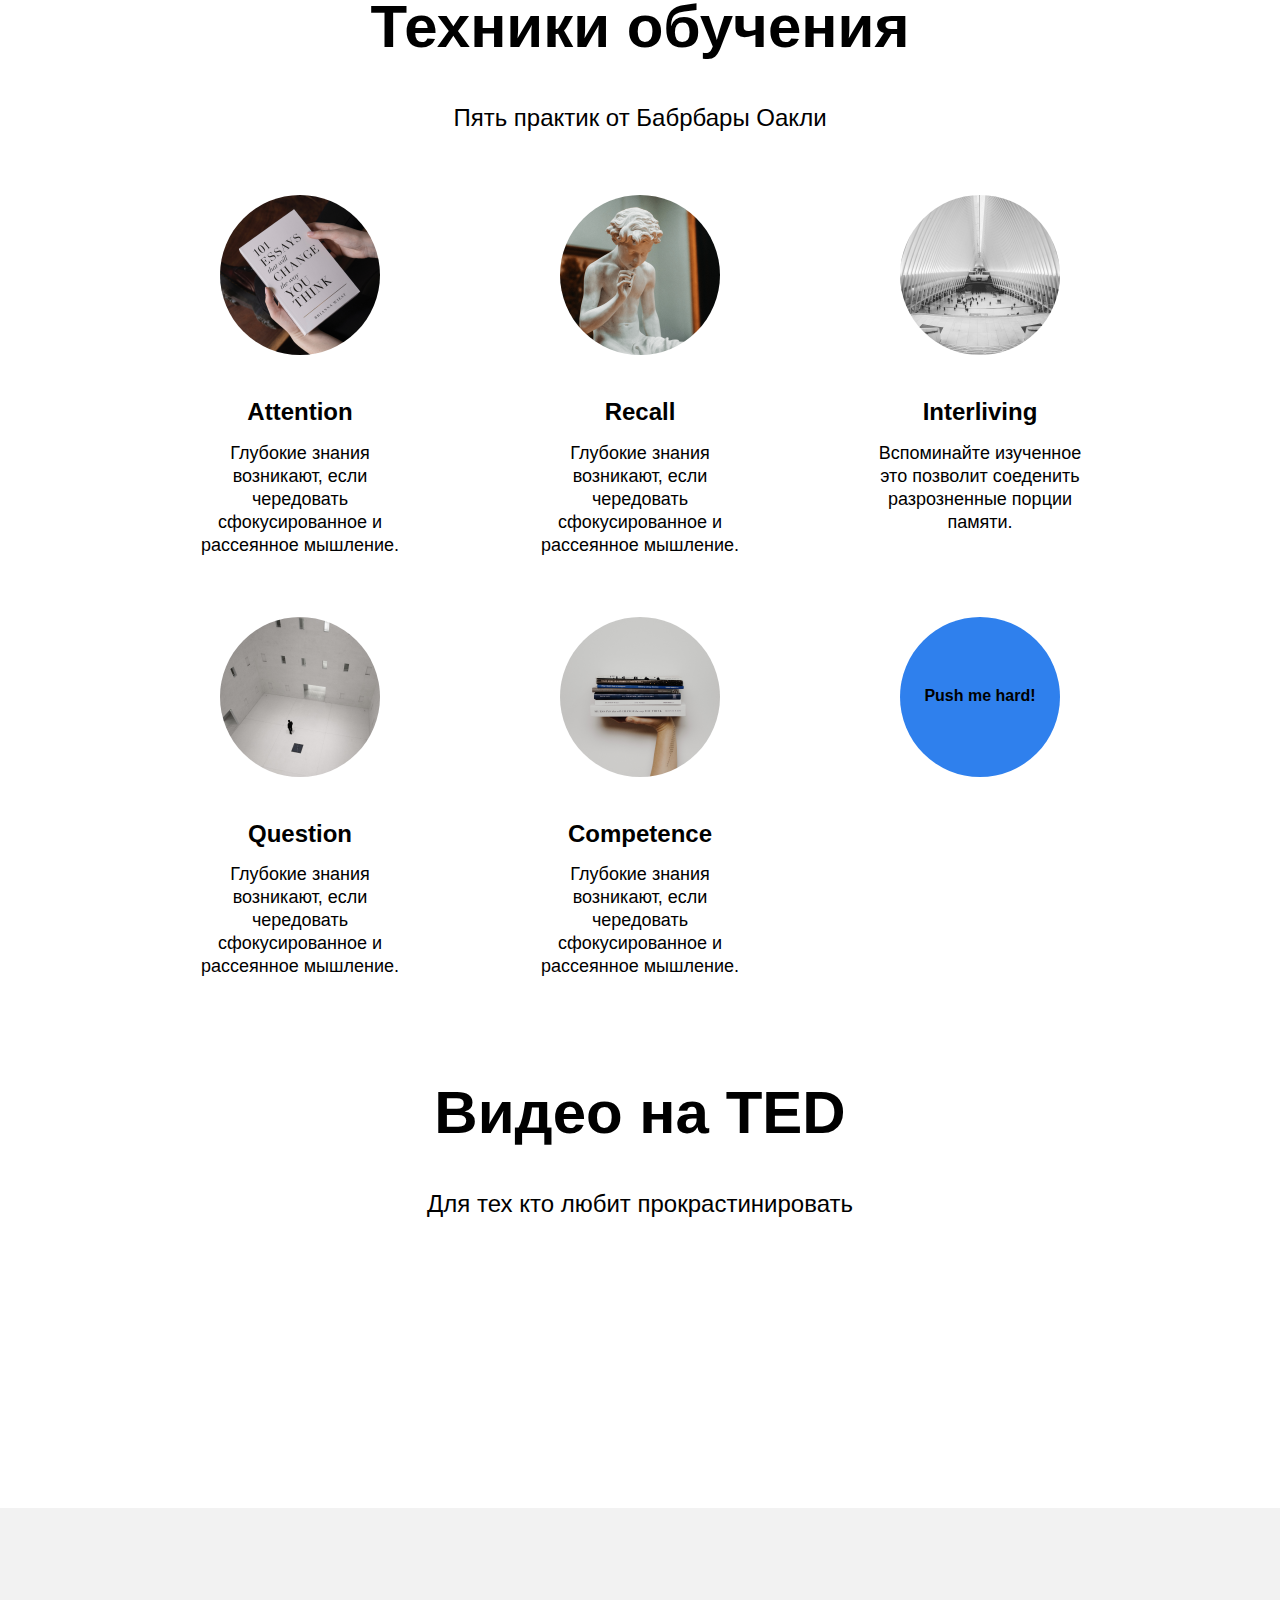
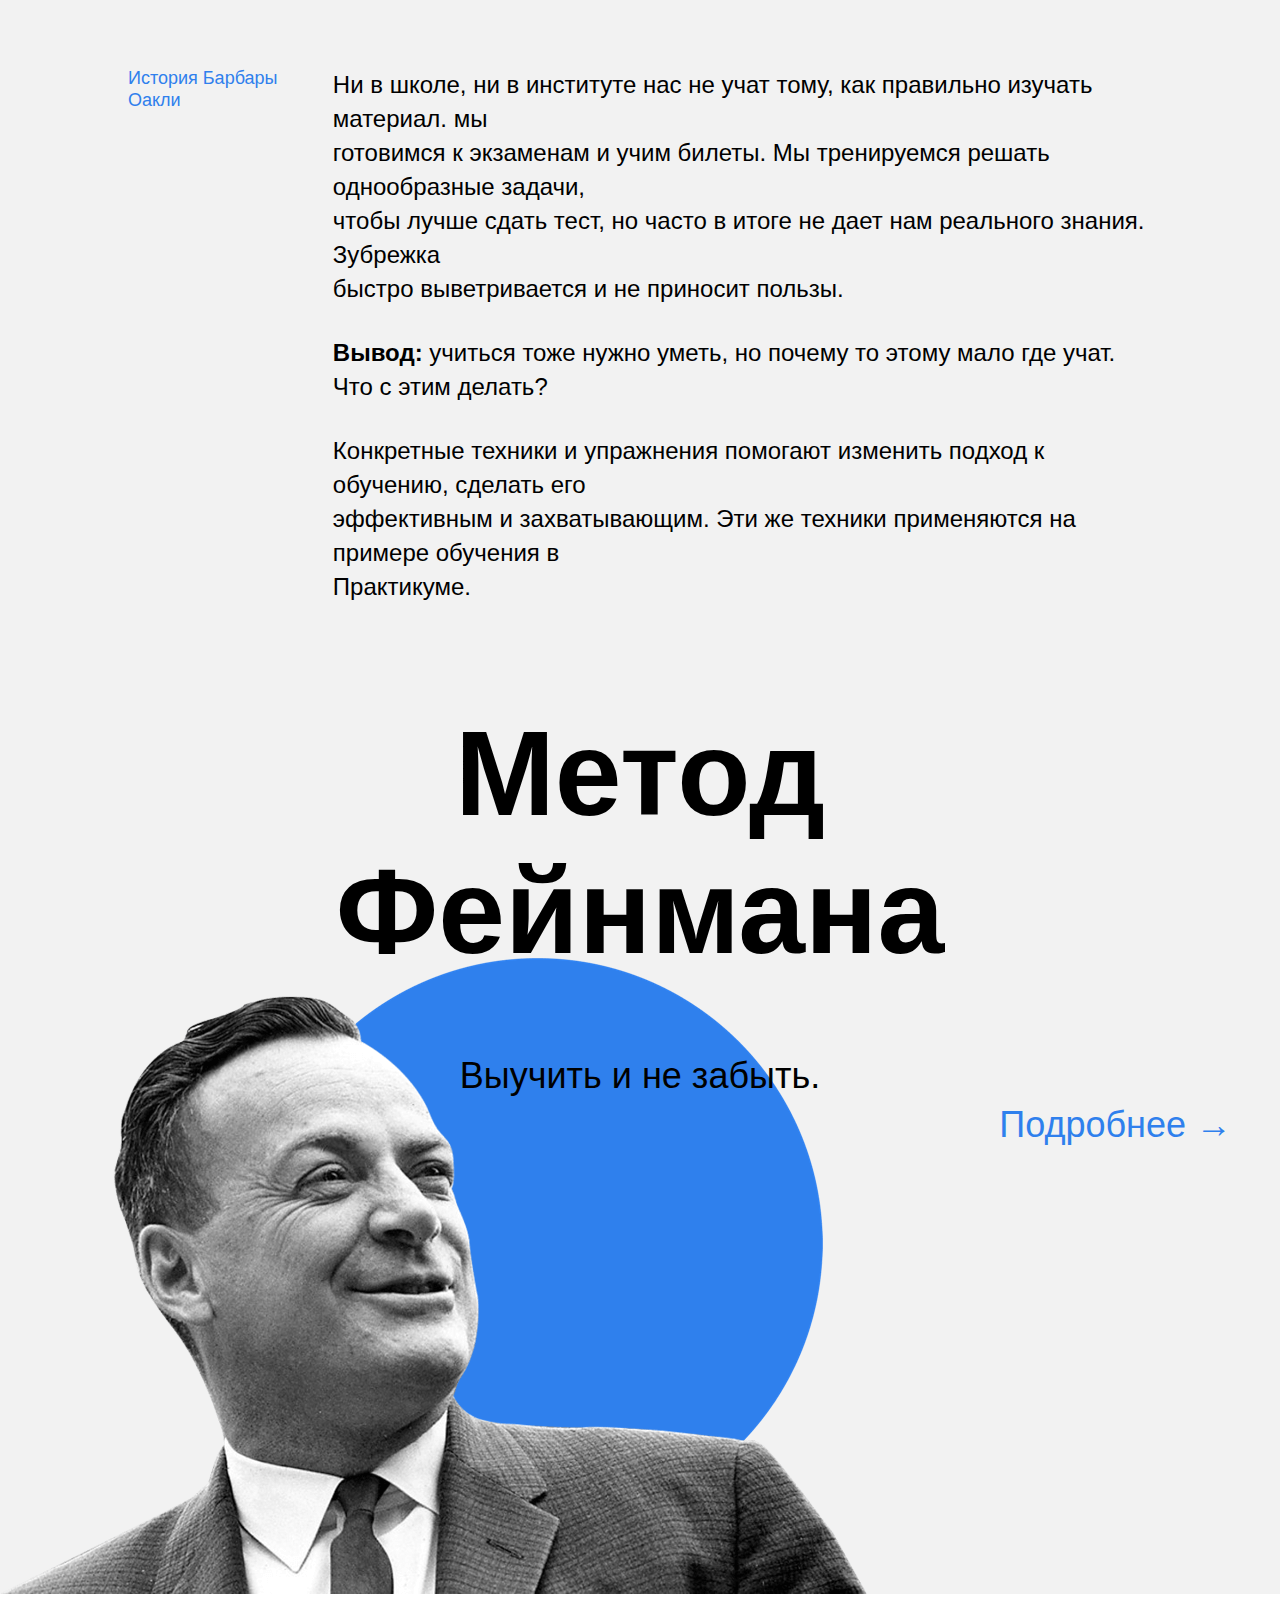
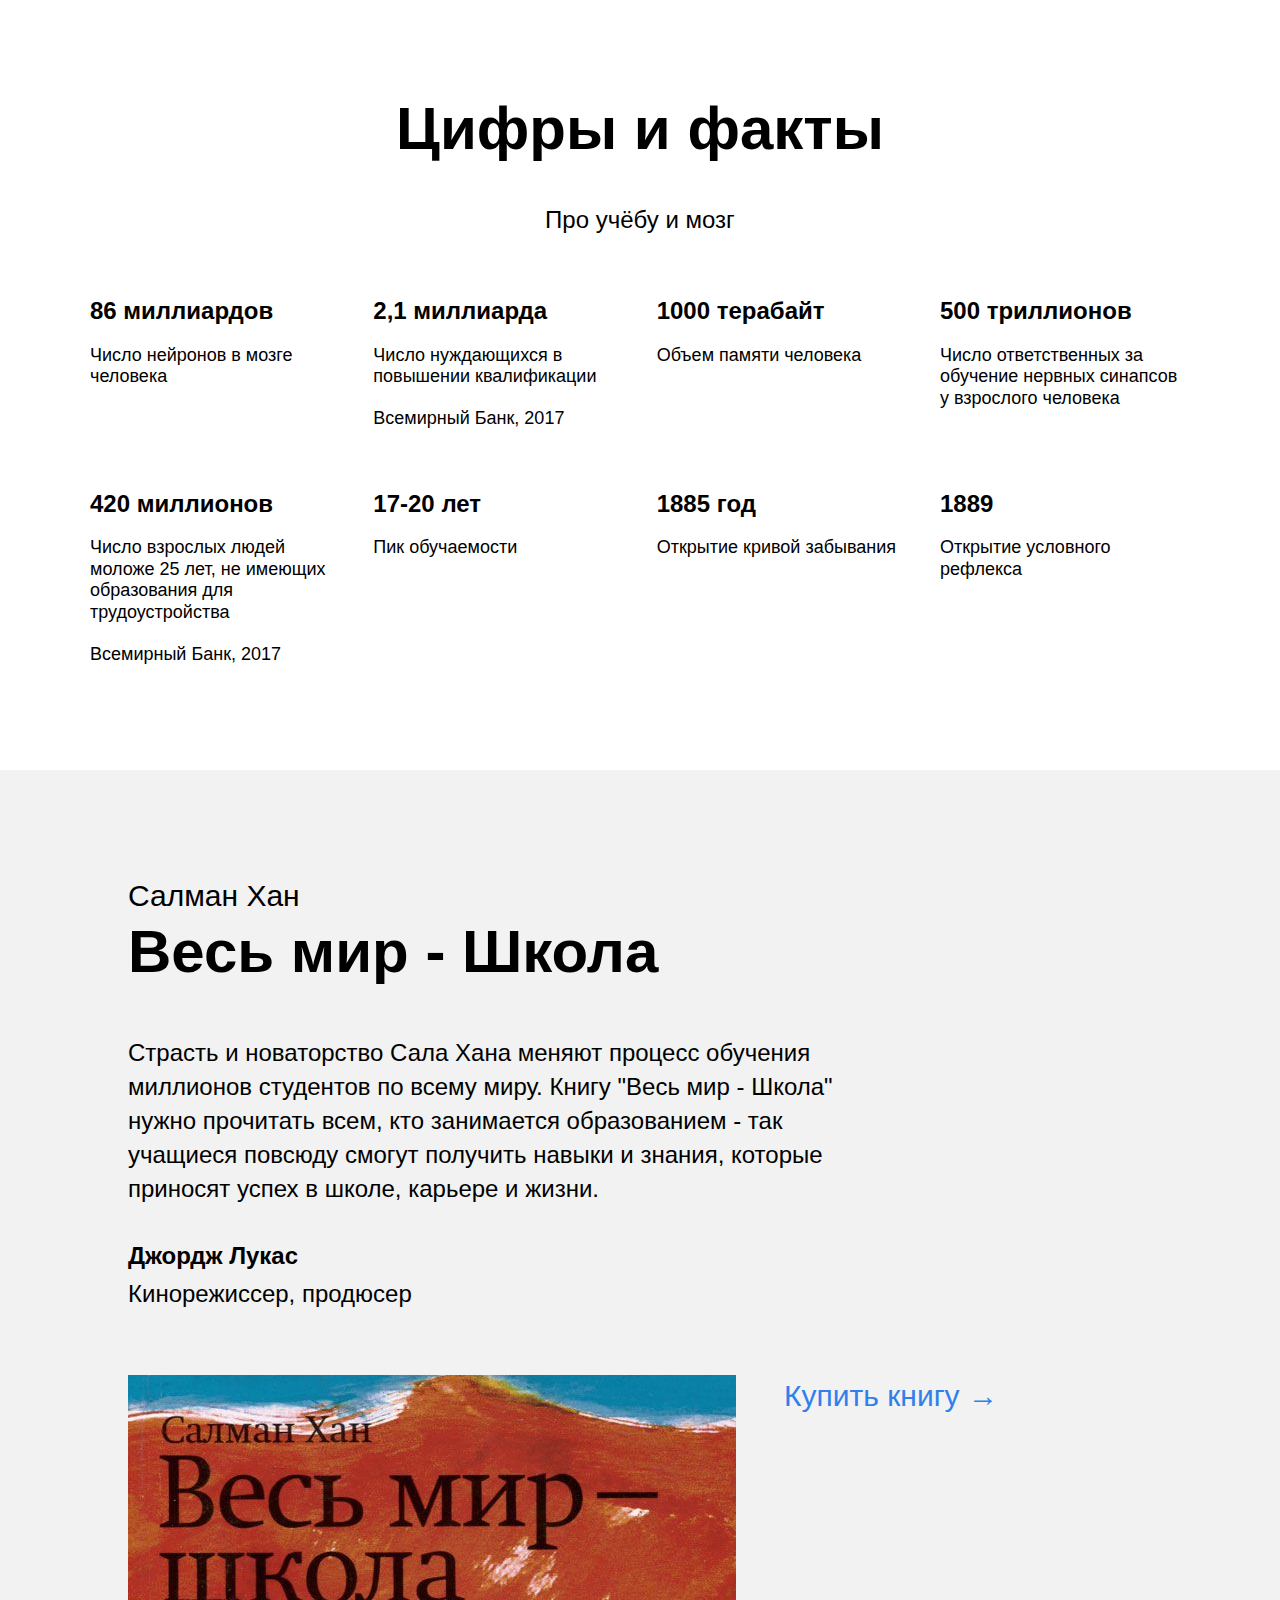
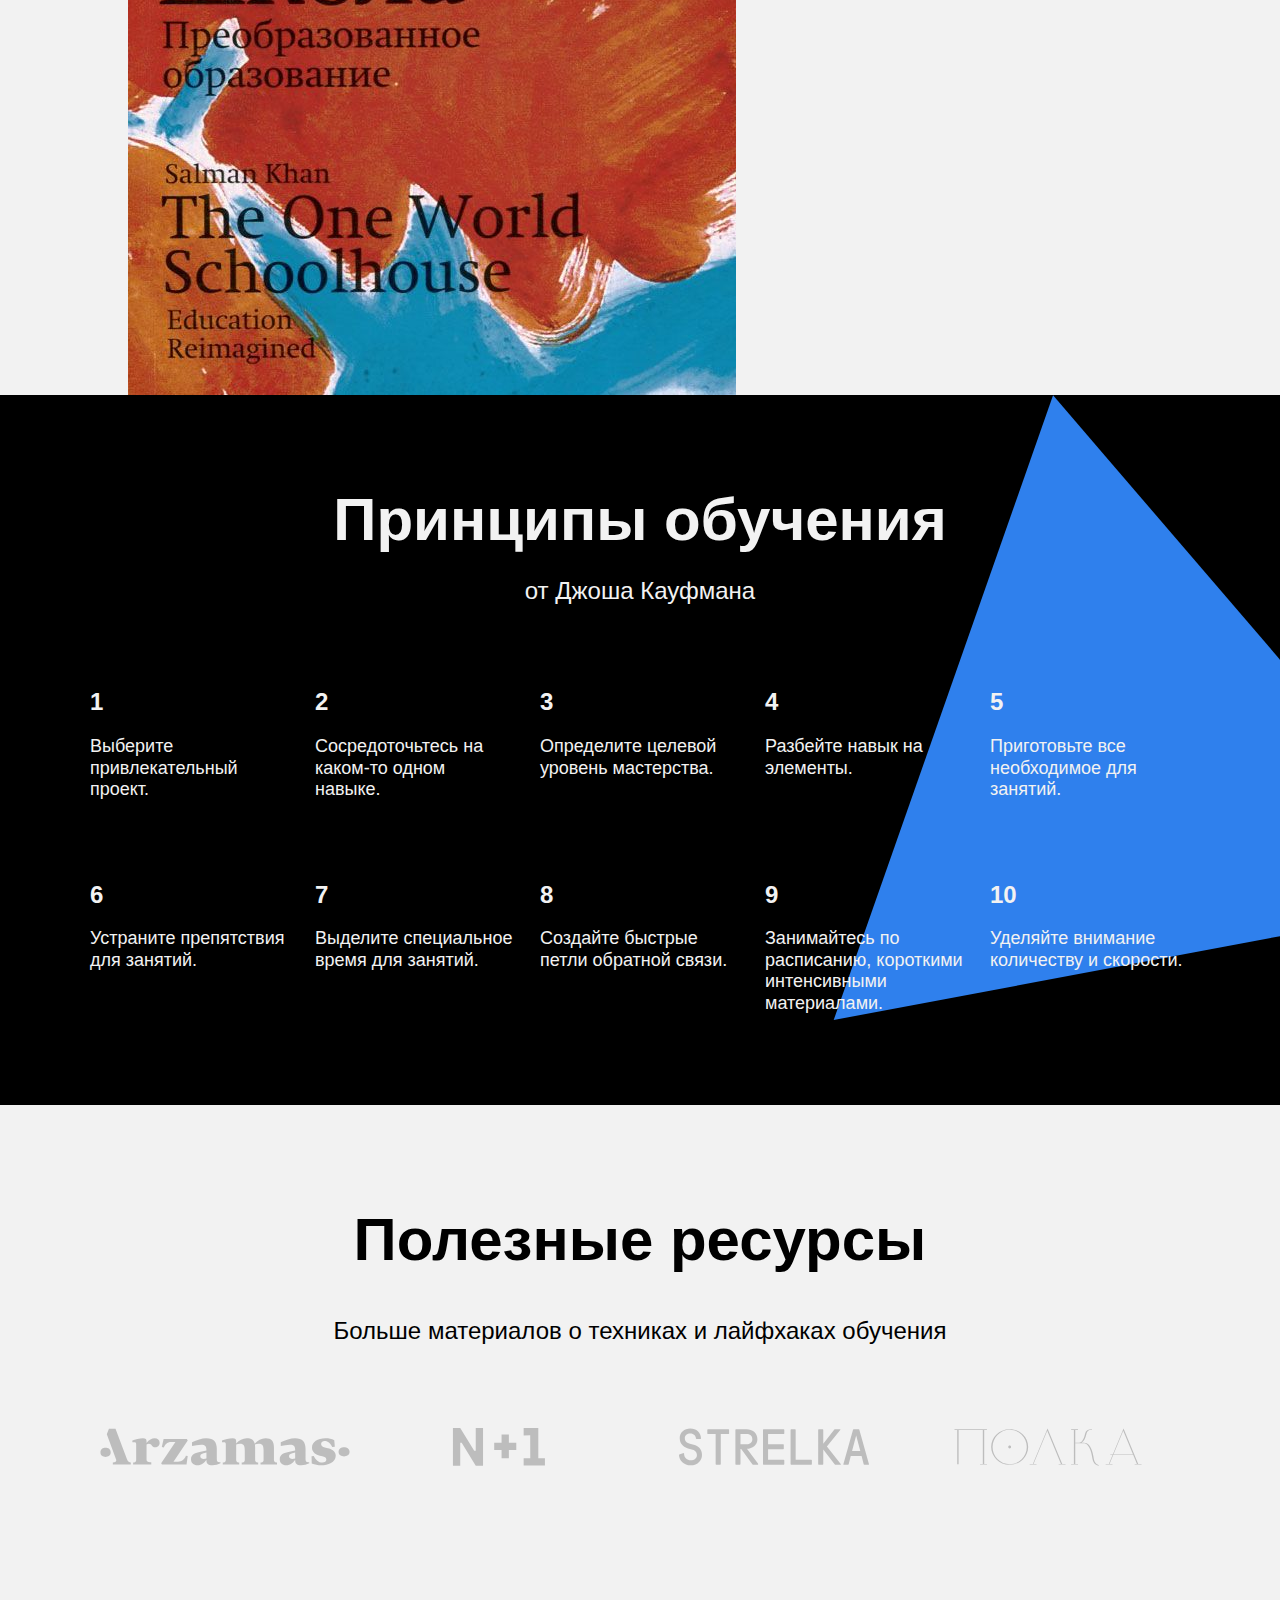
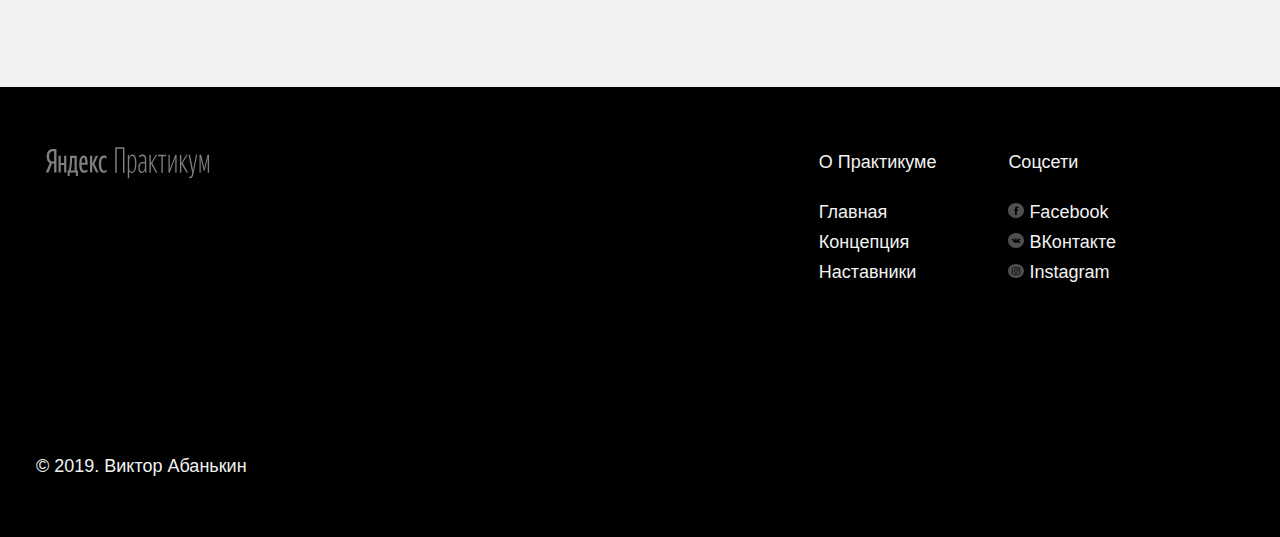
==== commit 0354da73: "feat: script for change images and titles" ====
--- a/index.html
+++ b/index.html
@@ -1,434 +1,435 @@
 <!DOCTYPE html>
 <html lang="en">
 <head>
-    <meta charset="UTF-8">
-    <link rel="stylesheet" type="text/css" href="index.css"/>
-
-    <title>Title</title>
+  <meta charset="UTF-8">
+  <link rel="stylesheet" type="text/css" href="index.css"/>
+  <title>Title</title>
 </head>
 <body>
 
 <div class="page">
 
-    <header class="header">
-        <img class="logo logo_place_header" src="images/logo.svg" alt="jopa">
-        <div class="header__title">
-            Научиться<br>учиться
-        </div>
-        <div class="header__subtitle">
-            Какие современные и эффективные подходы<br>
-            к обучению вы можете использовать в своей<br>
-            жизни? <a class="header__link" href="#">Узнать &rarr;</a>
-        </div>
-        <div class="header__main-illustration"></div>
-        <div class="header__square-pic rotation"></div>
-    </header>
-
-    <main class="content">
-
-        <section class="description">
-            <div class="two-columns">
-                <h5 class="two-columns__brief">Главные проблемы<br>
-                    в обучении
-                </h5>
-                <div class="two-columns__main-text">
-                    <p class="two-columns__paragraph">
-                        Ни в школе, ни в институте нас не учат тому, как правильно изучать материал. мы <br>
-                        готовимся к экзаменам и учим билеты. Мы тренируемся решать однообразные задачи, <br>
-                        чтобы лучше сдать тест, но часто в итоге не дает нам реального знания. Зубрежка <br>
-                        быстро выветривается и не приносит пользы.
-                    </p>
-                    <p class="two-columns__paragraph">
+
+  <header class="header">
+    <img class="logo logo_place_header" src="images/logo.svg" alt="jopa">
+    <div class="header__title">
+      Научиться<br>учиться
+    </div>
+    <div class="header__subtitle">
+      Какие современные и эффективные подходы<br>
+      к обучению вы можете использовать в своей<br>
+      жизни? <a class="header__link" href="#">Узнать &rarr;</a>
+    </div>
+    <div class="header__main-illustration"></div>
+    <div class="header__square-pic rotation"></div>
+  </header>
+
+  <main class="content">
+
+    <section class="description">
+      <div class="two-columns">
+        <h5 class="two-columns__brief">Главные проблемы<br>
+          в обучении
+        </h5>
+        <div class="two-columns__main-text">
+          <p class="two-columns__paragraph">
+            Ни в школе, ни в институте нас не учат тому, как правильно изучать материал. мы <br>
+            готовимся к экзаменам и учим билеты. Мы тренируемся решать однообразные задачи, <br>
+            чтобы лучше сдать тест, но часто в итоге не дает нам реального знания. Зубрежка <br>
+            быстро выветривается и не приносит пользы.
+          </p>
+          <p class="two-columns__paragraph">
                             <span class="two_columns__span-accent">Вывод:
                             </span>
-                        учиться тоже нужно уметь, но почему то этому мало где учат. Что с этим делать?
-                    </p>
-                    <p class="two-columns__paragraph">Конкретные техники и
-                        упражнения помогают изменить подход к обучению, сделать его <br>
-                        эффективным и захватывающим. Эти же техники применяются на примере обучения в <br>
-                        Практикуме.
-                </div>
-            </div>
-        </section>
-
-        <section class="techniques">
-            <h1 class="section-title">Техники обучения</h1>
-            <h2 class="section-subtitle">Пять практик от Бабрбары Оакли</h2>
-            <div class="cards">
-                <div class="cards__item">
-                    <img src="images/cards-attention.png" alt="jopa" class="cards__image">
-                    <h3 class="cards__title">Attention</h3>
-                    <p class="cards__description">
-                        Глубокие знания<br>
-                        возникают, если<br>
-                        чередовать<br>
-                        сфокусированное и<br>
-                        рассеянное мышление.
-                    </p>
-                </div>
-                <div class="cards__item">
-                    <img src="images/cards-recall.png" alt="jopa" class="cards__image">
-                    <h3 class="cards__title">Recall</h3>
-                    <p class="cards__description">
-                        Глубокие знания<br>
-                        возникают, если<br>
-                        чередовать<br>
-                        сфокусированное и<br>
-                        рассеянное мышление.
-                    </p>
-                </div>
-                <div class="cards__item">
-                    <img src="images/cards-interliving.png" alt="jopa" class="cards__image">
-                    <h3 class="cards__title">Interliving</h3>
-                    <p class="cards__description">
-                        Глубокие знания<br>
-                        возникают, если<br>
-                        чередовать<br>
-                        сфокусированное и<br>
-                        рассеянное мышление.
-                    </p>
-                </div>
-                <div class="cards__item">
-                    <img src="images/cards-question.png" alt="jopa" class="cards__image">
-                    <h3 class="cards__title">Question</h3>
-                    <p class="cards__description">
-                        Глубокие знания<br>
-                        возникают, если<br>
-                        чередовать<br>
-                        сфокусированное и<br>
-                        рассеянное мышление.
-                    </p>
-                </div>
-                <div class="cards__item">
-                    <img src="images/cards-competence.png" alt="jopa" class="cards__image">
-                    <h3 class="cards__title">Competence</h3>
-                    <p class="cards__description">
-                        Глубокие знания<br>
-                        возникают, если<br>
-                        чередовать<br>
-                        сфокусированное и<br>
-                        рассеянное мышление.
-                    </p>
-                </div>
-
-            </div>
-        </section>
-
-        <section class="video">
-            <h1 class="section-title">Видео на TED</h1>
-            <h2 class="section-subtitle">Для тех кто любит прокрастинировать</h2>
-            <div class="video__iframes">
-                <iframe class="video__iframe"
-                        src="https://www.youtube.com/embed/5MgBikgcWnY">
-                </iframe>
-                <iframe class="video__iframe"
-                        src="https://www.youtube.com/embed/arj7oStGLkU">
-                </iframe>
-            </div>
-        </section>
-
-        <section class="oakley">
-            <div class="two-columns">
-                <h5 class="two-columns__brief">История Барбары<br>
-                    Оакли
-                </h5>
-                <div class="two-columns__main-text">
-                    <p class="two-columns__paragraph">
-                        Ни в школе, ни в институте нас не учат тому, как правильно изучать материал. мы <br>
-                        готовимся к экзаменам и учим билеты. Мы тренируемся решать однообразные задачи, <br>
-                        чтобы лучше сдать тест, но часто в итоге не дает нам реального знания. Зубрежка <br>
-                        быстро выветривается и не приносит пользы.
-                    </p>
-                    <p class="two-columns__paragraph">
+            учиться тоже нужно уметь, но почему то этому мало где учат. Что с этим делать?
+          </p>
+          <p class="two-columns__paragraph">Конкретные техники и
+            упражнения помогают изменить подход к обучению, сделать его <br>
+            эффективным и захватывающим. Эти же техники применяются на примере обучения в <br>
+            Практикуме.
+        </div>
+      </div>
+    </section>
+
+    <section class="techniques">
+      <h1 class="section-title">Техники обучения</h1>
+      <h2 class="section-subtitle">Пять практик от Бабрбары Оакли</h2>
+      <div class="cards">
+        <div class="cards__item">
+          <img src="images/cards-attention.png" alt="jopa" class="cards__image">
+          <h3 class="cards__title">Attention</h3>
+          <p class="cards__description">
+            Глубокие знания<br>
+            возникают, если<br>
+            чередовать<br>
+            сфокусированное и<br>
+            рассеянное мышление.
+          </p>
+        </div>
+        <div class="cards__item">
+          <img src="images/cards-recall.png" alt="jopa" class="cards__image">
+          <h3 class="cards__title">Recall</h3>
+          <p class="cards__description">
+            Глубокие знания<br>
+            возникают, если<br>
+            чередовать<br>
+            сфокусированное и<br>
+            рассеянное мышление.
+          </p>
+        </div>
+        <div class="cards__item">
+          <img src="images/cards-interliving.png" alt="jopa" class="cards__image">
+          <h3 class="cards__title">Interliving</h3>
+          <p class="cards__description">
+            Вспоминайте изученное<br>
+            это позволит соеденить<br>
+            разрозненные порции<br>
+            памяти.<br>
+          </p>
+        </div>
+        <div class="cards__item">
+          <img src="images/cards-question.png" alt="jopa" class="cards__image">
+          <h3 class="cards__title">Question</h3>
+          <p class="cards__description">
+            Глубокие знания<br>
+            возникают, если<br>
+            чередовать<br>
+            сфокусированное и<br>
+            рассеянное мышление.
+          </p>
+        </div>
+        <div class="cards__item">
+          <img src="images/cards-competence.png" alt="jopa" class="cards__image">
+          <h3 class="cards__title">Competence</h3>
+          <p class="cards__description">
+            Глубокие знания<br>
+            возникают, если<br>
+            чередовать<br>
+            сфокусированное и<br>
+            рассеянное мышление.
+          </p>
+        </div>
+        <button class="button">
+          Push me hard!
+        </button>
+      </div>
+    </section>
+
+    <section class="video">
+      <h1 class="section-title">Видео на TED</h1>
+      <h2 class="section-subtitle">Для тех кто любит прокрастинировать</h2>
+      <div class="video__iframes">
+        <iframe class="video__iframe"
+                src="https://www.youtube.com/embed/5MgBikgcWnY">
+        </iframe>
+        <iframe class="video__iframe"
+                src="https://www.youtube.com/embed/arj7oStGLkU">
+        </iframe>
+      </div>
+    </section>
+
+    <section class="oakley">
+      <div class="two-columns">
+        <h5 class="two-columns__brief">История Барбары<br>
+          Оакли
+        </h5>
+        <div class="two-columns__main-text">
+          <p class="two-columns__paragraph">
+            Ни в школе, ни в институте нас не учат тому, как правильно изучать материал. мы <br>
+            готовимся к экзаменам и учим билеты. Мы тренируемся решать однообразные задачи, <br>
+            чтобы лучше сдать тест, но часто в итоге не дает нам реального знания. Зубрежка <br>
+            быстро выветривается и не приносит пользы.
+          </p>
+          <p class="two-columns__paragraph">
                             <span class="two_columns__span-accent">Вывод:
                             </span>
-                        учиться тоже нужно уметь, но почему то этому мало где учат. Что с этим делать?
-                    </p>
-                    <p class="two-columns__paragraph">Конкретные техники и
-                        упражнения помогают изменить подход к обучению, сделать его <br>
-                        эффективным и захватывающим. Эти же техники применяются на примере обучения в <br>
-                        Практикуме.
-                </div>
-            </div>
-        </section>
-
-        <section class="feynman">
-            <h1 class="feynman__title">Метод Фейнмана</h1>
-            <h2 class="feynman__subtitle">Выучить и не забыть.</h2>
-            <a class="feynman__link" href="#">Подробнее &rarr;</a>
-        </section>
-
-        <section class="digits">
-            <h1 class="section-title">
-                Цифры и факты
-            </h1>
-            <h2 class="section-subtitle">
-                Про учёбу и мозг
-            </h2>
-            <div class="table">
-                <div class="table__cell table__cell_size">
-                    <h3 class="table__heading">86 миллиардов</h3>
-                    <div class="table__text">
-                        <p class="table__cell">
-                            Число нейронов в мозге<br>человека
-                        </p>
-                    </div>
-                </div>
-                <div class="table__cell">
-                    <h3 class="table__heading">2,1 миллиарда</h3>
-                    <div class="table__text">
-                        <p class="table__cell">
-                            Число нуждающихся в<br>повышении квалификации
-                        </p>
-                        <p class="table__cell">
-                            Всемирный Банк, 2017
-                        </p>
-                    </div>
-                </div>
-                <div class="table__cell">
-                    <h3 class="table__heading">1000 терабайт</h3>
-                    <div class="table__text">
-                        <p class="table__cell">
-                            Объем памяти человека
-                        </p>
-                    </div>
-                </div>
-                <div class="table__cell table__cell_size">
-                    <h3 class="table__heading">500 триллионов</h3>
-                    <div class="table__text">
-                        <p class="table__cell">
-                            Число ответственных за<br>обучение нервных синапсов<br>у взрослого человека
-                        </p>
-                    </div>
-                </div>
-                <div class="table__cell table__cell_size">
-                    <h3 class="table__heading">420 миллионов</h3>
-                    <div class="table__text">
-                        <p class="table__cell">
-                            Число взрослых людей<br>моложе 25 лет, не имеющих<br>образования для<br>трудоустройства<br>
-                        </p>
-                        <p class="table__cell">
-                            Всемирный Банк, 2017
-                        </p>
-                    </div>
-                </div>
-                <div class="table__cell table__cell_size">
-                    <h3 class="table__heading">17-20 лет</h3>
-                    <div class="table__text">
-                        <p class="table__cell">
-                            Пик обучаемости
-                        </p>
-                    </div>
-                </div>
-                <div class="table__cell table__cell_size">
-                    <h3 class="table__heading">1885 год</h3>
-                    <div class="table__text">
-                        <p class="table__cell ">
-                            Открытие кривой забывания
-                        </p>
-                    </div>
-                </div>
-                <div class="table__cell table__cell_size">
-                    <h3 class="table__heading">1889</h3>
-                    <div class="table__text">
-                        <p class="table__cell ">
-                            Открытие условного<br>рефлекса
-                        </p>
-                    </div>
-                </div>
-            </div>
-        </section>
-
-        <section class="khan">
-            <div class="khan__container">
-                <div class="khan__author">Салман Хан</div>
-                <h1 class="khan__title">Весь мир - Школа</h1>
-                <p class="khan__quote">
-                    Страсть и новаторство Сала Хана меняют процесс обучения<br>
-                    миллионов студентов по всему миру. Книгу "Весь мир - Школа"<br>
-                    нужно прочитать всем, кто занимается образованием - так<br>
-                    учащиеся повсюду смогут получить навыки и знания, которые<br>
-                    приносят успех в школе, карьере и жизни.
-                </p>
-                <div class="khan__quote-author">Джордж Лукас</div>
-                <div class="khan__quote-author-subline">Кинорежиссер, продюсер</div>
-                <div class="khan__book-container">
-                    <div class="khan__book-pic">
-                        <img src="images/khan-book.jpg" alt="jopa">
-                    </div>
-                    <a href="#" class="khan__buy-link">Купить книгу &rarr;</a>
-                </div>
-            </div>
-        </section>
-
-        <section class="kaufman">
-            <h1 class="section-title section-title_theme_dark">
-                Принципы обучения</h1>
-            <h2 class="section-subtitle section-subtitle_theme_dark">
-                от Джоша Кауфмана</h2>
-            <div class="table table_theme_dark">
-                <div class="table__cell table__cell_theme_dark">
-                    <h3 class="table__heading table__heading_theme_dark">
-                        1
-                    </h3>
-                    <div class="table__text">
-                        <p class="table__cell table__cell_theme_dark">
-                            Выберите<br>привлекательный<br>проект.
-                        </p>
-                    </div>
-                </div>
-                <div class="table__cell table__cell_theme_dark">
-                    <h3 class="table__heading table__heading_theme_dark">
-                        2
-                    </h3>
-                    <div class="table__text">
-                        <p class="table__cell_theme_dark">
-                            Сосредоточьтесь на<br>каком-то одном<br>навыке.
-                        </p>
-                    </div>
-                </div>
-                <div class="table__cell table__cell_theme_dark">
-                    <h3 class="table__heading table__heading_theme_dark">
-                        3
-                    </h3>
-                    <div class="table__text">
-                        <p class="table__cell_theme_dark">
-                            Определите целевой<br>уровень мастерства.
-                        </p>
-                    </div>
-                </div>
-                <div class="table__cell table__cell_theme_dark">
-                    <h3 class="table__heading table__heading_theme_dark">
-                        4
-                    </h3>
-                    <div class="table__text">
-                        <p class="table__cell_theme_dark">
-                            Разбейте навык на<br>элементы.
-                        </p>
-                    </div>
-                </div>
-                <div class="table__cell table__cell_theme_dark">
-                    <h3 class="table__heading table__heading_theme_dark">
-                        5
-                    </h3>
-                    <div class="table__text">
-                        <p class="table__cell_theme_dark">
-                            Приготовьте все<br>необходимое для<br>занятий.
-                        </p>
-                    </div>
-                </div>
-                <div class="table__cell table__cell_theme_dark">
-                    <h3 class="table__heading table__heading_theme_dark">
-                        6
-                    </h3>
-                    <div class="table__text">
-                        <p class="table__cell_theme_dark">
-                            Устраните препятствия<br>для занятий.
-                        </p>
-                    </div>
-                </div>
-                <div class="table__cell table__cell_theme_dark">
-                    <h3 class="table__heading table__heading_theme_dark">
-                        7
-                    </h3>
-                    <div class="table__text">
-                        <p class="table__cell_theme_dark">
-                            Выделите специальное<br>время для занятий.
-                        </p>
-                    </div>
-                </div>
-                <div class="table__cell table__cell_theme_dark">
-                    <h3 class="table__heading table__heading_theme_dark">
-                        8
-                    </h3>
-                    <div class="table__text">
-                        <p class="table__cell_theme_dark">
-                            Создайте быстрые<br>петли обратной связи.
-                        </p>
-                    </div>
-                </div>
-                <div class="table__cell table__cell_theme_dark">
-                    <h3 class="table__heading table__heading_theme_dark">
-                        9
-                    </h3>
-                    <div class="table__text">
-                        <p class="table__cell_theme_dark">
-                            Занимайтесь по<br>расписанию, короткими<br>интенсивными<br>материалами.
-                        </p>
-                    </div>
-                </div>
-                <div class="table__cell table__cell_theme_dark">
-                    <h3 class="table__heading table__heading_theme_dark">
-                        10
-                    </h3>
-                    <div class="table__text">
-                        <p class="table__cell_theme_dark">
-                            Уделяйте внимание<br>количеству и скорости.
-                        </p>
-                    </div>
-                </div>
-
-            </div>
-            <img class="kaufman__triangle rotation" src="images/triangle.svg"
+            учиться тоже нужно уметь, но почему то этому мало где учат. Что с этим делать?
+          </p>
+          <p class="two-columns__paragraph">Конкретные техники и
+            упражнения помогают изменить подход к обучению, сделать его <br>
+            эффективным и захватывающим. Эти же техники применяются на примере обучения в <br>
+            Практикуме.
+        </div>
+      </div>
+    </section>
+
+    <section class="feynman">
+      <h1 class="feynman__title">Метод Фейнмана</h1>
+      <h2 class="feynman__subtitle">Выучить и не забыть.</h2>
+      <a class="feynman__link" href="#">Подробнее &rarr;</a>
+    </section>
+
+    <section class="digits">
+      <h1 class="section-title">
+        Цифры и факты
+      </h1>
+      <h2 class="section-subtitle">
+        Про учёбу и мозг
+      </h2>
+      <div class="table">
+        <div class="table__cell table__cell_size">
+          <h3 class="table__heading">86 миллиардов</h3>
+          <div class="table__text">
+            <p class="table__cell">
+              Число нейронов в мозге<br>человека
+            </p>
+          </div>
+        </div>
+        <div class="table__cell">
+          <h3 class="table__heading">2,1 миллиарда</h3>
+          <div class="table__text">
+            <p class="table__cell">
+              Число нуждающихся в<br>повышении квалификации
+            </p>
+            <p class="table__cell">
+              Всемирный Банк, 2017
+            </p>
+          </div>
+        </div>
+        <div class="table__cell">
+          <h3 class="table__heading">1000 терабайт</h3>
+          <div class="table__text">
+            <p class="table__cell">
+              Объем памяти человека
+            </p>
+          </div>
+        </div>
+        <div class="table__cell table__cell_size">
+          <h3 class="table__heading">500 триллионов</h3>
+          <div class="table__text">
+            <p class="table__cell">
+              Число ответственных за<br>обучение нервных синапсов<br>у взрослого человека
+            </p>
+          </div>
+        </div>
+        <div class="table__cell table__cell_size">
+          <h3 class="table__heading">420 миллионов</h3>
+          <div class="table__text">
+            <p class="table__cell">
+              Число взрослых людей<br>моложе 25 лет, не имеющих<br>образования для<br>трудоустройства<br>
+            </p>
+            <p class="table__cell">
+              Всемирный Банк, 2017
+            </p>
+          </div>
+        </div>
+        <div class="table__cell table__cell_size">
+          <h3 class="table__heading">17-20 лет</h3>
+          <div class="table__text">
+            <p class="table__cell">
+              Пик обучаемости
+            </p>
+          </div>
+        </div>
+        <div class="table__cell table__cell_size">
+          <h3 class="table__heading">1885 год</h3>
+          <div class="table__text">
+            <p class="table__cell ">
+              Открытие кривой забывания
+            </p>
+          </div>
+        </div>
+        <div class="table__cell table__cell_size">
+          <h3 class="table__heading">1889</h3>
+          <div class="table__text">
+            <p class="table__cell ">
+              Открытие условного<br>рефлекса
+            </p>
+          </div>
+        </div>
+      </div>
+    </section>
+
+    <section class="khan">
+      <div class="khan__container">
+        <div class="khan__author">Салман Хан</div>
+        <h1 class="khan__title">Весь мир - Школа</h1>
+        <p class="khan__quote">
+          Страсть и новаторство Сала Хана меняют процесс обучения<br>
+          миллионов студентов по всему миру. Книгу "Весь мир - Школа"<br>
+          нужно прочитать всем, кто занимается образованием - так<br>
+          учащиеся повсюду смогут получить навыки и знания, которые<br>
+          приносят успех в школе, карьере и жизни.
+        </p>
+        <div class="khan__quote-author">Джордж Лукас</div>
+        <div class="khan__quote-author-subline">Кинорежиссер, продюсер</div>
+        <div class="khan__book-container">
+          <div class="khan__book-pic">
+            <img src="images/khan-book.jpg" alt="jopa">
+          </div>
+          <a href="#" class="khan__buy-link">Купить книгу &rarr;</a>
+        </div>
+      </div>
+    </section>
+
+    <section class="kaufman">
+      <h1 class="section-title section-title_theme_dark">
+        Принципы обучения</h1>
+      <h2 class="section-subtitle section-subtitle_theme_dark">
+        от Джоша Кауфмана</h2>
+      <div class="table table_theme_dark">
+        <div class="table__cell table__cell_theme_dark">
+          <h3 class="table__heading table__heading_theme_dark">
+            1
+          </h3>
+          <div class="table__text">
+            <p class="table__cell table__cell_theme_dark">
+              Выберите<br>привлекательный<br>проект.
+            </p>
+          </div>
+        </div>
+        <div class="table__cell table__cell_theme_dark">
+          <h3 class="table__heading table__heading_theme_dark">
+            2
+          </h3>
+          <div class="table__text">
+            <p class="table__cell_theme_dark">
+              Сосредоточьтесь на<br>каком-то одном<br>навыке.
+            </p>
+          </div>
+        </div>
+        <div class="table__cell table__cell_theme_dark">
+          <h3 class="table__heading table__heading_theme_dark">
+            3
+          </h3>
+          <div class="table__text">
+            <p class="table__cell_theme_dark">
+              Определите целевой<br>уровень мастерства.
+            </p>
+          </div>
+        </div>
+        <div class="table__cell table__cell_theme_dark">
+          <h3 class="table__heading table__heading_theme_dark">
+            4
+          </h3>
+          <div class="table__text">
+            <p class="table__cell_theme_dark">
+              Разбейте навык на<br>элементы.
+            </p>
+          </div>
+        </div>
+        <div class="table__cell table__cell_theme_dark">
+          <h3 class="table__heading table__heading_theme_dark">
+            5
+          </h3>
+          <div class="table__text">
+            <p class="table__cell_theme_dark">
+              Приготовьте все<br>необходимое для<br>занятий.
+            </p>
+          </div>
+        </div>
+        <div class="table__cell table__cell_theme_dark">
+          <h3 class="table__heading table__heading_theme_dark">
+            6
+          </h3>
+          <div class="table__text">
+            <p class="table__cell_theme_dark">
+              Устраните препятствия<br>для занятий.
+            </p>
+          </div>
+        </div>
+        <div class="table__cell table__cell_theme_dark">
+          <h3 class="table__heading table__heading_theme_dark">
+            7
+          </h3>
+          <div class="table__text">
+            <p class="table__cell_theme_dark">
+              Выделите специальное<br>время для занятий.
+            </p>
+          </div>
+        </div>
+        <div class="table__cell table__cell_theme_dark">
+          <h3 class="table__heading table__heading_theme_dark">
+            8
+          </h3>
+          <div class="table__text">
+            <p class="table__cell_theme_dark">
+              Создайте быстрые<br>петли обратной связи.
+            </p>
+          </div>
+        </div>
+        <div class="table__cell table__cell_theme_dark">
+          <h3 class="table__heading table__heading_theme_dark">
+            9
+          </h3>
+          <div class="table__text">
+            <p class="table__cell_theme_dark">
+              Занимайтесь по<br>расписанию, короткими<br>интенсивными<br>материалами.
+            </p>
+          </div>
+        </div>
+        <div class="table__cell table__cell_theme_dark">
+          <h3 class="table__heading table__heading_theme_dark">
+            10
+          </h3>
+          <div class="table__text">
+            <p class="table__cell_theme_dark">
+              Уделяйте внимание<br>количеству и скорости.
+            </p>
+          </div>
+        </div>
+
+      </div>
+      <img class="kaufman__triangle rotation" src="images/triangle.svg"
+           alt="jopa">
+    </section>
+
+    <section class="resources">
+      <h1 class="section-title">Полезные ресурсы</h1>
+      <h2 class="section-subtitle">Больше материалов о техниках и лайфхаках обучения</h2>
+      <div class="resources__logo-zone">
+        <img src="images/logo/resources-arzamas.svg" alt="jopa" class="resources__logo">
+        <img src="images/logo/resources-n1.svg" alt="jopa" class="resources__logo">
+        <img src="images/logo/resources-strelka.svg" alt="jopa" class="resources__logo">
+        <img src="images/logo/resources-polka.svg" alt="jopa" class="resources__logo">
+      </div>
+    </section>
+  </main>
+
+  <footer class="footer">
+    <div class="footer__columns">
+      <div class="footer__column_content_copyright">
+        <img class="logo logo_place_footer" src="images/logo_white.svg" alt="jopa">
+        <div class="footer__author">
+          &copy 2019. Виктор Абанькин
+        </div>
+      </div>
+      <div class="footer__column_content_info">
+        <div class="footer__column-heading">
+          О Практикуме
+        </div>
+        <nav class="footer__column-links">
+          <a href="#" class="footer__column-link">Главная</a>
+          <a href="#" class="footer__column-link">Концепция</a>
+          <a href="#" class="footer__column-link">Наставники</a>
+        </nav>
+      </div>
+      <div class="footer__column_content_social">
+        <div class="footer__column-heading">
+          Соцсети
+        </div>
+        <nav class="footer__column-links">
+          <a href="#" class="footer__column-link">
+            <img class="footer__social-icon" src="images/facebook_white.svg"
                  alt="jopa">
-        </section>
-
-        <section class="resources">
-            <h1 class="section-title">Полезные ресурсы</h1>
-            <h2 class="section-subtitle">Больше материалов о техниках и лайфхаках обучения</h2>
-            <div class="resources__logo-zone">
-                <img src="images/logo/resources-arzamas.svg" alt="jopa" class="resources__logo">
-                <img src="images/logo/resources-n1.svg" alt="jopa" class="resources__logo">
-                <img src="images/logo/resources-strelka.svg" alt="jopa" class="resources__logo">
-                <img src="images/logo/resources-polka.svg" alt="jopa" class="resources__logo">
-            </div>
-        </section>
-    </main>
-
-    <footer class="footer">
-        <div class="footer__columns">
-            <div class="footer__column_content_copyright">
-                <img class="logo logo_place_footer" src="images/logo_white.svg" alt="jopa">
-                <div class="footer__author">
-                    &copy 2019. Виктор Абанькин
-                </div>
-            </div>
-            <div class="footer__column_content_info">
-                <div class="footer__column-heading">
-                    О Практикуме
-                </div>
-                <nav class="footer__column-links">
-                    <a href="#" class="footer__column-link">Главная</a>
-                    <a href="#" class="footer__column-link">Концепция</a>
-                    <a href="#" class="footer__column-link">Наставники</a>
-                </nav>
-            </div>
-            <div class="footer__column_content_social">
-                <div class="footer__column-heading">
-                    Соцсети
-                </div>
-                <nav class="footer__column-links">
-                    <a href="#" class="footer__column-link">
-                        <img class="footer__social-icon" src="images/facebook_white.svg"
-                             alt="jopa">
-                        Facebook
-                    </a>
-                    <a href="#" class="footer__column-link">
-                        <img class="footer__social-icon" src="images/vk_white.svg"
-                             alt="jopa">
-                        ВКонтакте
-                    </a>
-                    <a href="#" class="footer__column-link">
-                        <img class="footer__social-icon" src="images/instagram_white.svg"
-                             alt="jopa">
-                        Instagram
-                    </a>
-                </nav>
-            </div>
-        </div>
-    </footer>
-
+            Facebook
+          </a>
+          <a href="#" class="footer__column-link">
+            <img class="footer__social-icon" src="images/vk_white.svg"
+                 alt="jopa">
+            ВКонтакте
+          </a>
+          <a href="#" class="footer__column-link">
+            <img class="footer__social-icon" src="images/instagram_white.svg"
+                 alt="jopa">
+            Instagram
+          </a>
+        </nav>
+      </div>
+    </div>
+  </footer>
+
+  <script src="load.js"></script>
 </div>
-
 </body>
 </html>--- a/index.css
+++ b/index.css
@@ -76,3 +76,5 @@
 @import "blocks/footer/__column-links/footer__column-links.css";
 @import "blocks/footer/__column-link/footer__column-link.css";
 @import "blocks/footer/__column-heading/footer__column-heading.css";
+
+@import "blocks/button/button.css";
